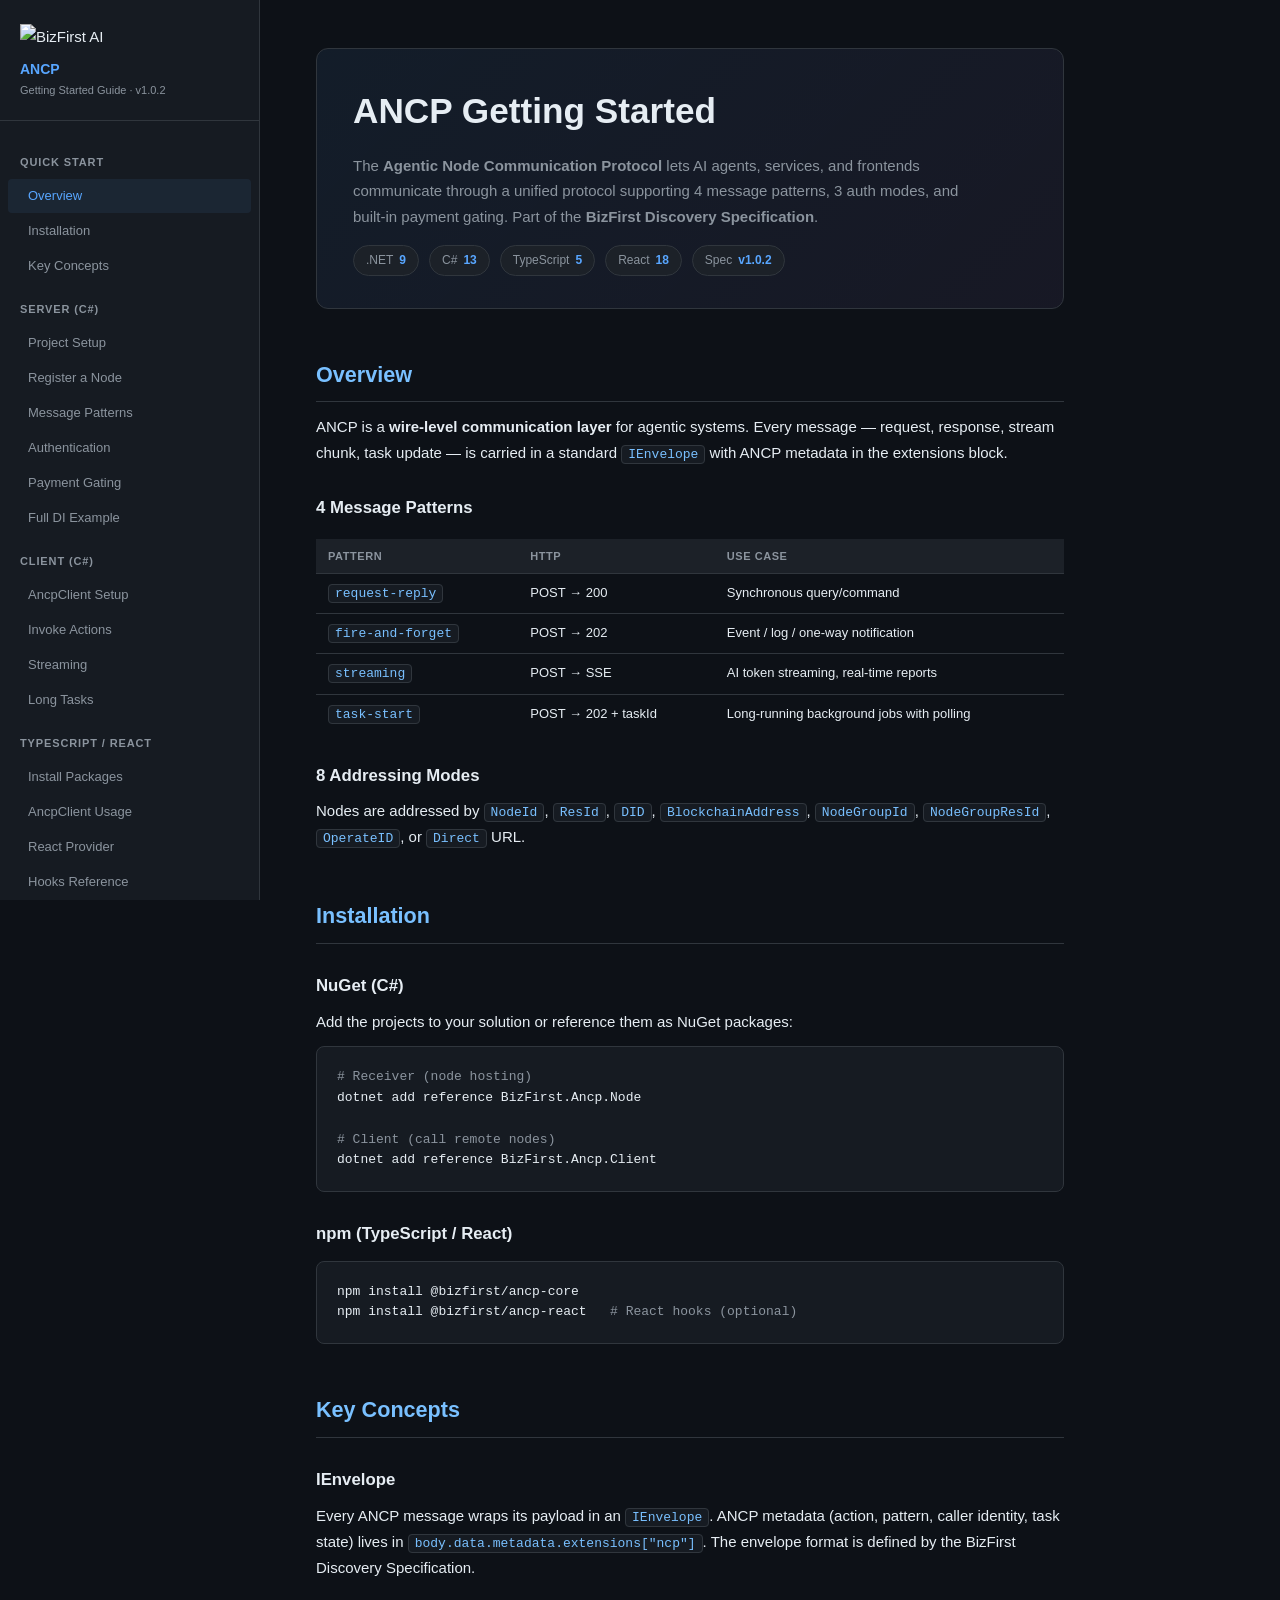
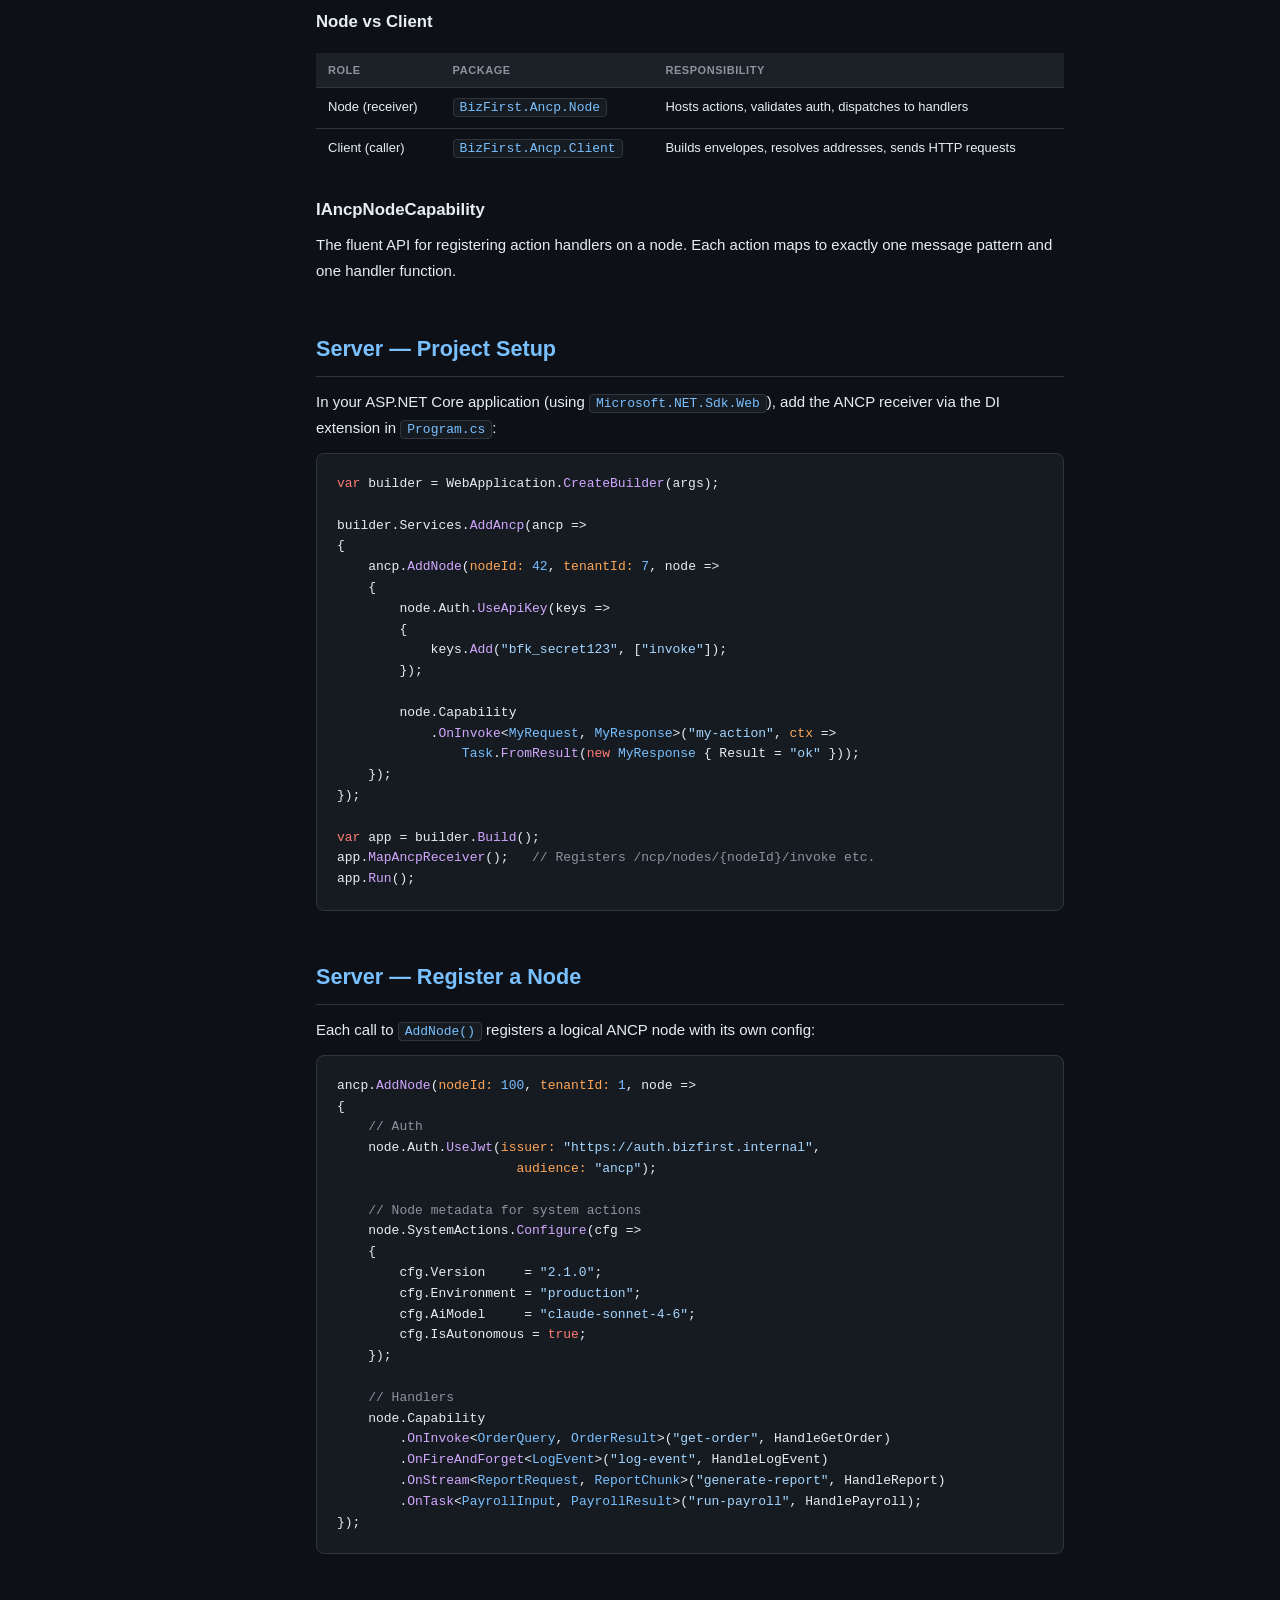
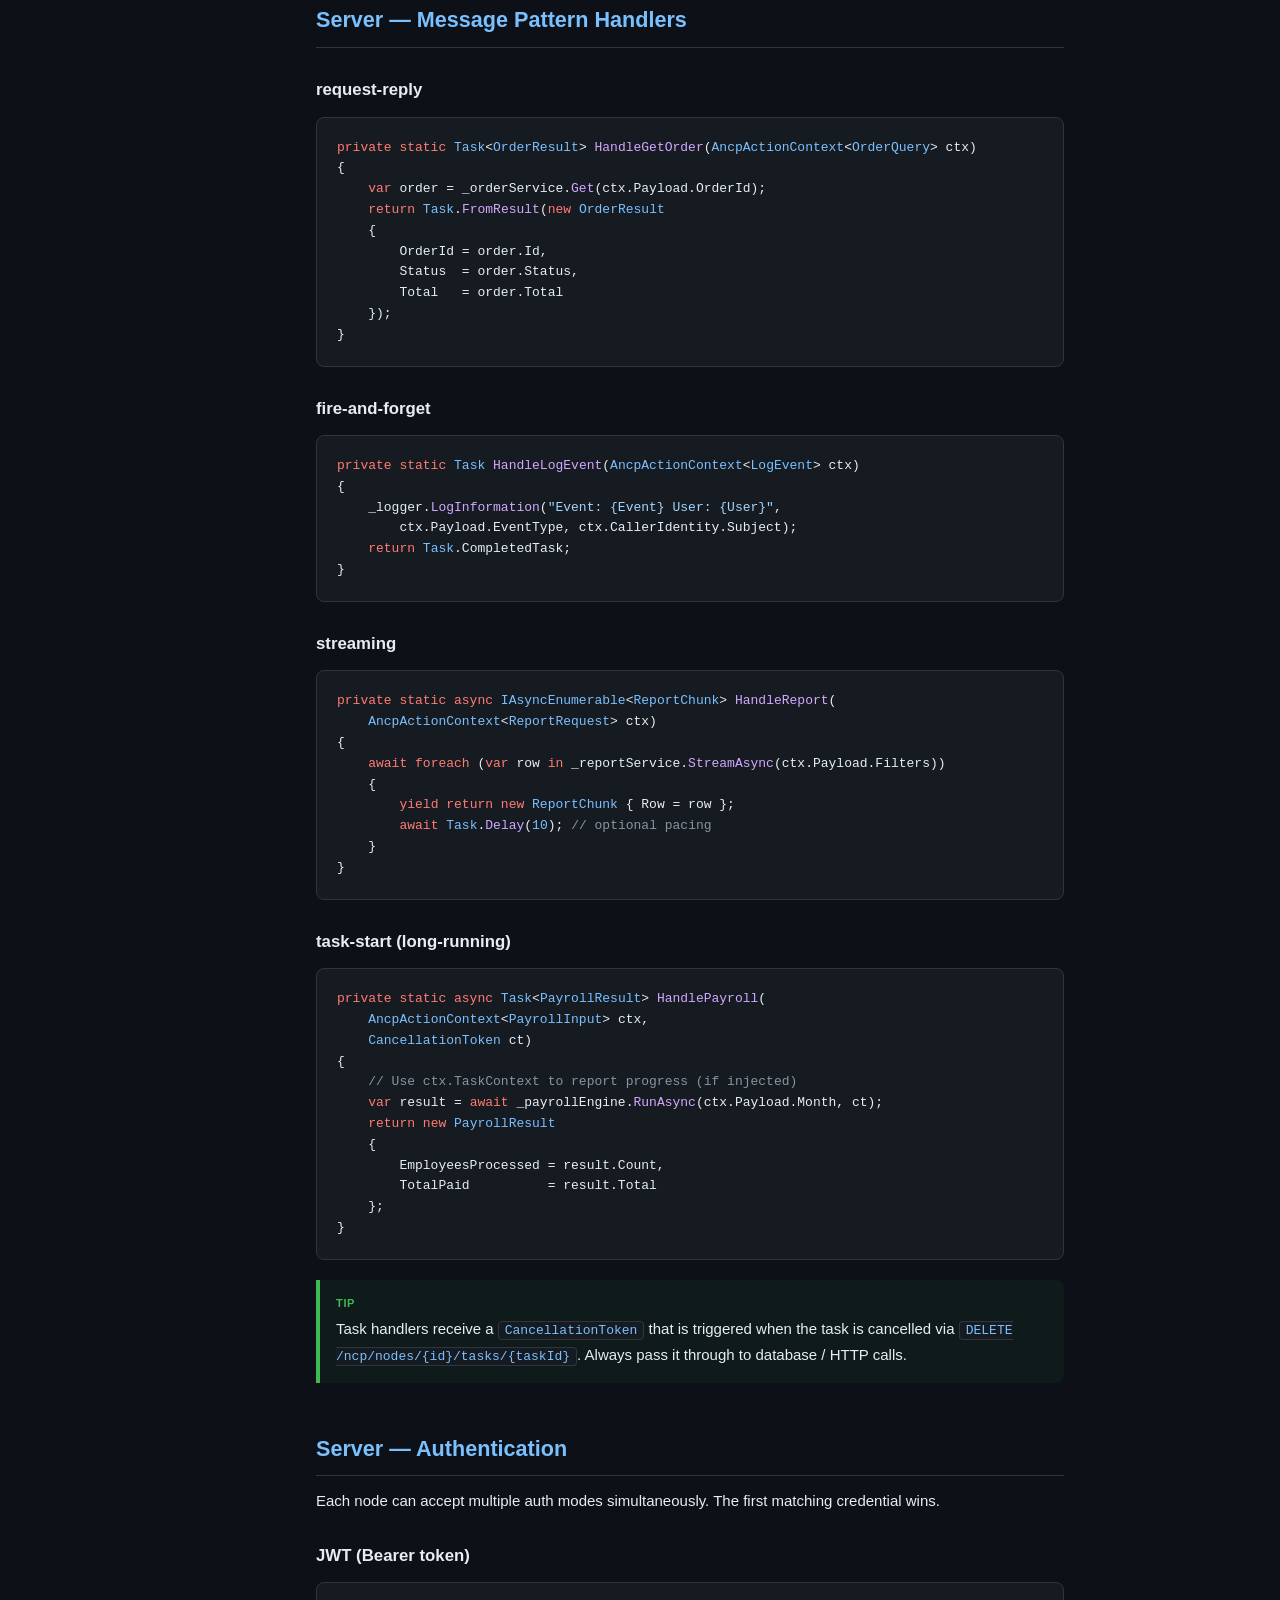
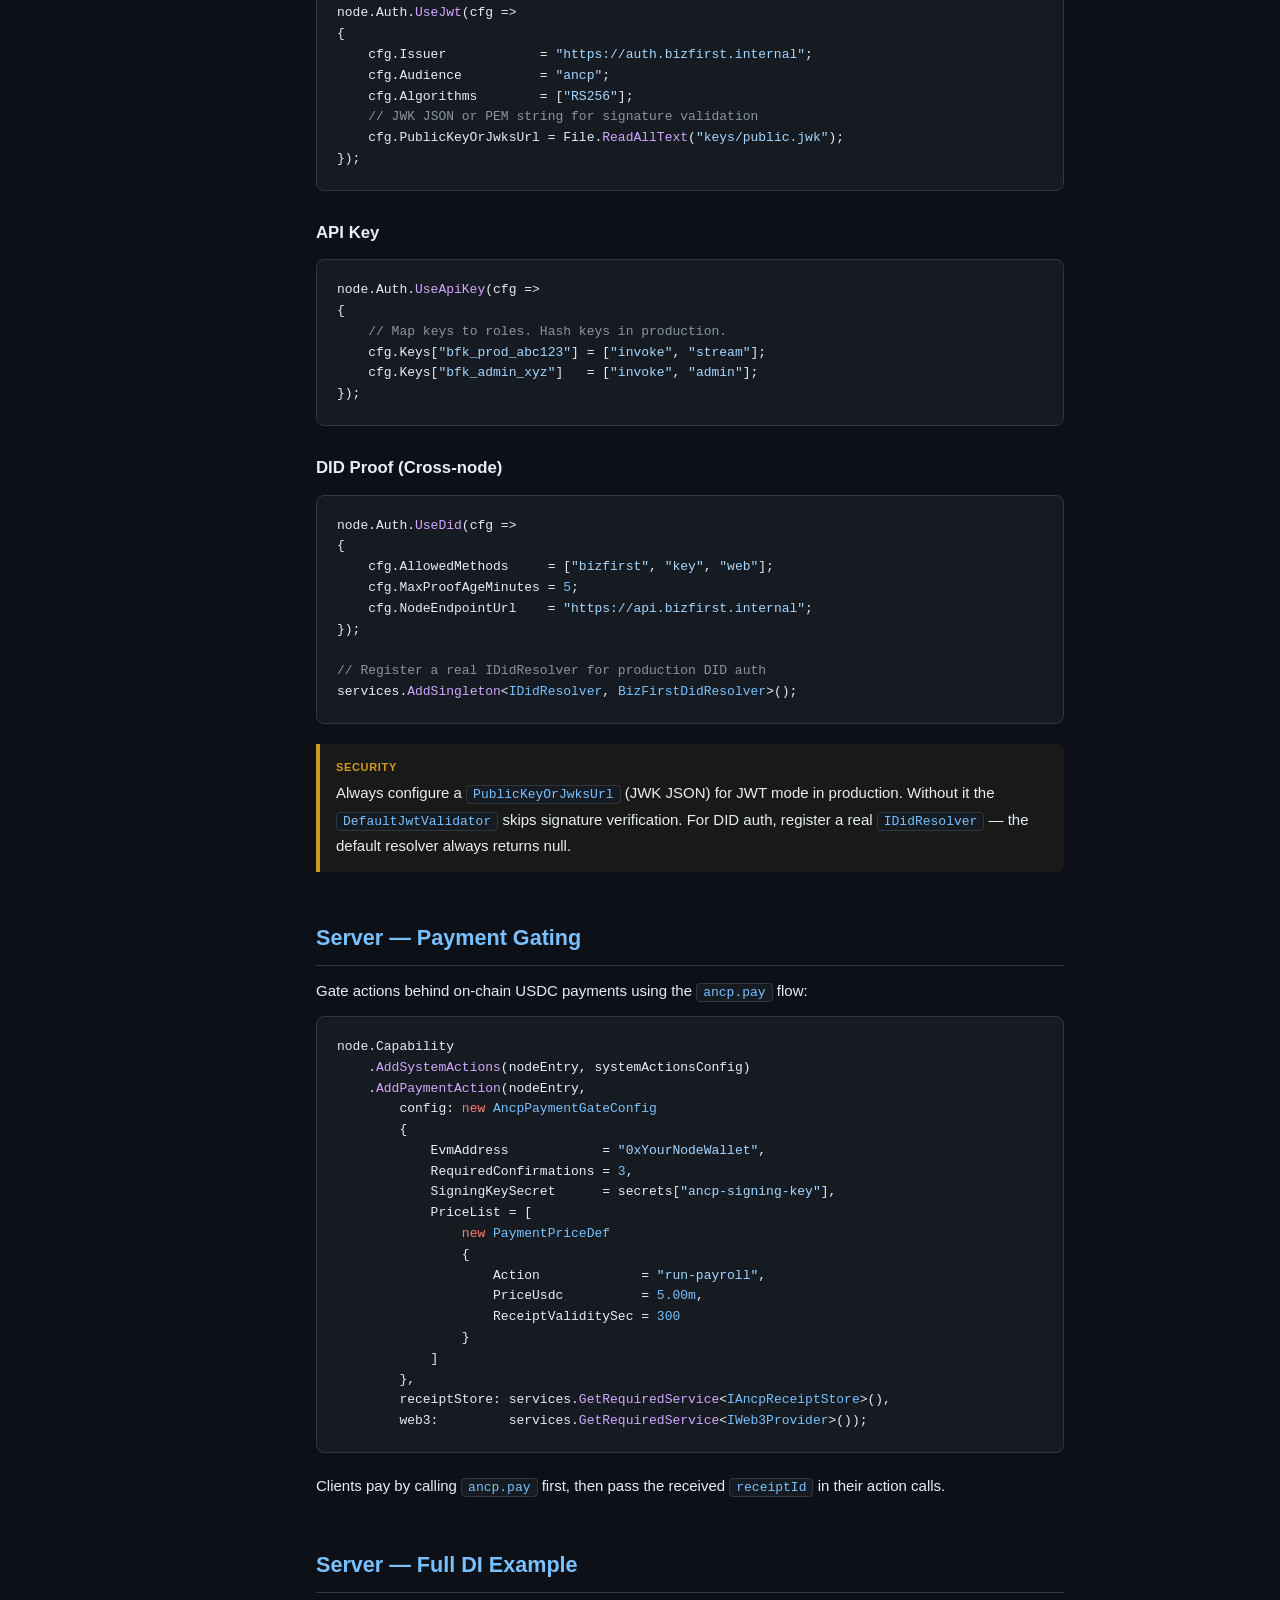
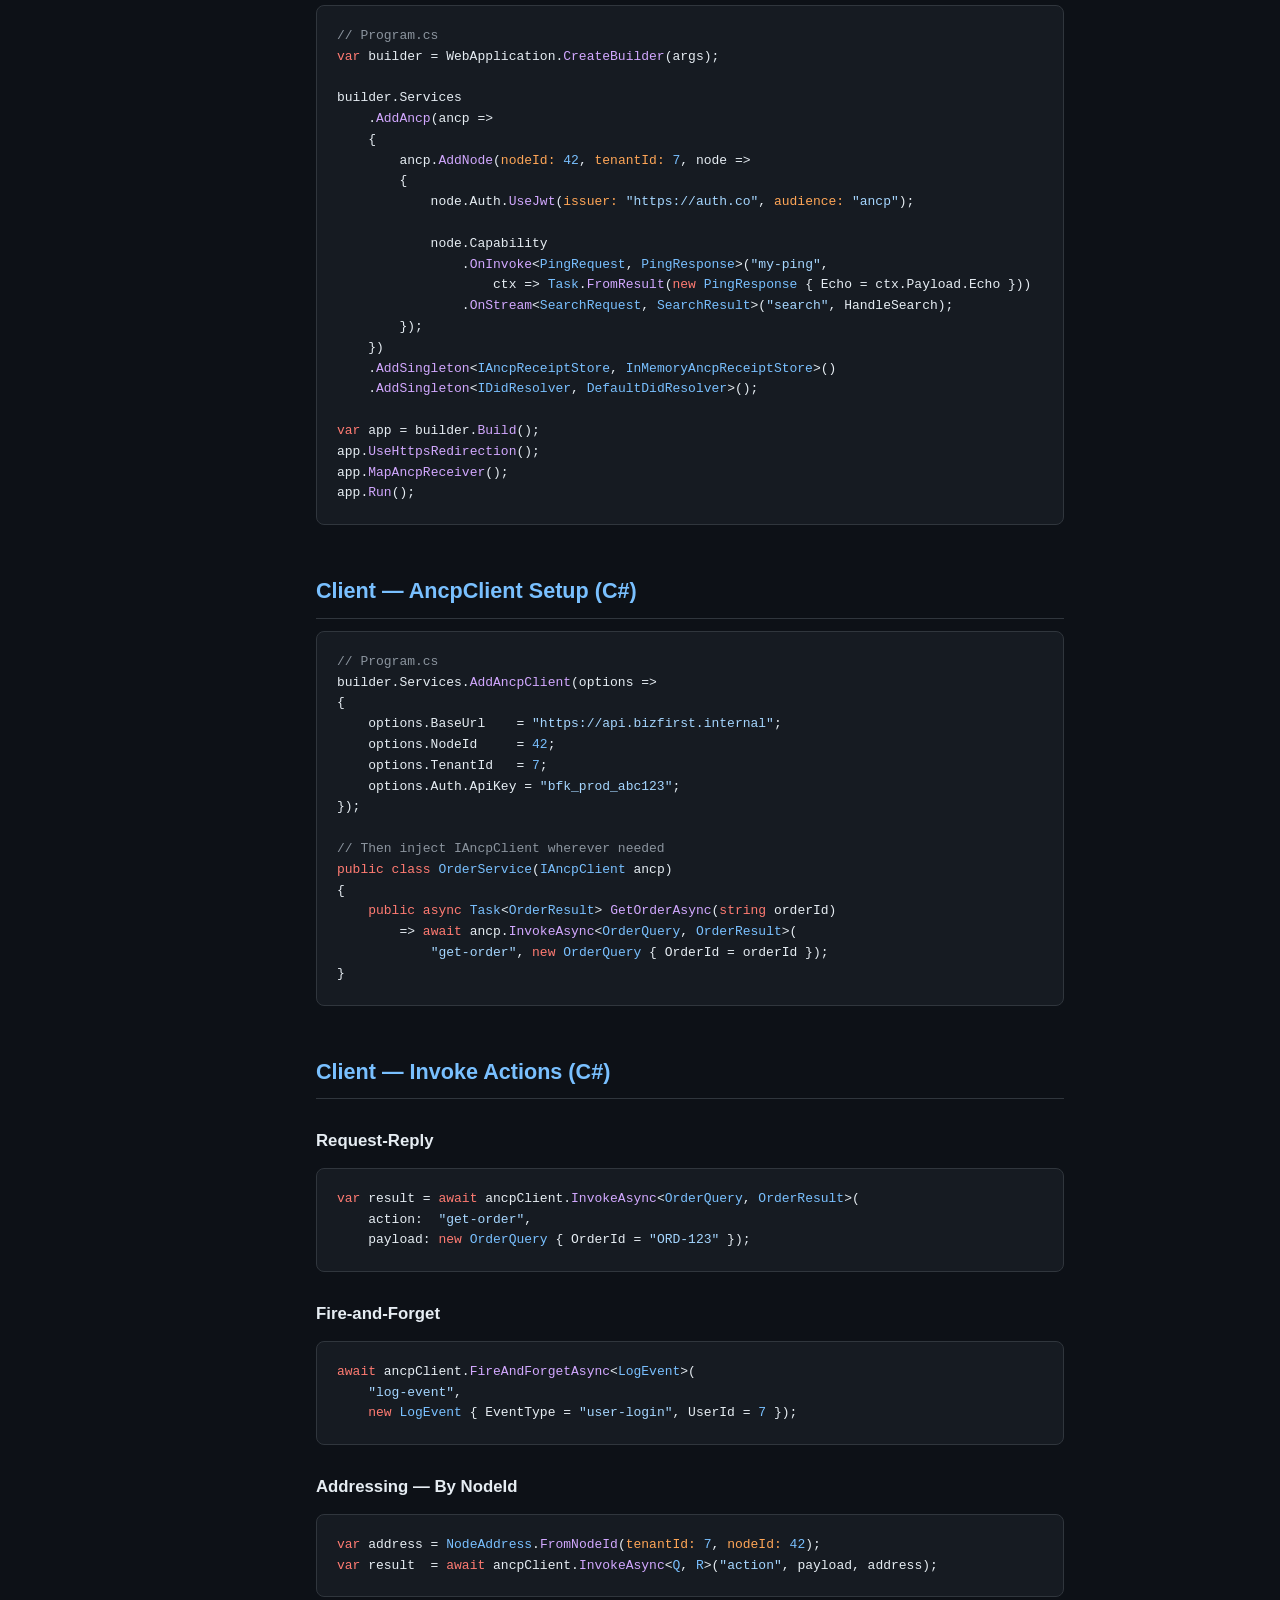
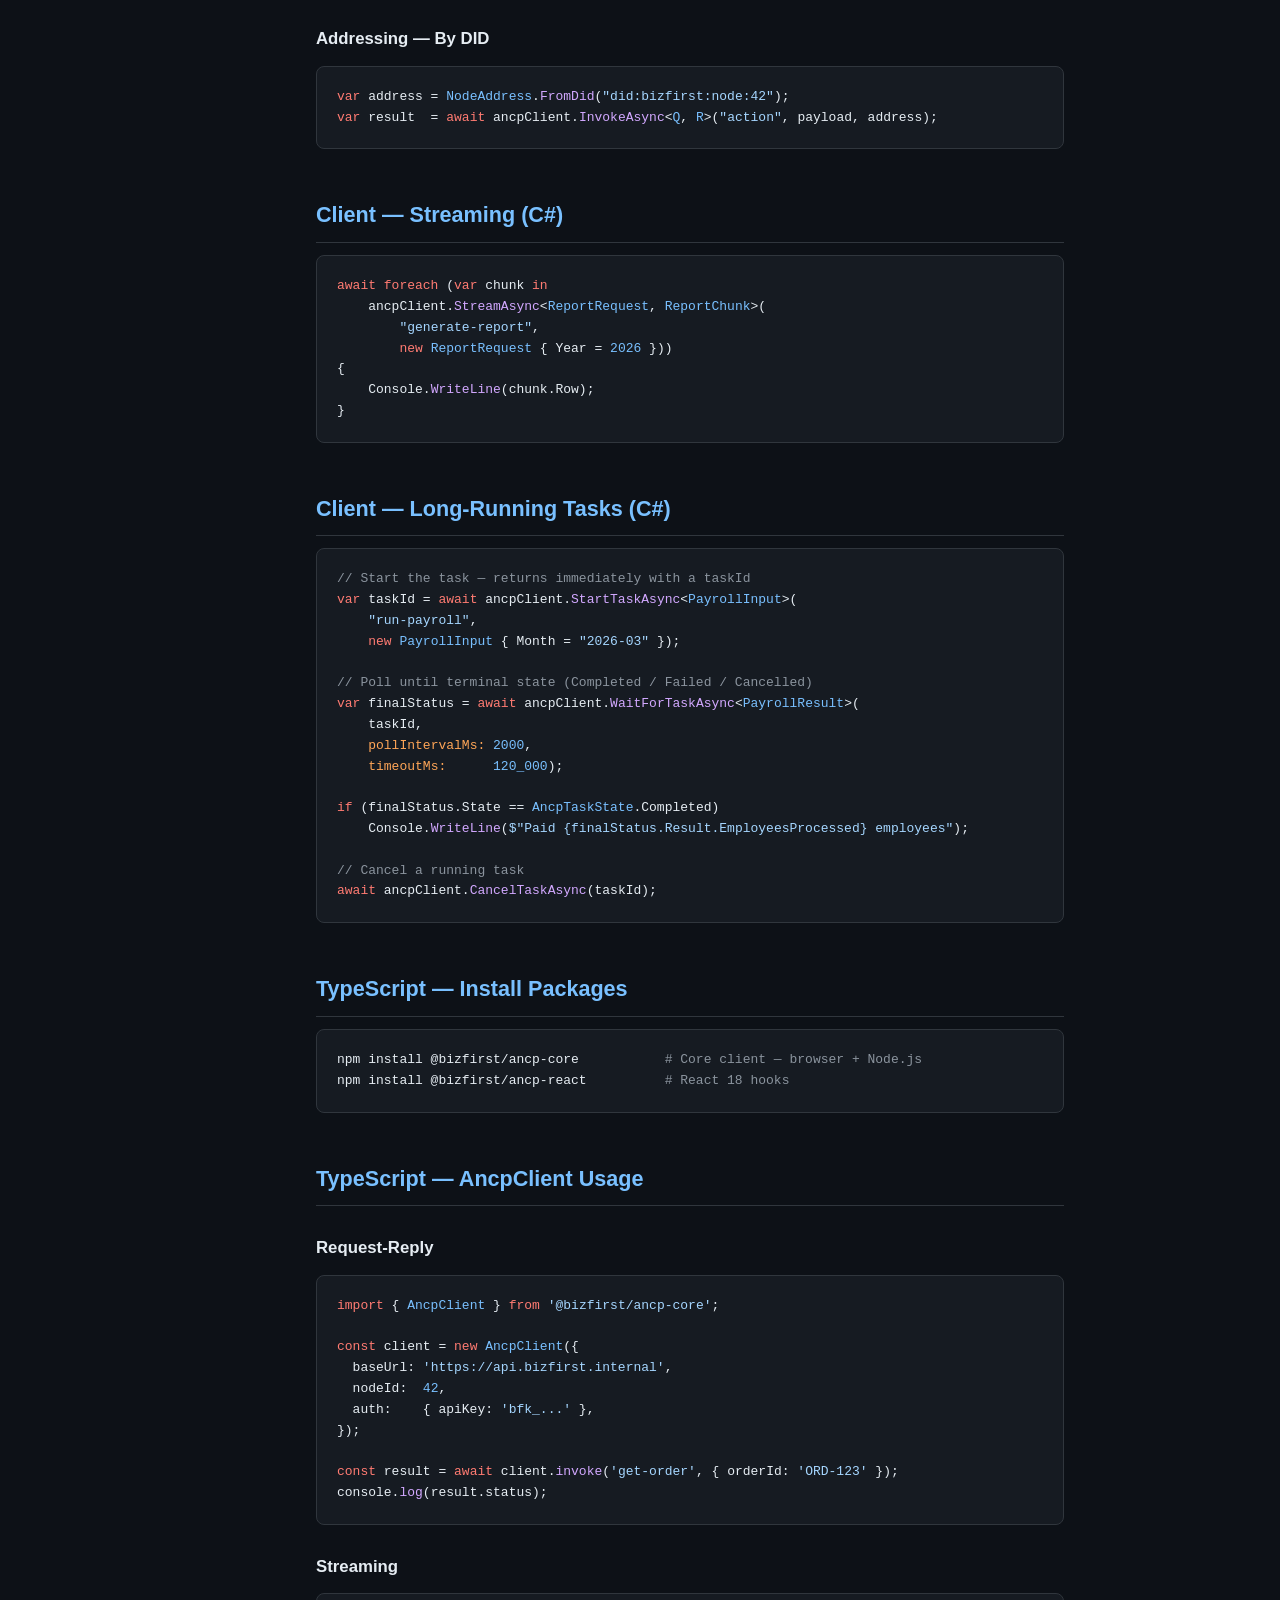
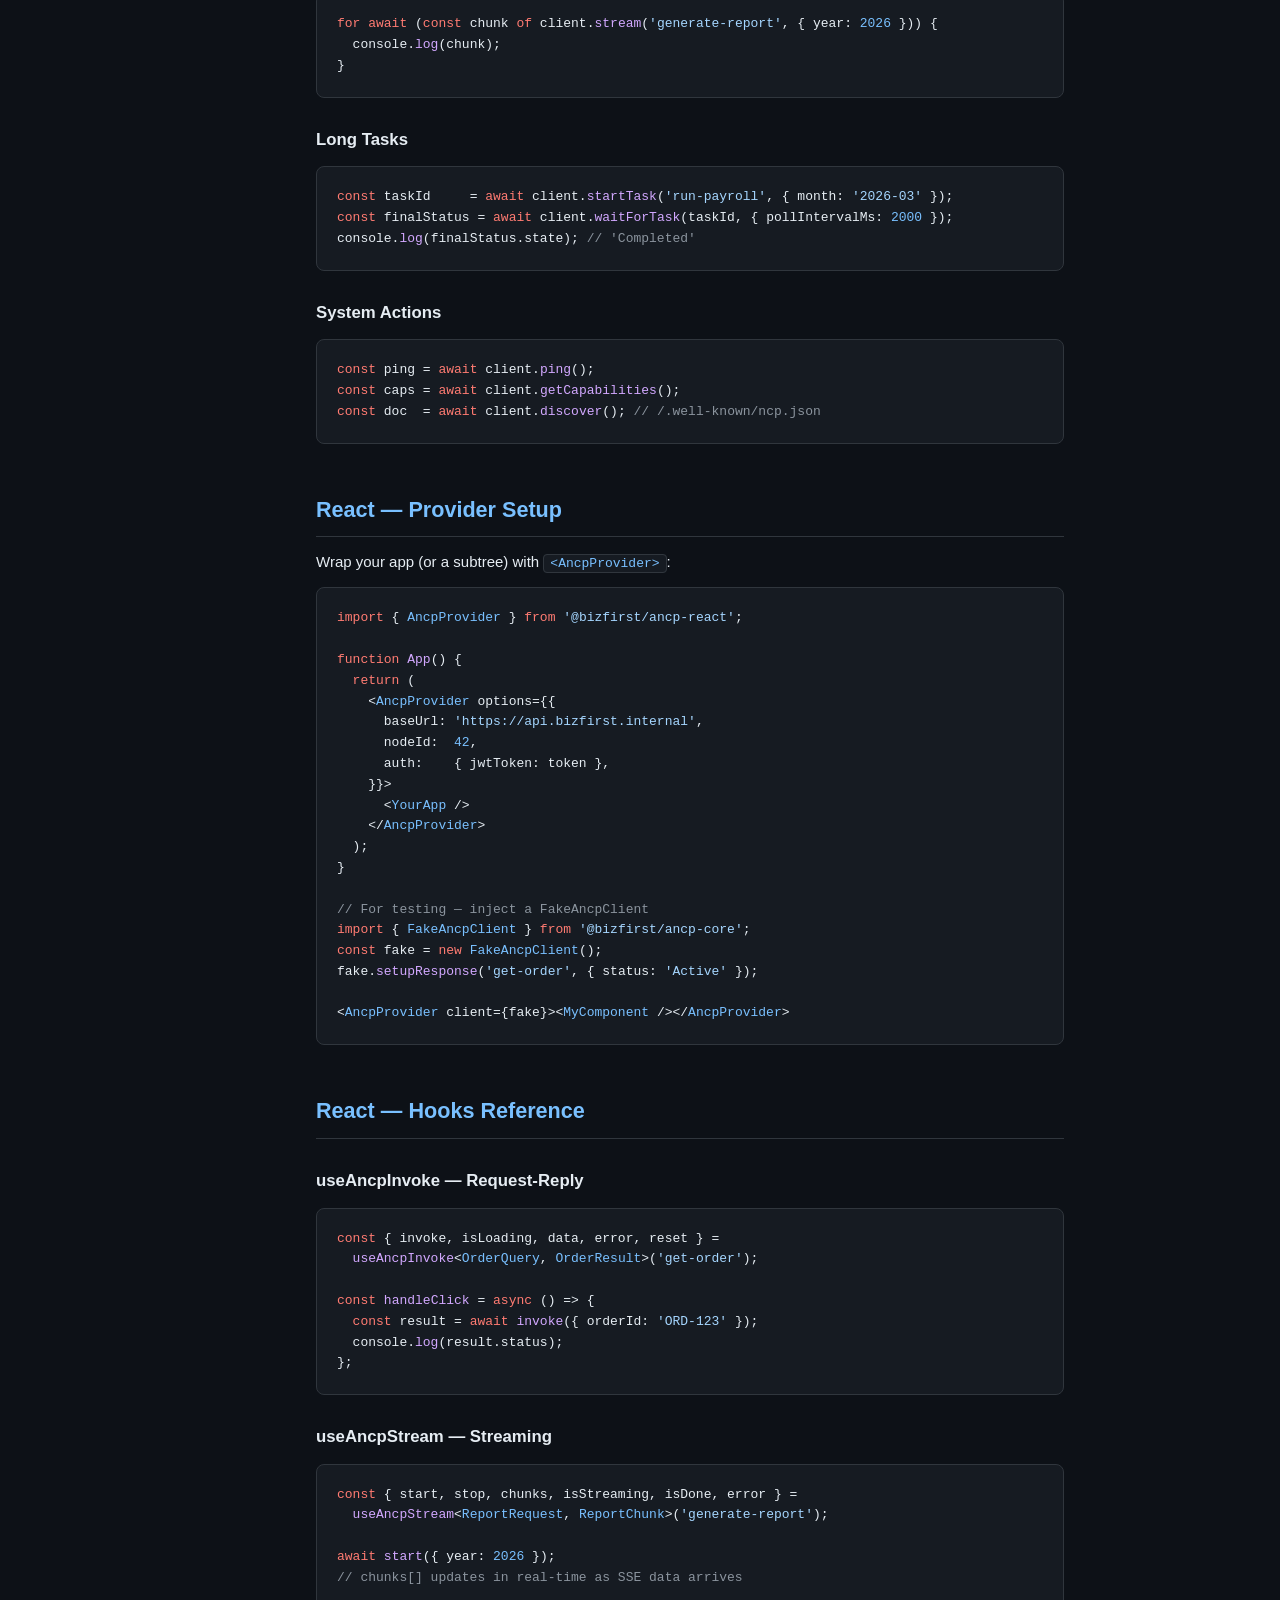
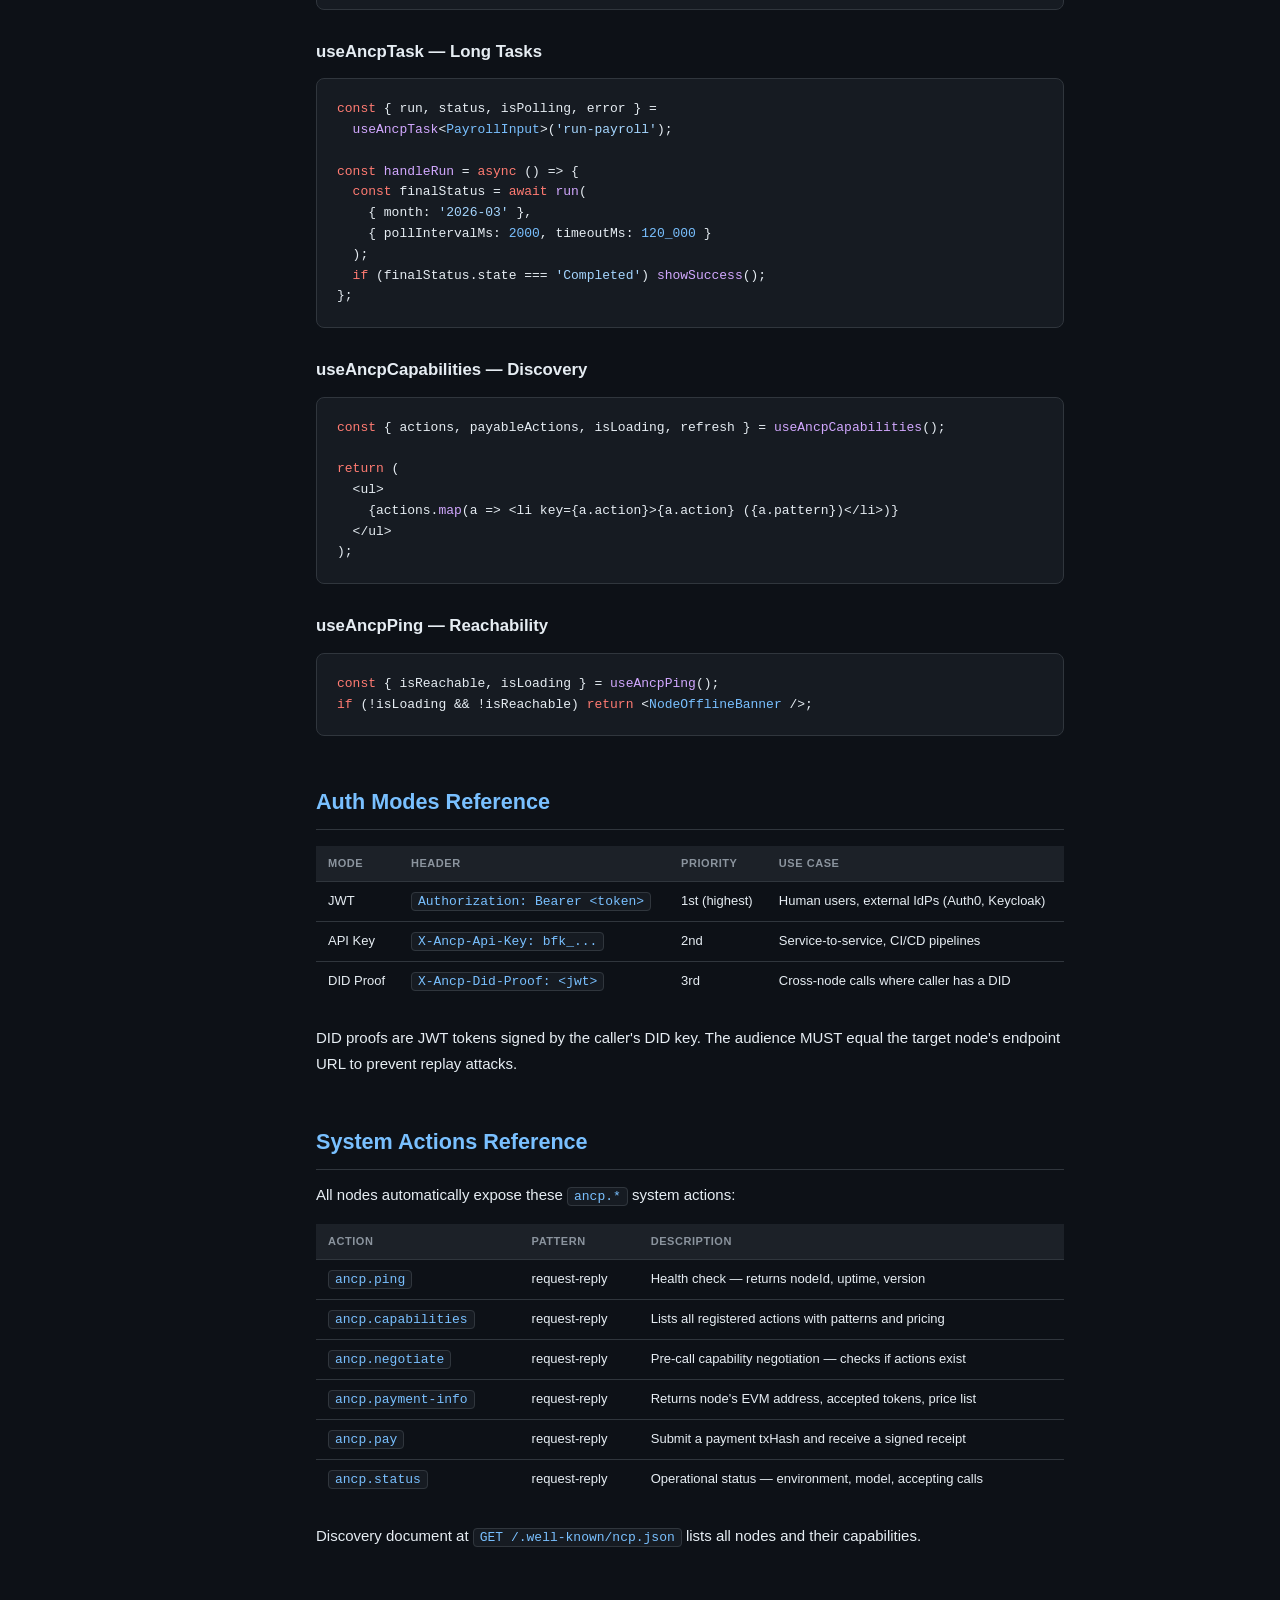
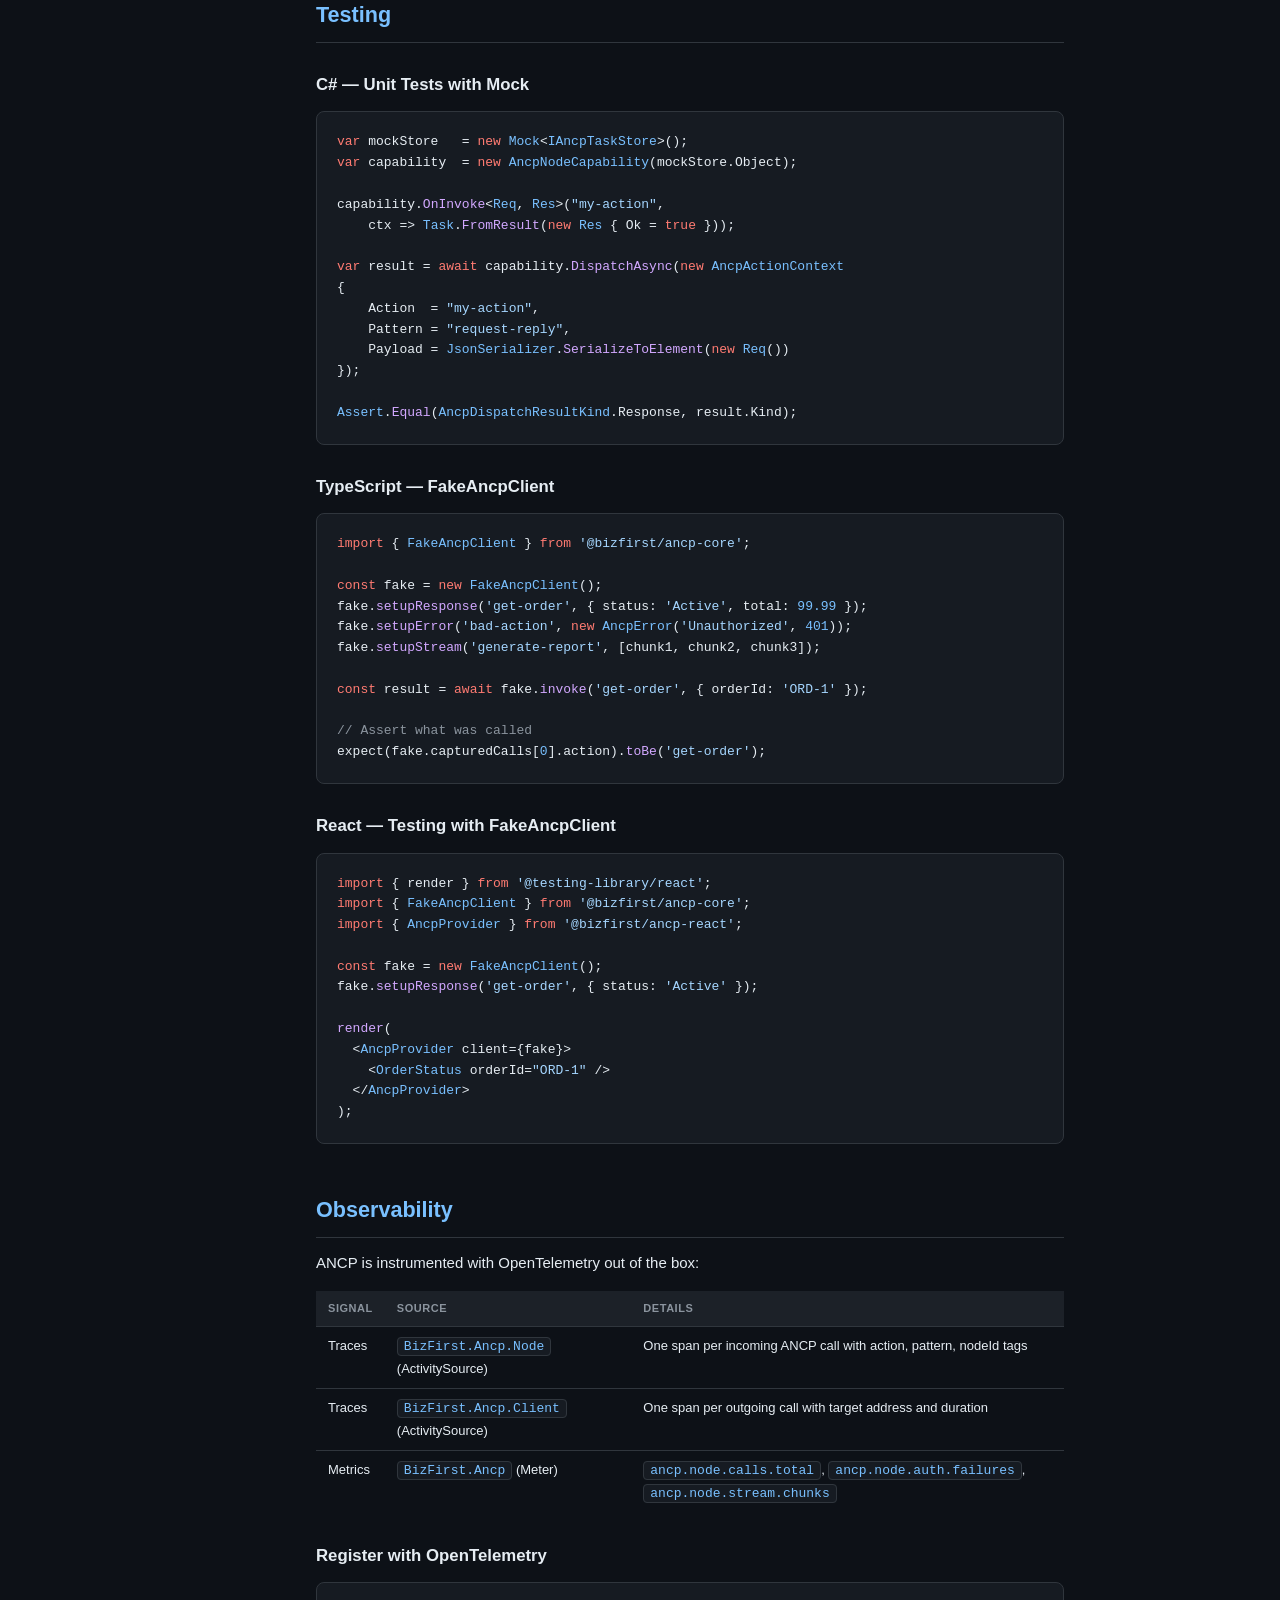
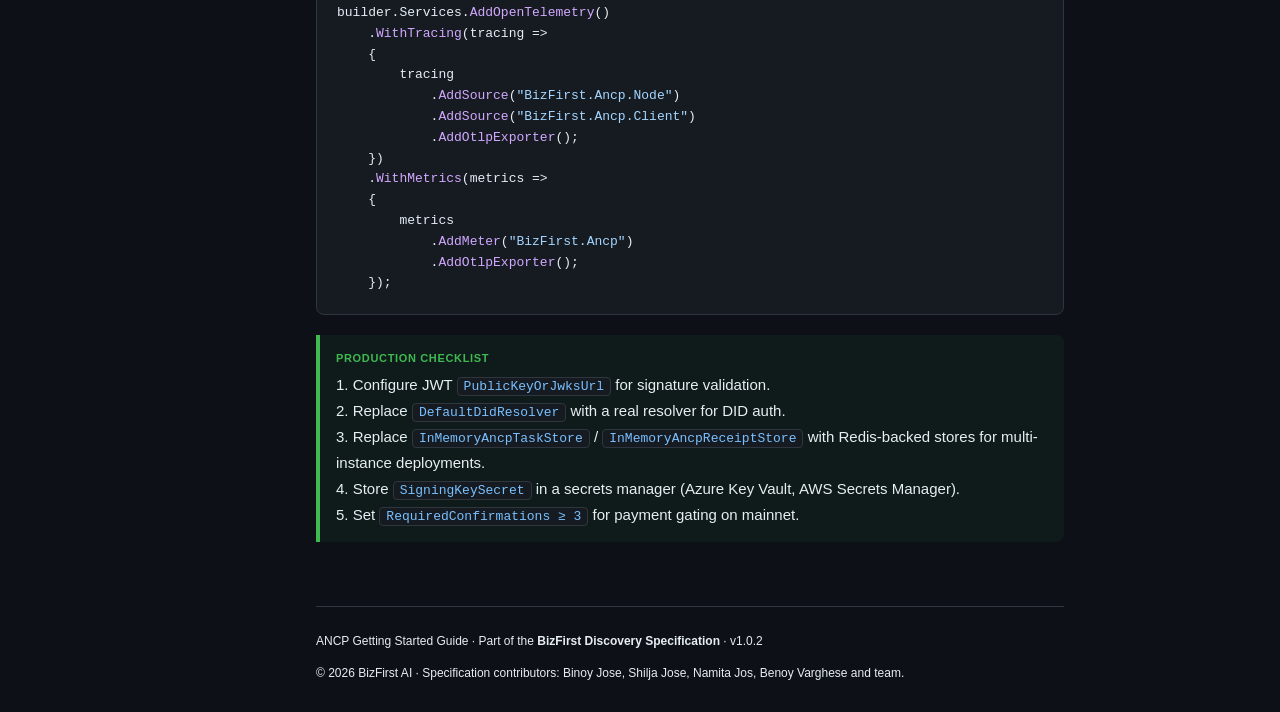
==== docs/ANCP-gettingStarted.html @ 714e4680 "Initial commit: add README and site content in docs/" ====
<!DOCTYPE html>
<html lang="en">
<head>
  <meta charset="UTF-8" />
  <meta name="viewport" content="width=device-width, initial-scale=1.0" />
  <title>ANCP — Getting Started Guide</title>
  <style>
    :root {
      --bg:        #0d1117;
      --surface:   #161b22;
      --surface2:  #1c2128;
      --border:    #30363d;
      --accent:    #58a6ff;
      --accent2:   #79c0ff;
      --green:     #3fb950;
      --yellow:    #d29922;
      --red:       #f85149;
      --purple:    #bc8cff;
      --text:      #e6edf3;
      --text-muted:#8b949e;
      --code-bg:   #161b22;
    }
    * { box-sizing: border-box; margin: 0; padding: 0; }
    body {
      background: var(--bg);
      color: var(--text);
      font-family: -apple-system, BlinkMacSystemFont, "Segoe UI", Roboto, sans-serif;
      font-size: 15px;
      line-height: 1.7;
      display: flex;
      overflow-x: hidden;
    }
    /* ── Sidebar ─────────────────────────────────────── */
    nav {
      width: 260px;
      min-width: 260px;
      background: var(--surface);
      border-right: 1px solid var(--border);
      padding: 24px 0;
      position: sticky;
      top: 0;
      height: 100vh;
      overflow-y: auto;
    }
    .nav-logo {
      padding: 0 20px 20px;
      border-bottom: 1px solid var(--border);
      margin-bottom: 16px;
    }
    .nav-logo img { height: 32px; }
    .nav-logo .title { font-weight: 700; font-size: 14px; color: var(--accent); margin-top: 8px; }
    .nav-logo .sub { font-size: 11px; color: var(--text-muted); }
    nav a {
      display: block;
      padding: 6px 20px;
      color: var(--text-muted);
      text-decoration: none;
      font-size: 13px;
      transition: color 0.15s, background 0.15s;
      border-radius: 4px;
      margin: 1px 8px;
    }
    nav a:hover { color: var(--text); background: var(--surface2); }
    nav a.active { color: var(--accent); background: rgba(88,166,255,0.08); }
    .nav-section {
      font-size: 11px;
      font-weight: 600;
      text-transform: uppercase;
      letter-spacing: 0.08em;
      color: var(--text-muted);
      padding: 16px 20px 6px;
    }
    /* ── Main content ────────────────────────────────── */
    main {
      flex: 1;
      max-width: 860px;
      padding: 48px 56px;
      overflow-x: auto;
    }
    h1 { font-size: 2rem; font-weight: 700; margin-bottom: 8px; }
    h2 { font-size: 1.35rem; font-weight: 600; margin: 48px 0 12px; padding-bottom: 8px; border-bottom: 1px solid var(--border); color: var(--accent2); }
    h3 { font-size: 1.05rem; font-weight: 600; margin: 28px 0 8px; color: var(--text); }
    p  { margin-bottom: 12px; color: var(--text); }
    ul, ol { margin: 8px 0 12px 20px; }
    li { margin-bottom: 4px; }
    code {
      background: var(--code-bg);
      border: 1px solid var(--border);
      border-radius: 4px;
      padding: 1px 6px;
      font-family: "SFMono-Regular", Consolas, monospace;
      font-size: 13px;
      color: var(--accent2);
    }
    pre {
      background: var(--code-bg);
      border: 1px solid var(--border);
      border-radius: 8px;
      padding: 20px;
      overflow-x: auto;
      font-family: "SFMono-Regular", Consolas, monospace;
      font-size: 13px;
      line-height: 1.6;
      margin: 12px 0 20px;
      position: relative;
    }
    pre code { background: none; border: none; padding: 0; color: var(--text); font-size: 13px; }
    .lang-tag {
      position: absolute;
      top: 10px;
      right: 12px;
      font-size: 10px;
      color: var(--text-muted);
      text-transform: uppercase;
      letter-spacing: 0.06em;
    }
    /* Syntax colours (simple) */
    .kw { color: #ff7b72; }
    .ty { color: #79c0ff; }
    .st { color: #a5d6ff; }
    .cm { color: #8b949e; }
    .nu { color: #79c0ff; }
    .me { color: #d2a8ff; }
    .at { color: #ffa657; }

    .callout {
      border-left: 4px solid var(--accent);
      background: rgba(88,166,255,0.06);
      border-radius: 0 8px 8px 0;
      padding: 14px 16px;
      margin: 20px 0;
    }
    .callout.warn  { border-color: var(--yellow); background: rgba(210,153,34,0.06); }
    .callout.tip   { border-color: var(--green);  background: rgba(63,185,80,0.06);  }
    .callout .label { font-size: 11px; font-weight: 700; text-transform: uppercase; letter-spacing: 0.06em; margin-bottom: 4px; color: var(--accent); }
    .callout.warn .label { color: var(--yellow); }
    .callout.tip  .label { color: var(--green); }
    .callout p { margin: 0; }

    .steps { counter-reset: step; }
    .step {
      display: flex;
      gap: 16px;
      margin-bottom: 28px;
      align-items: flex-start;
    }
    .step-num {
      counter-increment: step;
      background: var(--accent);
      color: #0d1117;
      border-radius: 50%;
      width: 28px;
      min-width: 28px;
      height: 28px;
      display: flex;
      align-items: center;
      justify-content: center;
      font-weight: 700;
      font-size: 13px;
    }
    .step-body { flex: 1; }
    .badge {
      display: inline-block;
      font-size: 11px;
      font-weight: 600;
      padding: 2px 8px;
      border-radius: 12px;
      background: rgba(88,166,255,0.12);
      color: var(--accent);
      margin-left: 8px;
      vertical-align: middle;
    }
    .badge.green { background: rgba(63,185,80,0.12); color: var(--green); }
    .badge.yellow { background: rgba(210,153,34,0.12); color: var(--yellow); }
    table {
      width: 100%;
      border-collapse: collapse;
      margin: 16px 0 24px;
      font-size: 13px;
    }
    th {
      background: var(--surface2);
      color: var(--text-muted);
      padding: 8px 12px;
      text-align: left;
      font-size: 11px;
      font-weight: 600;
      text-transform: uppercase;
      letter-spacing: 0.05em;
      border-bottom: 1px solid var(--border);
    }
    td {
      padding: 8px 12px;
      border-bottom: 1px solid var(--border);
      vertical-align: top;
    }
    tr:last-child td { border-bottom: none; }
    .hero {
      background: linear-gradient(135deg, rgba(88,166,255,0.08) 0%, rgba(188,140,255,0.06) 100%);
      border: 1px solid var(--border);
      border-radius: 12px;
      padding: 32px 36px;
      margin-bottom: 40px;
    }
    .hero h1 { font-size: 2.2rem; margin-bottom: 12px; }
    .hero p { color: var(--text-muted); font-size: 15px; max-width: 640px; }
    .pill-row { display: flex; gap: 10px; margin-top: 16px; flex-wrap: wrap; }
    .pill {
      display: inline-flex;
      align-items: center;
      gap: 6px;
      background: var(--surface2);
      border: 1px solid var(--border);
      border-radius: 20px;
      padding: 4px 12px;
      font-size: 12px;
      color: var(--text-muted);
    }
    .pill span { color: var(--accent); font-weight: 600; }

    /* ── Table overflow wrapper ── */
    .table-wrap { overflow-x: auto; -webkit-overflow-scrolling: touch; margin: 16px 0 24px; }
    .table-wrap table { margin: 0; }

    /* ── Mobile responsive ── */
    @media (max-width: 768px) {
      body { display: block; }
      nav {
        width: 100%;
        min-width: 0;
        height: auto;
        position: static;
        overflow-y: visible;
        border-right: none;
        border-bottom: 1px solid var(--border);
        padding: 12px 0;
        display: flex;
        flex-wrap: wrap;
        align-items: center;
        gap: 0;
      }
      nav a { padding: 8px 14px; font-size: 12px; white-space: nowrap; }
      .nav-logo { padding: 8px 16px; border-bottom: none; margin-bottom: 0; border-right: 1px solid var(--border); }
      .nav-section { display: none; }
      main { max-width: 100%; padding: 24px 16px; overflow-x: hidden; }
    }

    @media (max-width: 480px) {
      nav { overflow-x: auto; flex-wrap: nowrap; }
      main { padding: 16px 12px; }
    }
  </style>
</head>
<body>

<!-- ════════════════ SIDEBAR ════════════════ -->
<nav>
  <div class="nav-logo">
    <img src="https://www.bizfirstai.com/website/images/logo.png" alt="BizFirst AI" />
    <div class="title">ANCP</div>
    <div class="sub">Getting Started Guide · v1.0.2</div>
  </div>

  <div class="nav-section">Quick Start</div>
  <a href="#overview">Overview</a>
  <a href="#install">Installation</a>
  <a href="#concepts">Key Concepts</a>

  <div class="nav-section">Server (C#)</div>
  <a href="#server-setup">Project Setup</a>
  <a href="#server-register">Register a Node</a>
  <a href="#server-patterns">Message Patterns</a>
  <a href="#server-auth">Authentication</a>
  <a href="#server-payment">Payment Gating</a>
  <a href="#server-di">Full DI Example</a>

  <div class="nav-section">Client (C#)</div>
  <a href="#client-setup">AncpClient Setup</a>
  <a href="#client-invoke">Invoke Actions</a>
  <a href="#client-stream">Streaming</a>
  <a href="#client-tasks">Long Tasks</a>

  <div class="nav-section">TypeScript / React</div>
  <a href="#ts-install">Install Packages</a>
  <a href="#ts-client">AncpClient Usage</a>
  <a href="#react-provider">React Provider</a>
  <a href="#react-hooks">Hooks Reference</a>

  <div class="nav-section">Reference</div>
  <a href="#auth-modes">Auth Modes</a>
  <a href="#system-actions">System Actions</a>
  <a href="#testing">Testing</a>
  <a href="#observability">Observability</a>
</nav>

<!-- ════════════════ MAIN ════════════════ -->
<main>

  <!-- ── Hero ── -->
  <div class="hero">
    <h1>ANCP Getting Started</h1>
    <p>
      The <strong>Agentic Node Communication Protocol</strong> lets AI agents, services, and frontends
      communicate through a unified protocol supporting 4 message patterns, 3 auth modes, and built-in
      payment gating. Part of the <strong>BizFirst Discovery Specification</strong>.
    </p>
    <div class="pill-row">
      <div class="pill">.NET <span>9</span></div>
      <div class="pill">C# <span>13</span></div>
      <div class="pill">TypeScript <span>5</span></div>
      <div class="pill">React <span>18</span></div>
      <div class="pill">Spec <span>v1.0.2</span></div>
    </div>
  </div>

  <!-- ── Overview ── -->
  <section id="overview">
    <h2>Overview</h2>
    <p>
      ANCP is a <strong>wire-level communication layer</strong> for agentic systems. Every message —
      request, response, stream chunk, task update — is carried in a standard
      <code>IEnvelope</code> with ANCP metadata in the extensions block.
    </p>

    <h3>4 Message Patterns</h3>
    <div class="table-wrap">
    <table>
      <tr><th>Pattern</th><th>HTTP</th><th>Use Case</th></tr>
      <tr><td><code>request-reply</code></td><td>POST → 200</td><td>Synchronous query/command</td></tr>
      <tr><td><code>fire-and-forget</code></td><td>POST → 202</td><td>Event / log / one-way notification</td></tr>
      <tr><td><code>streaming</code></td><td>POST → SSE</td><td>AI token streaming, real-time reports</td></tr>
      <tr><td><code>task-start</code></td><td>POST → 202 + taskId</td><td>Long-running background jobs with polling</td></tr>
    </table>
    </div>

    <h3>8 Addressing Modes</h3>
    <p>
      Nodes are addressed by <code>NodeId</code>, <code>ResId</code>, <code>DID</code>,
      <code>BlockchainAddress</code>, <code>NodeGroupId</code>, <code>NodeGroupResId</code>,
      <code>OperateID</code>, or <code>Direct</code> URL.
    </p>
  </section>

  <!-- ── Install ── -->
  <section id="install">
    <h2>Installation</h2>

    <h3>NuGet (C#)</h3>
    <p>Add the projects to your solution or reference them as NuGet packages:</p>
    <pre><code><span class="cm"># Receiver (node hosting)</span>
dotnet add reference BizFirst.Ancp.Node

<span class="cm"># Client (call remote nodes)</span>
dotnet add reference BizFirst.Ancp.Client</code></pre>

    <h3>npm (TypeScript / React)</h3>
    <pre><code>npm install @bizfirst/ancp-core
npm install @bizfirst/ancp-react   <span class="cm"># React hooks (optional)</span></code></pre>
  </section>

  <!-- ── Concepts ── -->
  <section id="concepts">
    <h2>Key Concepts</h2>

    <h3>IEnvelope</h3>
    <p>
      Every ANCP message wraps its payload in an <code>IEnvelope</code>.
      ANCP metadata (action, pattern, caller identity, task state) lives in
      <code>body.data.metadata.extensions["ncp"]</code>. The envelope format is defined
      by the BizFirst Discovery Specification.
    </p>

    <h3>Node vs Client</h3>
    <div class="table-wrap">
    <table>
      <tr><th>Role</th><th>Package</th><th>Responsibility</th></tr>
      <tr><td>Node (receiver)</td><td><code>BizFirst.Ancp.Node</code></td><td>Hosts actions, validates auth, dispatches to handlers</td></tr>
      <tr><td>Client (caller)</td><td><code>BizFirst.Ancp.Client</code></td><td>Builds envelopes, resolves addresses, sends HTTP requests</td></tr>
    </table>
    </div>

    <h3>IAncpNodeCapability</h3>
    <p>
      The fluent API for registering action handlers on a node. Each action maps to exactly
      one message pattern and one handler function.
    </p>
  </section>

  <!-- ══════════════════════════════════════
       SERVER SECTION
  ═══════════════════════════════════════ -->

  <section id="server-setup">
    <h2>Server — Project Setup</h2>
    <p>
      In your ASP.NET Core application (using <code>Microsoft.NET.Sdk.Web</code>),
      add the ANCP receiver via the DI extension in <code>Program.cs</code>:
    </p>
    <pre><code><span class="kw">var</span> builder = WebApplication.<span class="me">CreateBuilder</span>(args);

builder.Services.<span class="me">AddAncp</span>(ancp =>
{
    ancp.<span class="me">AddNode</span>(<span class="at">nodeId:</span> <span class="nu">42</span>, <span class="at">tenantId:</span> <span class="nu">7</span>, node =>
    {
        node.Auth.<span class="me">UseApiKey</span>(keys =>
        {
            keys.<span class="me">Add</span>(<span class="st">"bfk_secret123"</span>, [<span class="st">"invoke"</span>]);
        });

        node.Capability
            .<span class="me">OnInvoke</span>&lt;<span class="ty">MyRequest</span>, <span class="ty">MyResponse</span>&gt;(<span class="st">"my-action"</span>, <span class="at">ctx</span> =>
                <span class="ty">Task</span>.<span class="me">FromResult</span>(<span class="kw">new</span> <span class="ty">MyResponse</span> { Result = <span class="st">"ok"</span> }));
    });
});

<span class="kw">var</span> app = builder.<span class="me">Build</span>();
app.<span class="me">MapAncpReceiver</span>();   <span class="cm">// Registers /ncp/nodes/{nodeId}/invoke etc.</span>
app.<span class="me">Run</span>();</code></pre>
  </section>

  <section id="server-register">
    <h2>Server — Register a Node</h2>
    <p>Each call to <code>AddNode()</code> registers a logical ANCP node with its own config:</p>

    <pre><code>ancp.<span class="me">AddNode</span>(<span class="at">nodeId:</span> <span class="nu">100</span>, <span class="at">tenantId:</span> <span class="nu">1</span>, node =>
{
    <span class="cm">// Auth</span>
    node.Auth.<span class="me">UseJwt</span>(<span class="at">issuer:</span> <span class="st">"https://auth.bizfirst.internal"</span>,
                       <span class="at">audience:</span> <span class="st">"ancp"</span>);

    <span class="cm">// Node metadata for system actions</span>
    node.SystemActions.<span class="me">Configure</span>(cfg =>
    {
        cfg.Version     = <span class="st">"2.1.0"</span>;
        cfg.Environment = <span class="st">"production"</span>;
        cfg.AiModel     = <span class="st">"claude-sonnet-4-6"</span>;
        cfg.IsAutonomous = <span class="kw">true</span>;
    });

    <span class="cm">// Handlers</span>
    node.Capability
        .<span class="me">OnInvoke</span>&lt;<span class="ty">OrderQuery</span>, <span class="ty">OrderResult</span>&gt;(<span class="st">"get-order"</span>, HandleGetOrder)
        .<span class="me">OnFireAndForget</span>&lt;<span class="ty">LogEvent</span>&gt;(<span class="st">"log-event"</span>, HandleLogEvent)
        .<span class="me">OnStream</span>&lt;<span class="ty">ReportRequest</span>, <span class="ty">ReportChunk</span>&gt;(<span class="st">"generate-report"</span>, HandleReport)
        .<span class="me">OnTask</span>&lt;<span class="ty">PayrollInput</span>, <span class="ty">PayrollResult</span>&gt;(<span class="st">"run-payroll"</span>, HandlePayroll);
});</code></pre>
  </section>

  <section id="server-patterns">
    <h2>Server — Message Pattern Handlers</h2>

    <h3>request-reply</h3>
    <pre><code><span class="kw">private static</span> <span class="ty">Task</span>&lt;<span class="ty">OrderResult</span>&gt; <span class="me">HandleGetOrder</span>(<span class="ty">AncpActionContext</span>&lt;<span class="ty">OrderQuery</span>&gt; ctx)
{
    <span class="kw">var</span> order = _orderService.<span class="me">Get</span>(ctx.Payload.OrderId);
    <span class="kw">return</span> <span class="ty">Task</span>.<span class="me">FromResult</span>(<span class="kw">new</span> <span class="ty">OrderResult</span>
    {
        OrderId = order.Id,
        Status  = order.Status,
        Total   = order.Total
    });
}</code></pre>

    <h3>fire-and-forget</h3>
    <pre><code><span class="kw">private static</span> <span class="ty">Task</span> <span class="me">HandleLogEvent</span>(<span class="ty">AncpActionContext</span>&lt;<span class="ty">LogEvent</span>&gt; ctx)
{
    _logger.<span class="me">LogInformation</span>(<span class="st">"Event: {Event} User: {User}"</span>,
        ctx.Payload.EventType, ctx.CallerIdentity.Subject);
    <span class="kw">return</span> <span class="ty">Task</span>.CompletedTask;
}</code></pre>

    <h3>streaming</h3>
    <pre><code><span class="kw">private static async</span> <span class="ty">IAsyncEnumerable</span>&lt;<span class="ty">ReportChunk</span>&gt; <span class="me">HandleReport</span>(
    <span class="ty">AncpActionContext</span>&lt;<span class="ty">ReportRequest</span>&gt; ctx)
{
    <span class="kw">await foreach</span> (<span class="kw">var</span> row <span class="kw">in</span> _reportService.<span class="me">StreamAsync</span>(ctx.Payload.Filters))
    {
        <span class="kw">yield return new</span> <span class="ty">ReportChunk</span> { Row = row };
        <span class="kw">await</span> <span class="ty">Task</span>.<span class="me">Delay</span>(<span class="nu">10</span>); <span class="cm">// optional pacing</span>
    }
}</code></pre>

    <h3>task-start (long-running)</h3>
    <pre><code><span class="kw">private static async</span> <span class="ty">Task</span>&lt;<span class="ty">PayrollResult</span>&gt; <span class="me">HandlePayroll</span>(
    <span class="ty">AncpActionContext</span>&lt;<span class="ty">PayrollInput</span>&gt; ctx,
    <span class="ty">CancellationToken</span> ct)
{
    <span class="cm">// Use ctx.TaskContext to report progress (if injected)</span>
    <span class="kw">var</span> result = <span class="kw">await</span> _payrollEngine.<span class="me">RunAsync</span>(ctx.Payload.Month, ct);
    <span class="kw">return new</span> <span class="ty">PayrollResult</span>
    {
        EmployeesProcessed = result.Count,
        TotalPaid          = result.Total
    };
}</code></pre>

    <div class="callout tip">
      <div class="label">Tip</div>
      <p>Task handlers receive a <code>CancellationToken</code> that is triggered when the task is cancelled via <code>DELETE /ncp/nodes/{id}/tasks/{taskId}</code>. Always pass it through to database / HTTP calls.</p>
    </div>
  </section>

  <section id="server-auth">
    <h2>Server — Authentication</h2>
    <p>Each node can accept multiple auth modes simultaneously. The first matching credential wins.</p>

    <h3>JWT (Bearer token)</h3>
    <pre><code>node.Auth.<span class="me">UseJwt</span>(cfg =>
{
    cfg.Issuer            = <span class="st">"https://auth.bizfirst.internal"</span>;
    cfg.Audience          = <span class="st">"ancp"</span>;
    cfg.Algorithms        = [<span class="st">"RS256"</span>];
    <span class="cm">// JWK JSON or PEM string for signature validation</span>
    cfg.PublicKeyOrJwksUrl = File.<span class="me">ReadAllText</span>(<span class="st">"keys/public.jwk"</span>);
});</code></pre>

    <h3>API Key</h3>
    <pre><code>node.Auth.<span class="me">UseApiKey</span>(cfg =>
{
    <span class="cm">// Map keys to roles. Hash keys in production.</span>
    cfg.Keys[<span class="st">"bfk_prod_abc123"</span>] = [<span class="st">"invoke"</span>, <span class="st">"stream"</span>];
    cfg.Keys[<span class="st">"bfk_admin_xyz"</span>]   = [<span class="st">"invoke"</span>, <span class="st">"admin"</span>];
});</code></pre>

    <h3>DID Proof (Cross-node)</h3>
    <pre><code>node.Auth.<span class="me">UseDid</span>(cfg =>
{
    cfg.AllowedMethods     = [<span class="st">"bizfirst"</span>, <span class="st">"key"</span>, <span class="st">"web"</span>];
    cfg.MaxProofAgeMinutes = <span class="nu">5</span>;
    cfg.NodeEndpointUrl    = <span class="st">"https://api.bizfirst.internal"</span>;
});

<span class="cm">// Register a real IDidResolver for production DID auth</span>
services.<span class="me">AddSingleton</span>&lt;<span class="ty">IDidResolver</span>, <span class="ty">BizFirstDidResolver</span>&gt;();</code></pre>

    <div class="callout warn">
      <div class="label">Security</div>
      <p>
        Always configure a <code>PublicKeyOrJwksUrl</code> (JWK JSON) for JWT mode in production.
        Without it the <code>DefaultJwtValidator</code> skips signature verification.
        For DID auth, register a real <code>IDidResolver</code> — the default resolver always returns null.
      </p>
    </div>
  </section>

  <section id="server-payment">
    <h2>Server — Payment Gating</h2>
    <p>Gate actions behind on-chain USDC payments using the <code>ancp.pay</code> flow:</p>

    <pre><code>node.Capability
    .<span class="me">AddSystemActions</span>(nodeEntry, systemActionsConfig)
    .<span class="me">AddPaymentAction</span>(nodeEntry,
        config: <span class="kw">new</span> <span class="ty">AncpPaymentGateConfig</span>
        {
            EvmAddress            = <span class="st">"0xYourNodeWallet"</span>,
            RequiredConfirmations = <span class="nu">3</span>,
            SigningKeySecret      = secrets[<span class="st">"ancp-signing-key"</span>],
            PriceList = [
                <span class="kw">new</span> <span class="ty">PaymentPriceDef</span>
                {
                    Action             = <span class="st">"run-payroll"</span>,
                    PriceUsdc          = <span class="nu">5.00m</span>,
                    ReceiptValiditySec = <span class="nu">300</span>
                }
            ]
        },
        receiptStore: services.<span class="me">GetRequiredService</span>&lt;<span class="ty">IAncpReceiptStore</span>&gt;(),
        web3:         services.<span class="me">GetRequiredService</span>&lt;<span class="ty">IWeb3Provider</span>&gt;());</code></pre>

    <p>Clients pay by calling <code>ancp.pay</code> first, then pass the received <code>receiptId</code> in their action calls.</p>
  </section>

  <section id="server-di">
    <h2>Server — Full DI Example</h2>
    <pre><code><span class="cm">// Program.cs</span>
<span class="kw">var</span> builder = WebApplication.<span class="me">CreateBuilder</span>(args);

builder.Services
    .<span class="me">AddAncp</span>(ancp =>
    {
        ancp.<span class="me">AddNode</span>(<span class="at">nodeId:</span> <span class="nu">42</span>, <span class="at">tenantId:</span> <span class="nu">7</span>, node =>
        {
            node.Auth.<span class="me">UseJwt</span>(<span class="at">issuer:</span> <span class="st">"https://auth.co"</span>, <span class="at">audience:</span> <span class="st">"ancp"</span>);

            node.Capability
                .<span class="me">OnInvoke</span>&lt;<span class="ty">PingRequest</span>, <span class="ty">PingResponse</span>&gt;(<span class="st">"my-ping"</span>,
                    ctx => <span class="ty">Task</span>.<span class="me">FromResult</span>(<span class="kw">new</span> <span class="ty">PingResponse</span> { Echo = ctx.Payload.Echo }))
                .<span class="me">OnStream</span>&lt;<span class="ty">SearchRequest</span>, <span class="ty">SearchResult</span>&gt;(<span class="st">"search"</span>, HandleSearch);
        });
    })
    .<span class="me">AddSingleton</span>&lt;<span class="ty">IAncpReceiptStore</span>, <span class="ty">InMemoryAncpReceiptStore</span>&gt;()
    .<span class="me">AddSingleton</span>&lt;<span class="ty">IDidResolver</span>, <span class="ty">DefaultDidResolver</span>&gt;();

<span class="kw">var</span> app = builder.<span class="me">Build</span>();
app.<span class="me">UseHttpsRedirection</span>();
app.<span class="me">MapAncpReceiver</span>();
app.<span class="me">Run</span>();</code></pre>
  </section>

  <!-- ══════════════════════════════════════
       CLIENT SECTION
  ═══════════════════════════════════════ -->

  <section id="client-setup">
    <h2>Client — AncpClient Setup (C#)</h2>
    <pre><code><span class="cm">// Program.cs</span>
builder.Services.<span class="me">AddAncpClient</span>(options =>
{
    options.BaseUrl    = <span class="st">"https://api.bizfirst.internal"</span>;
    options.NodeId     = <span class="nu">42</span>;
    options.TenantId   = <span class="nu">7</span>;
    options.Auth.ApiKey = <span class="st">"bfk_prod_abc123"</span>;
});

<span class="cm">// Then inject IAncpClient wherever needed</span>
<span class="kw">public class</span> <span class="ty">OrderService</span>(<span class="ty">IAncpClient</span> ancp)
{
    <span class="kw">public async</span> <span class="ty">Task</span>&lt;<span class="ty">OrderResult</span>&gt; <span class="me">GetOrderAsync</span>(<span class="kw">string</span> orderId)
        => <span class="kw">await</span> ancp.<span class="me">InvokeAsync</span>&lt;<span class="ty">OrderQuery</span>, <span class="ty">OrderResult</span>&gt;(
            <span class="st">"get-order"</span>, <span class="kw">new</span> <span class="ty">OrderQuery</span> { OrderId = orderId });
}</code></pre>
  </section>

  <section id="client-invoke">
    <h2>Client — Invoke Actions (C#)</h2>

    <h3>Request-Reply</h3>
    <pre><code><span class="kw">var</span> result = <span class="kw">await</span> ancpClient.<span class="me">InvokeAsync</span>&lt;<span class="ty">OrderQuery</span>, <span class="ty">OrderResult</span>&gt;(
    action:  <span class="st">"get-order"</span>,
    payload: <span class="kw">new</span> <span class="ty">OrderQuery</span> { OrderId = <span class="st">"ORD-123"</span> });</code></pre>

    <h3>Fire-and-Forget</h3>
    <pre><code><span class="kw">await</span> ancpClient.<span class="me">FireAndForgetAsync</span>&lt;<span class="ty">LogEvent</span>&gt;(
    <span class="st">"log-event"</span>,
    <span class="kw">new</span> <span class="ty">LogEvent</span> { EventType = <span class="st">"user-login"</span>, UserId = <span class="nu">7</span> });</code></pre>

    <h3>Addressing — By NodeId</h3>
    <pre><code><span class="kw">var</span> address = <span class="ty">NodeAddress</span>.<span class="me">FromNodeId</span>(<span class="at">tenantId:</span> <span class="nu">7</span>, <span class="at">nodeId:</span> <span class="nu">42</span>);
<span class="kw">var</span> result  = <span class="kw">await</span> ancpClient.<span class="me">InvokeAsync</span>&lt;<span class="ty">Q</span>, <span class="ty">R</span>&gt;(<span class="st">"action"</span>, payload, address);</code></pre>

    <h3>Addressing — By DID</h3>
    <pre><code><span class="kw">var</span> address = <span class="ty">NodeAddress</span>.<span class="me">FromDid</span>(<span class="st">"did:bizfirst:node:42"</span>);
<span class="kw">var</span> result  = <span class="kw">await</span> ancpClient.<span class="me">InvokeAsync</span>&lt;<span class="ty">Q</span>, <span class="ty">R</span>&gt;(<span class="st">"action"</span>, payload, address);</code></pre>
  </section>

  <section id="client-stream">
    <h2>Client — Streaming (C#)</h2>
    <pre><code><span class="kw">await foreach</span> (<span class="kw">var</span> chunk <span class="kw">in</span>
    ancpClient.<span class="me">StreamAsync</span>&lt;<span class="ty">ReportRequest</span>, <span class="ty">ReportChunk</span>&gt;(
        <span class="st">"generate-report"</span>,
        <span class="kw">new</span> <span class="ty">ReportRequest</span> { Year = <span class="nu">2026</span> }))
{
    Console.<span class="me">WriteLine</span>(chunk.Row);
}</code></pre>
  </section>

  <section id="client-tasks">
    <h2>Client — Long-Running Tasks (C#)</h2>
    <pre><code><span class="cm">// Start the task — returns immediately with a taskId</span>
<span class="kw">var</span> taskId = <span class="kw">await</span> ancpClient.<span class="me">StartTaskAsync</span>&lt;<span class="ty">PayrollInput</span>&gt;(
    <span class="st">"run-payroll"</span>,
    <span class="kw">new</span> <span class="ty">PayrollInput</span> { Month = <span class="st">"2026-03"</span> });

<span class="cm">// Poll until terminal state (Completed / Failed / Cancelled)</span>
<span class="kw">var</span> finalStatus = <span class="kw">await</span> ancpClient.<span class="me">WaitForTaskAsync</span>&lt;<span class="ty">PayrollResult</span>&gt;(
    taskId,
    <span class="at">pollIntervalMs:</span> <span class="nu">2000</span>,
    <span class="at">timeoutMs:</span>      <span class="nu">120_000</span>);

<span class="kw">if</span> (finalStatus.State == <span class="ty">AncpTaskState</span>.Completed)
    Console.<span class="me">WriteLine</span>(<span class="st">$"Paid {finalStatus.Result.EmployeesProcessed} employees"</span>);

<span class="cm">// Cancel a running task</span>
<span class="kw">await</span> ancpClient.<span class="me">CancelTaskAsync</span>(taskId);</code></pre>
  </section>

  <!-- ══════════════════════════════════════
       TYPESCRIPT / REACT
  ═══════════════════════════════════════ -->

  <section id="ts-install">
    <h2>TypeScript — Install Packages</h2>
    <pre><code>npm install @bizfirst/ancp-core           <span class="cm"># Core client — browser + Node.js</span>
npm install @bizfirst/ancp-react          <span class="cm"># React 18 hooks</span></code></pre>
  </section>

  <section id="ts-client">
    <h2>TypeScript — AncpClient Usage</h2>

    <h3>Request-Reply</h3>
    <pre><code><span class="kw">import</span> { <span class="ty">AncpClient</span> } <span class="kw">from</span> <span class="st">'@bizfirst/ancp-core'</span>;

<span class="kw">const</span> client = <span class="kw">new</span> <span class="ty">AncpClient</span>({
  baseUrl: <span class="st">'https://api.bizfirst.internal'</span>,
  nodeId:  <span class="nu">42</span>,
  auth:    { apiKey: <span class="st">'bfk_...'</span> },
});

<span class="kw">const</span> result = <span class="kw">await</span> client.<span class="me">invoke</span>(<span class="st">'get-order'</span>, { orderId: <span class="st">'ORD-123'</span> });
console.<span class="me">log</span>(result.status);</code></pre>

    <h3>Streaming</h3>
    <pre><code><span class="kw">for await</span> (<span class="kw">const</span> chunk <span class="kw">of</span> client.<span class="me">stream</span>(<span class="st">'generate-report'</span>, { year: <span class="nu">2026</span> })) {
  console.<span class="me">log</span>(chunk);
}</code></pre>

    <h3>Long Tasks</h3>
    <pre><code><span class="kw">const</span> taskId     = <span class="kw">await</span> client.<span class="me">startTask</span>(<span class="st">'run-payroll'</span>, { month: <span class="st">'2026-03'</span> });
<span class="kw">const</span> finalStatus = <span class="kw">await</span> client.<span class="me">waitForTask</span>(taskId, { pollIntervalMs: <span class="nu">2000</span> });
console.<span class="me">log</span>(finalStatus.state); <span class="cm">// 'Completed'</span></code></pre>

    <h3>System Actions</h3>
    <pre><code><span class="kw">const</span> ping = <span class="kw">await</span> client.<span class="me">ping</span>();
<span class="kw">const</span> caps = <span class="kw">await</span> client.<span class="me">getCapabilities</span>();
<span class="kw">const</span> doc  = <span class="kw">await</span> client.<span class="me">discover</span>(); <span class="cm">// /.well-known/ncp.json</span></code></pre>
  </section>

  <section id="react-provider">
    <h2>React — Provider Setup</h2>
    <p>Wrap your app (or a subtree) with <code>&lt;AncpProvider&gt;</code>:</p>
    <pre><code><span class="kw">import</span> { <span class="ty">AncpProvider</span> } <span class="kw">from</span> <span class="st">'@bizfirst/ancp-react'</span>;

<span class="kw">function</span> <span class="me">App</span>() {
  <span class="kw">return</span> (
    &lt;<span class="ty">AncpProvider</span> options={{
      baseUrl: <span class="st">'https://api.bizfirst.internal'</span>,
      nodeId:  <span class="nu">42</span>,
      auth:    { jwtToken: token },
    }}&gt;
      &lt;<span class="ty">YourApp</span> /&gt;
    &lt;/<span class="ty">AncpProvider</span>&gt;
  );
}

<span class="cm">// For testing — inject a FakeAncpClient</span>
<span class="kw">import</span> { <span class="ty">FakeAncpClient</span> } <span class="kw">from</span> <span class="st">'@bizfirst/ancp-core'</span>;
<span class="kw">const</span> fake = <span class="kw">new</span> <span class="ty">FakeAncpClient</span>();
fake.<span class="me">setupResponse</span>(<span class="st">'get-order'</span>, { status: <span class="st">'Active'</span> });

&lt;<span class="ty">AncpProvider</span> client={fake}&gt;&lt;<span class="ty">MyComponent</span> /&gt;&lt;/<span class="ty">AncpProvider</span>&gt;</code></pre>
  </section>

  <section id="react-hooks">
    <h2>React — Hooks Reference</h2>

    <h3>useAncpInvoke — Request-Reply</h3>
    <pre><code><span class="kw">const</span> { invoke, isLoading, data, error, reset } =
  <span class="me">useAncpInvoke</span>&lt;<span class="ty">OrderQuery</span>, <span class="ty">OrderResult</span>&gt;(<span class="st">'get-order'</span>);

<span class="kw">const</span> <span class="me">handleClick</span> = <span class="kw">async</span> () => {
  <span class="kw">const</span> result = <span class="kw">await</span> <span class="me">invoke</span>({ orderId: <span class="st">'ORD-123'</span> });
  console.<span class="me">log</span>(result.status);
};</code></pre>

    <h3>useAncpStream — Streaming</h3>
    <pre><code><span class="kw">const</span> { start, stop, chunks, isStreaming, isDone, error } =
  <span class="me">useAncpStream</span>&lt;<span class="ty">ReportRequest</span>, <span class="ty">ReportChunk</span>&gt;(<span class="st">'generate-report'</span>);

<span class="kw">await</span> <span class="me">start</span>({ year: <span class="nu">2026</span> });
<span class="cm">// chunks[] updates in real-time as SSE data arrives</span></code></pre>

    <h3>useAncpTask — Long Tasks</h3>
    <pre><code><span class="kw">const</span> { run, status, isPolling, error } =
  <span class="me">useAncpTask</span>&lt;<span class="ty">PayrollInput</span>&gt;(<span class="st">'run-payroll'</span>);

<span class="kw">const</span> <span class="me">handleRun</span> = <span class="kw">async</span> () => {
  <span class="kw">const</span> finalStatus = <span class="kw">await</span> <span class="me">run</span>(
    { month: <span class="st">'2026-03'</span> },
    { pollIntervalMs: <span class="nu">2000</span>, timeoutMs: <span class="nu">120_000</span> }
  );
  <span class="kw">if</span> (finalStatus.state === <span class="st">'Completed'</span>) <span class="me">showSuccess</span>();
};</code></pre>

    <h3>useAncpCapabilities — Discovery</h3>
    <pre><code><span class="kw">const</span> { actions, payableActions, isLoading, refresh } = <span class="me">useAncpCapabilities</span>();

<span class="kw">return</span> (
  &lt;ul&gt;
    {actions.<span class="me">map</span>(a => &lt;li key={a.action}&gt;{a.action} ({a.pattern})&lt;/li&gt;)}
  &lt;/ul&gt;
);</code></pre>

    <h3>useAncpPing — Reachability</h3>
    <pre><code><span class="kw">const</span> { isReachable, isLoading } = <span class="me">useAncpPing</span>();
<span class="kw">if</span> (!isLoading &amp;&amp; !isReachable) <span class="kw">return</span> &lt;<span class="ty">NodeOfflineBanner</span> /&gt;;</code></pre>
  </section>

  <!-- ══════════════════════════════════════
       REFERENCE
  ═══════════════════════════════════════ -->

  <section id="auth-modes">
    <h2>Auth Modes Reference</h2>
    <div class="table-wrap">
    <table>
      <tr><th>Mode</th><th>Header</th><th>Priority</th><th>Use Case</th></tr>
      <tr><td>JWT</td><td><code>Authorization: Bearer &lt;token&gt;</code></td><td>1st (highest)</td><td>Human users, external IdPs (Auth0, Keycloak)</td></tr>
      <tr><td>API Key</td><td><code>X-Ancp-Api-Key: bfk_...</code></td><td>2nd</td><td>Service-to-service, CI/CD pipelines</td></tr>
      <tr><td>DID Proof</td><td><code>X-Ancp-Did-Proof: &lt;jwt&gt;</code></td><td>3rd</td><td>Cross-node calls where caller has a DID</td></tr>
    </table>
    </div>
    <p>
      DID proofs are JWT tokens signed by the caller's DID key. The audience MUST equal the
      target node's endpoint URL to prevent replay attacks.
    </p>
  </section>

  <section id="system-actions">
    <h2>System Actions Reference</h2>
    <p>All nodes automatically expose these <code>ancp.*</code> system actions:</p>
    <div class="table-wrap">
    <table>
      <tr><th>Action</th><th>Pattern</th><th>Description</th></tr>
      <tr><td><code>ancp.ping</code></td><td>request-reply</td><td>Health check — returns nodeId, uptime, version</td></tr>
      <tr><td><code>ancp.capabilities</code></td><td>request-reply</td><td>Lists all registered actions with patterns and pricing</td></tr>
      <tr><td><code>ancp.negotiate</code></td><td>request-reply</td><td>Pre-call capability negotiation — checks if actions exist</td></tr>
      <tr><td><code>ancp.payment-info</code></td><td>request-reply</td><td>Returns node's EVM address, accepted tokens, price list</td></tr>
      <tr><td><code>ancp.pay</code></td><td>request-reply</td><td>Submit a payment txHash and receive a signed receipt</td></tr>
      <tr><td><code>ancp.status</code></td><td>request-reply</td><td>Operational status — environment, model, accepting calls</td></tr>
    </table>
    </div>
    <p>Discovery document at <code>GET /.well-known/ncp.json</code> lists all nodes and their capabilities.</p>
  </section>

  <section id="testing">
    <h2>Testing</h2>

    <h3>C# — Unit Tests with Mock</h3>
    <pre><code><span class="kw">var</span> mockStore   = <span class="kw">new</span> <span class="ty">Mock</span>&lt;<span class="ty">IAncpTaskStore</span>&gt;();
<span class="kw">var</span> capability  = <span class="kw">new</span> <span class="ty">AncpNodeCapability</span>(mockStore.Object);

capability.<span class="me">OnInvoke</span>&lt;<span class="ty">Req</span>, <span class="ty">Res</span>&gt;(<span class="st">"my-action"</span>,
    ctx => <span class="ty">Task</span>.<span class="me">FromResult</span>(<span class="kw">new</span> <span class="ty">Res</span> { Ok = <span class="kw">true</span> }));

<span class="kw">var</span> result = <span class="kw">await</span> capability.<span class="me">DispatchAsync</span>(<span class="kw">new</span> <span class="ty">AncpActionContext</span>
{
    Action  = <span class="st">"my-action"</span>,
    Pattern = <span class="st">"request-reply"</span>,
    Payload = <span class="ty">JsonSerializer</span>.<span class="me">SerializeToElement</span>(<span class="kw">new</span> <span class="ty">Req</span>())
});

<span class="ty">Assert</span>.<span class="me">Equal</span>(<span class="ty">AncpDispatchResultKind</span>.Response, result.Kind);</code></pre>

    <h3>TypeScript — FakeAncpClient</h3>
    <pre><code><span class="kw">import</span> { <span class="ty">FakeAncpClient</span> } <span class="kw">from</span> <span class="st">'@bizfirst/ancp-core'</span>;

<span class="kw">const</span> fake = <span class="kw">new</span> <span class="ty">FakeAncpClient</span>();
fake.<span class="me">setupResponse</span>(<span class="st">'get-order'</span>, { status: <span class="st">'Active'</span>, total: <span class="nu">99.99</span> });
fake.<span class="me">setupError</span>(<span class="st">'bad-action'</span>, <span class="kw">new</span> <span class="ty">AncpError</span>(<span class="st">'Unauthorized'</span>, <span class="nu">401</span>));
fake.<span class="me">setupStream</span>(<span class="st">'generate-report'</span>, [chunk1, chunk2, chunk3]);

<span class="kw">const</span> result = <span class="kw">await</span> fake.<span class="me">invoke</span>(<span class="st">'get-order'</span>, { orderId: <span class="st">'ORD-1'</span> });

<span class="cm">// Assert what was called</span>
expect(fake.capturedCalls[<span class="nu">0</span>].action).<span class="me">toBe</span>(<span class="st">'get-order'</span>);</code></pre>

    <h3>React — Testing with FakeAncpClient</h3>
    <pre><code><span class="kw">import</span> { render } <span class="kw">from</span> <span class="st">'@testing-library/react'</span>;
<span class="kw">import</span> { <span class="ty">FakeAncpClient</span> } <span class="kw">from</span> <span class="st">'@bizfirst/ancp-core'</span>;
<span class="kw">import</span> { <span class="ty">AncpProvider</span> } <span class="kw">from</span> <span class="st">'@bizfirst/ancp-react'</span>;

<span class="kw">const</span> fake = <span class="kw">new</span> <span class="ty">FakeAncpClient</span>();
fake.<span class="me">setupResponse</span>(<span class="st">'get-order'</span>, { status: <span class="st">'Active'</span> });

<span class="me">render</span>(
  &lt;<span class="ty">AncpProvider</span> client={fake}&gt;
    &lt;<span class="ty">OrderStatus</span> orderId=<span class="st">"ORD-1"</span> /&gt;
  &lt;/<span class="ty">AncpProvider</span>&gt;
);</code></pre>
  </section>

  <section id="observability">
    <h2>Observability</h2>
    <p>ANCP is instrumented with OpenTelemetry out of the box:</p>

    <div class="table-wrap">
    <table>
      <tr><th>Signal</th><th>Source</th><th>Details</th></tr>
      <tr><td>Traces</td><td><code>BizFirst.Ancp.Node</code> (ActivitySource)</td><td>One span per incoming ANCP call with action, pattern, nodeId tags</td></tr>
      <tr><td>Traces</td><td><code>BizFirst.Ancp.Client</code> (ActivitySource)</td><td>One span per outgoing call with target address and duration</td></tr>
      <tr><td>Metrics</td><td><code>BizFirst.Ancp</code> (Meter)</td><td><code>ancp.node.calls.total</code>, <code>ancp.node.auth.failures</code>, <code>ancp.node.stream.chunks</code></td></tr>
    </table>
    </div>

    <h3>Register with OpenTelemetry</h3>
    <pre><code>builder.Services.<span class="me">AddOpenTelemetry</span>()
    .<span class="me">WithTracing</span>(tracing =>
    {
        tracing
            .<span class="me">AddSource</span>(<span class="st">"BizFirst.Ancp.Node"</span>)
            .<span class="me">AddSource</span>(<span class="st">"BizFirst.Ancp.Client"</span>)
            .<span class="me">AddOtlpExporter</span>();
    })
    .<span class="me">WithMetrics</span>(metrics =>
    {
        metrics
            .<span class="me">AddMeter</span>(<span class="st">"BizFirst.Ancp"</span>)
            .<span class="me">AddOtlpExporter</span>();
    });</code></pre>

    <div class="callout tip">
      <div class="label">Production checklist</div>
      <p>
        1. Configure JWT <code>PublicKeyOrJwksUrl</code> for signature validation. <br/>
        2. Replace <code>DefaultDidResolver</code> with a real resolver for DID auth. <br/>
        3. Replace <code>InMemoryAncpTaskStore</code> / <code>InMemoryAncpReceiptStore</code> with Redis-backed stores for multi-instance deployments. <br/>
        4. Store <code>SigningKeySecret</code> in a secrets manager (Azure Key Vault, AWS Secrets Manager). <br/>
        5. Set <code>RequiredConfirmations ≥ 3</code> for payment gating on mainnet.
      </p>
    </div>
  </section>

  <footer style="margin-top: 64px; padding-top: 24px; border-top: 1px solid var(--border); color: var(--text-muted); font-size: 12px;">
    <p>ANCP Getting Started Guide · Part of the <strong>BizFirst Discovery Specification</strong> · v1.0.2</p>
    <p style="margin-top:4px;">© 2026 BizFirst AI · Specification contributors: Binoy Jose, Shilja Jose, Namita Jos, Benoy Varghese and team.</p>
  </footer>

</main>

<script>
  // Highlight active nav link based on scroll
  const sections = document.querySelectorAll('section[id]');
  const navLinks  = document.querySelectorAll('nav a');

  const observer = new IntersectionObserver(entries => {
    entries.forEach(entry => {
      if (entry.isIntersecting) {
        navLinks.forEach(a => a.classList.remove('active'));
        const link = document.querySelector(`nav a[href="#${entry.target.id}"]`);
        if (link) link.classList.add('active');
      }
    });
  }, { threshold: 0.4 });

  sections.forEach(s => observer.observe(s));
</script>
</body>
</html>
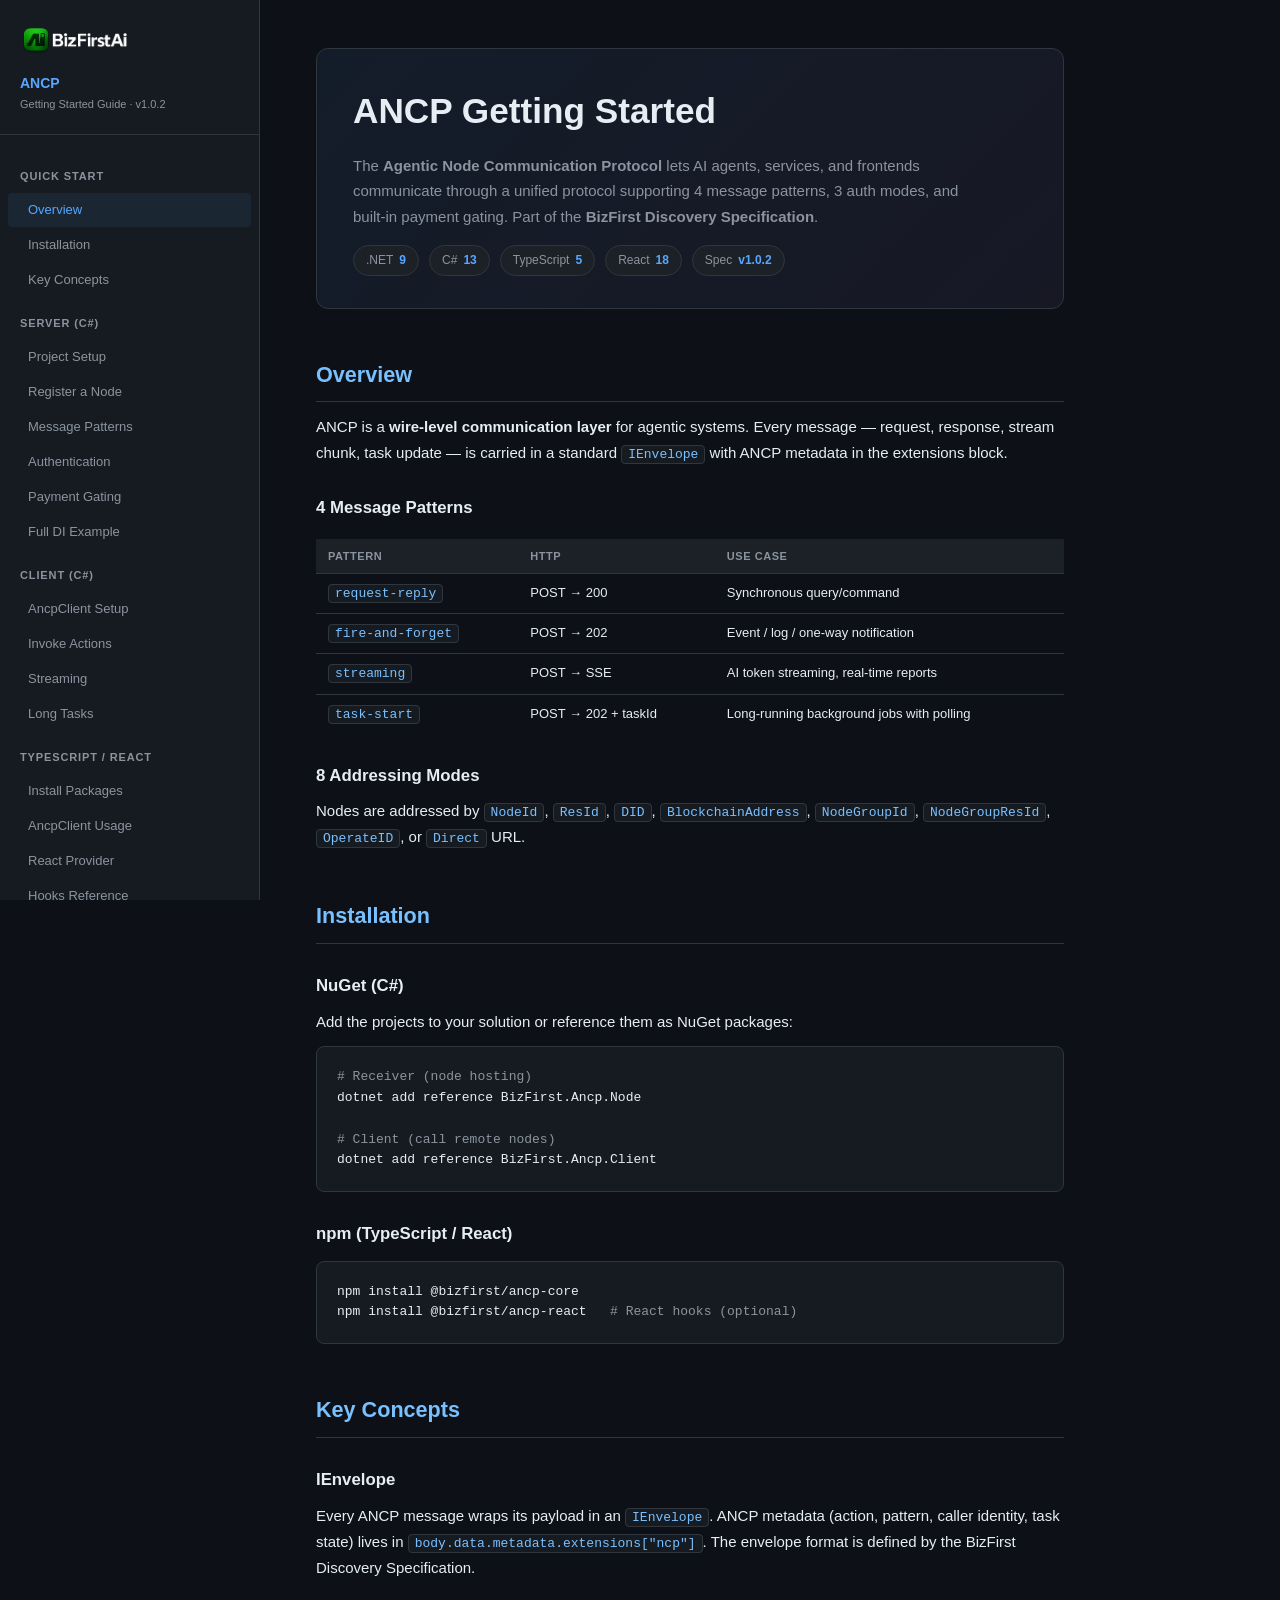
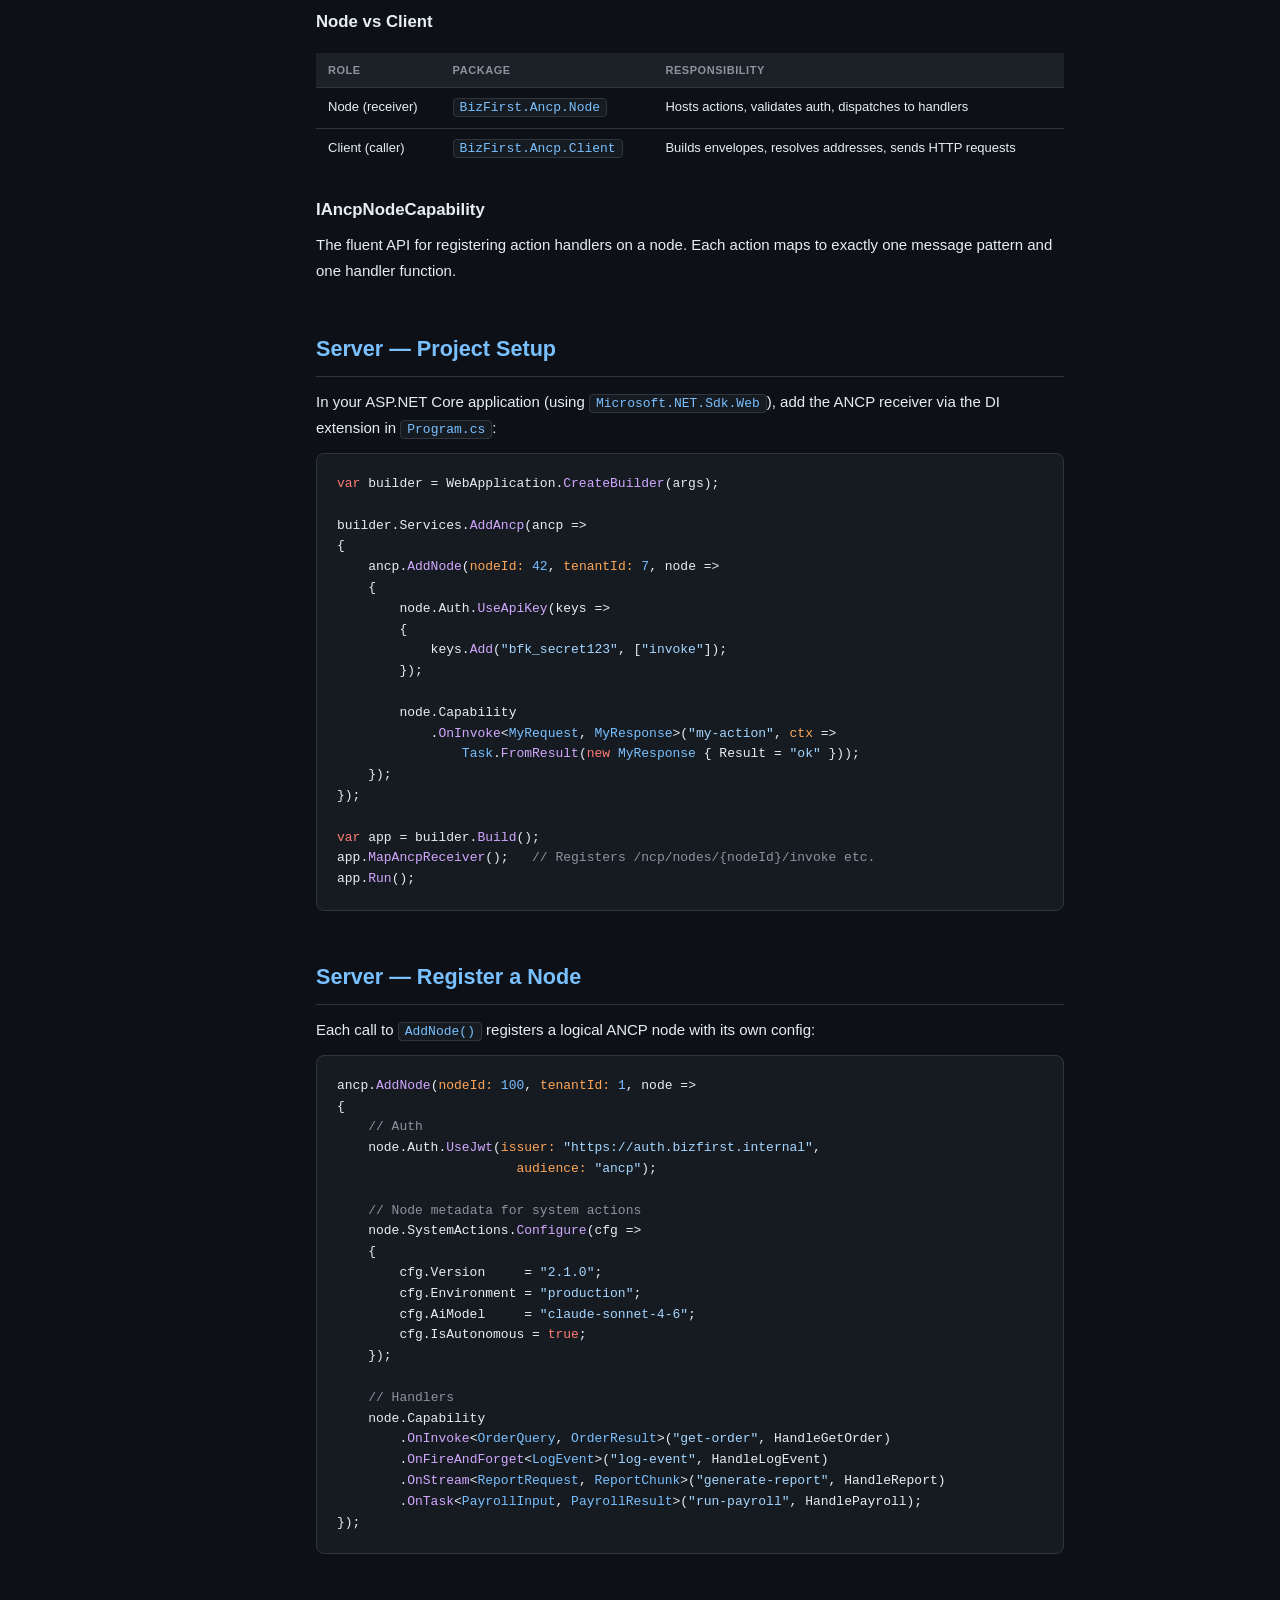
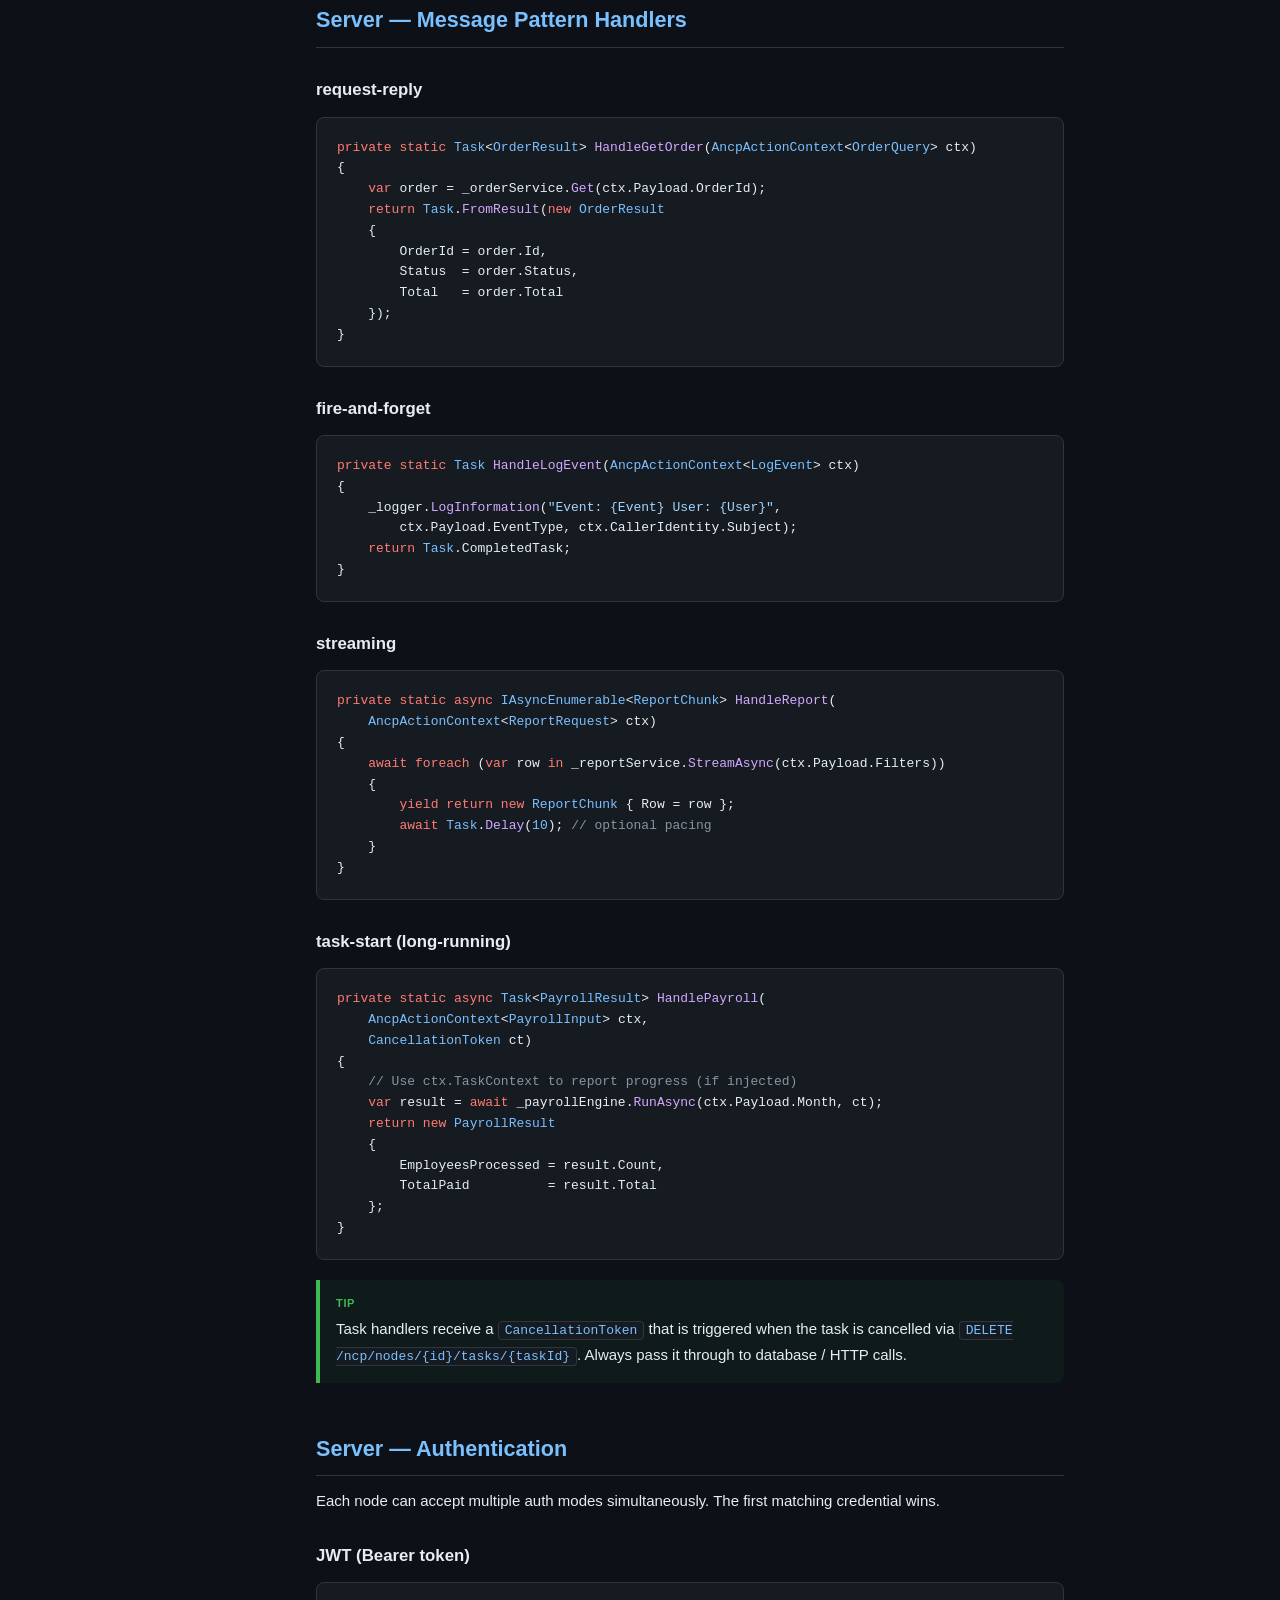
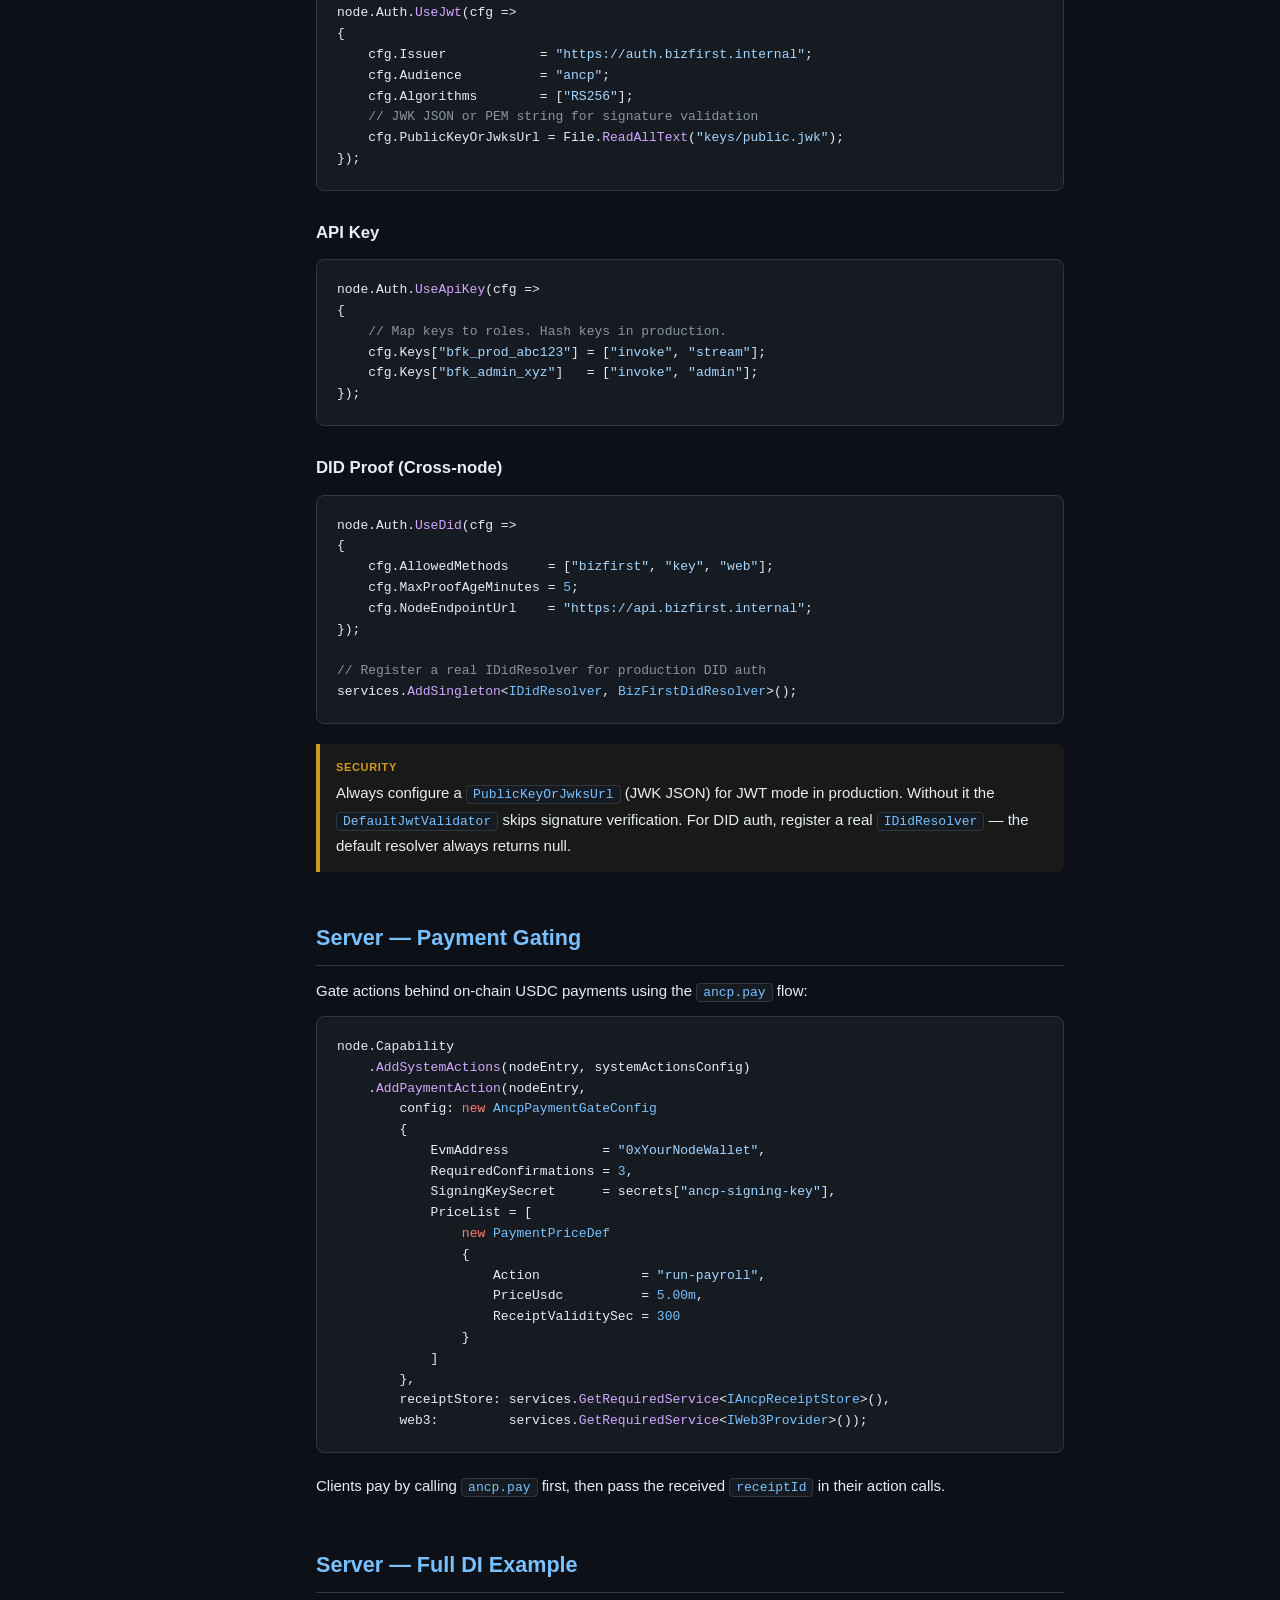
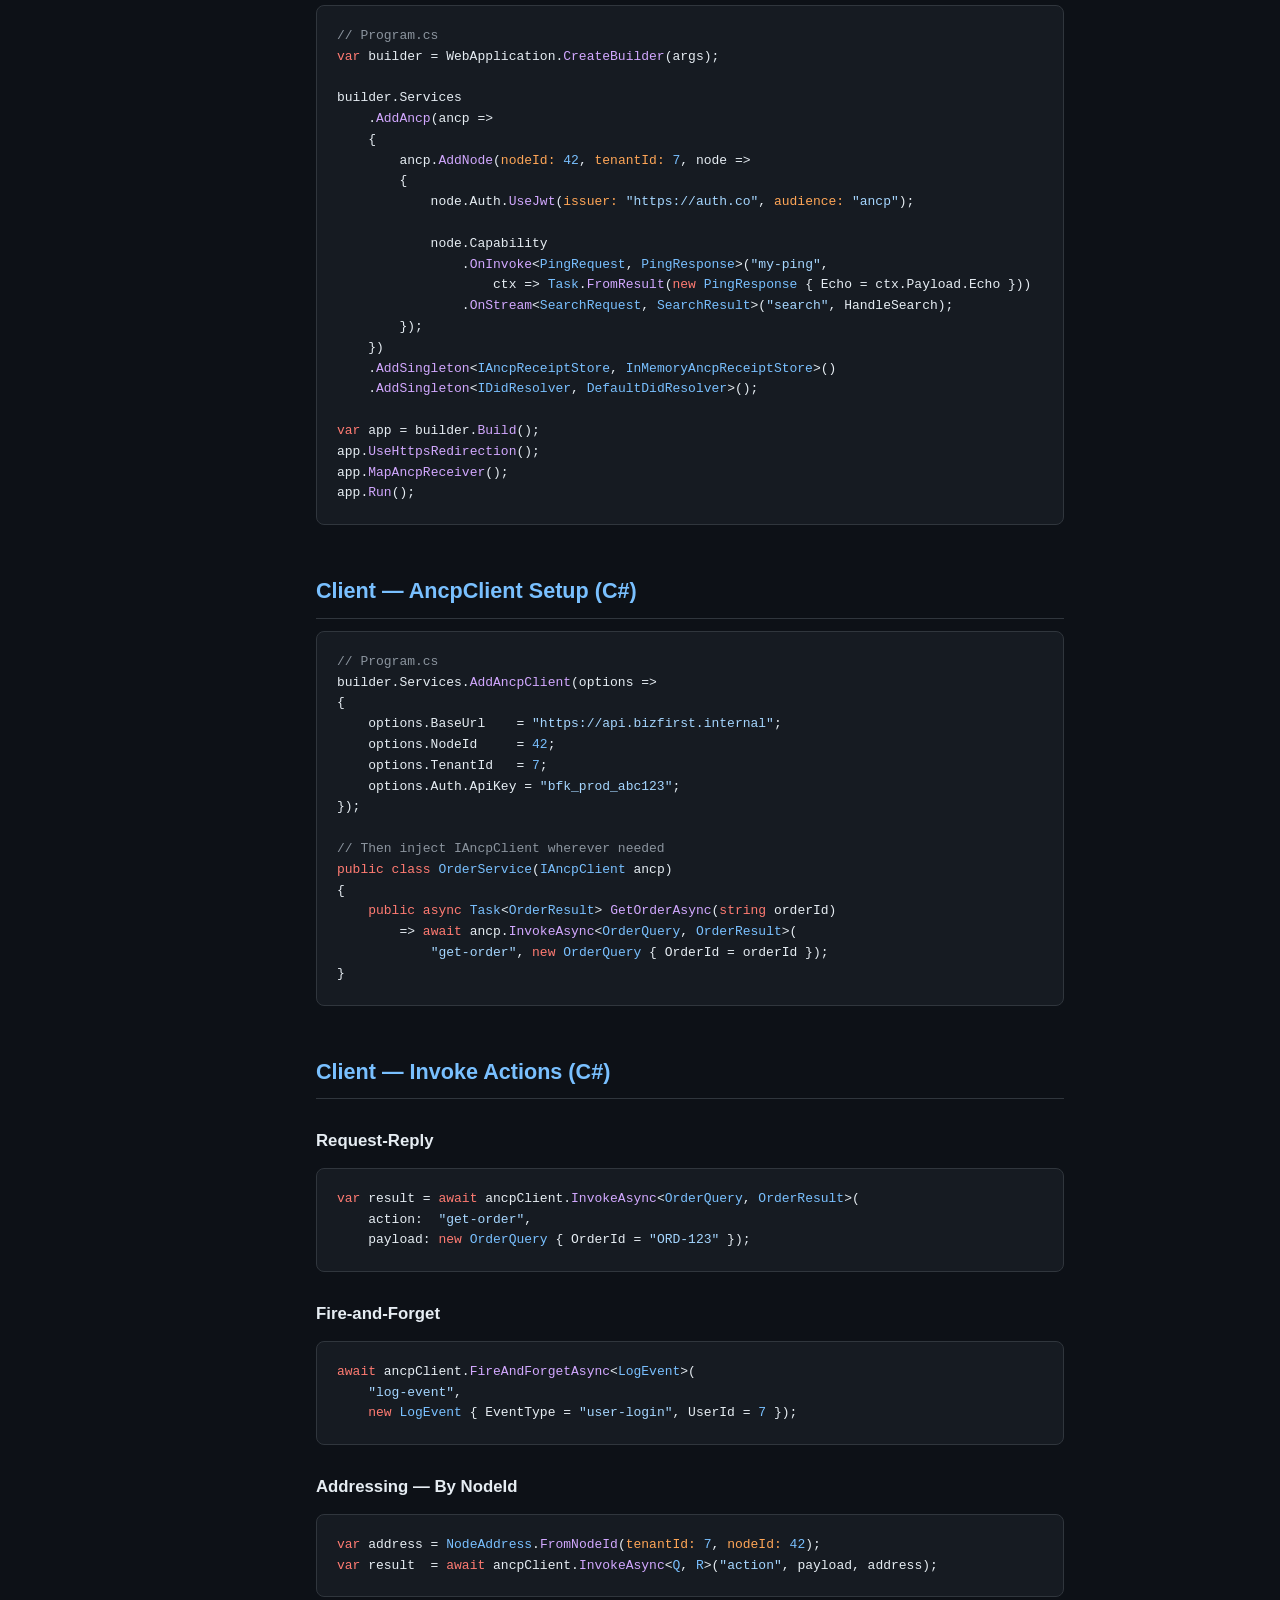
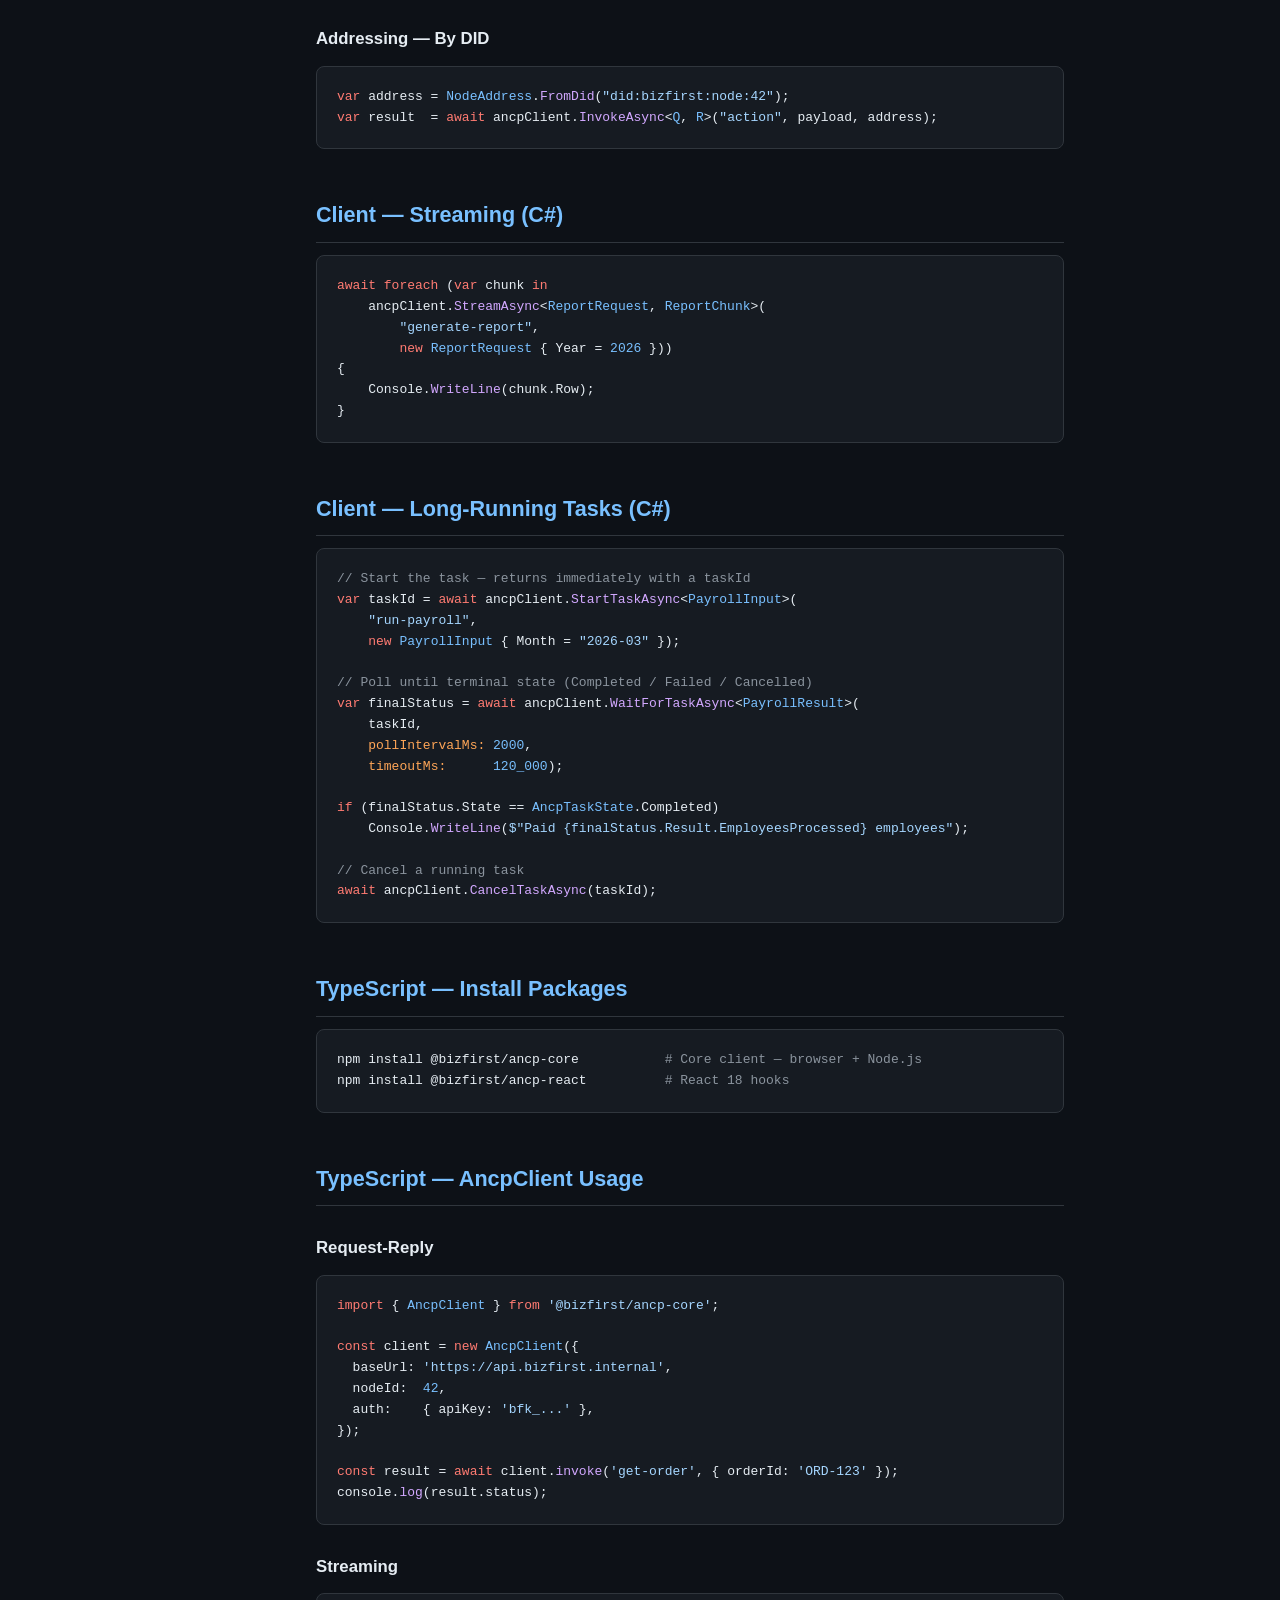
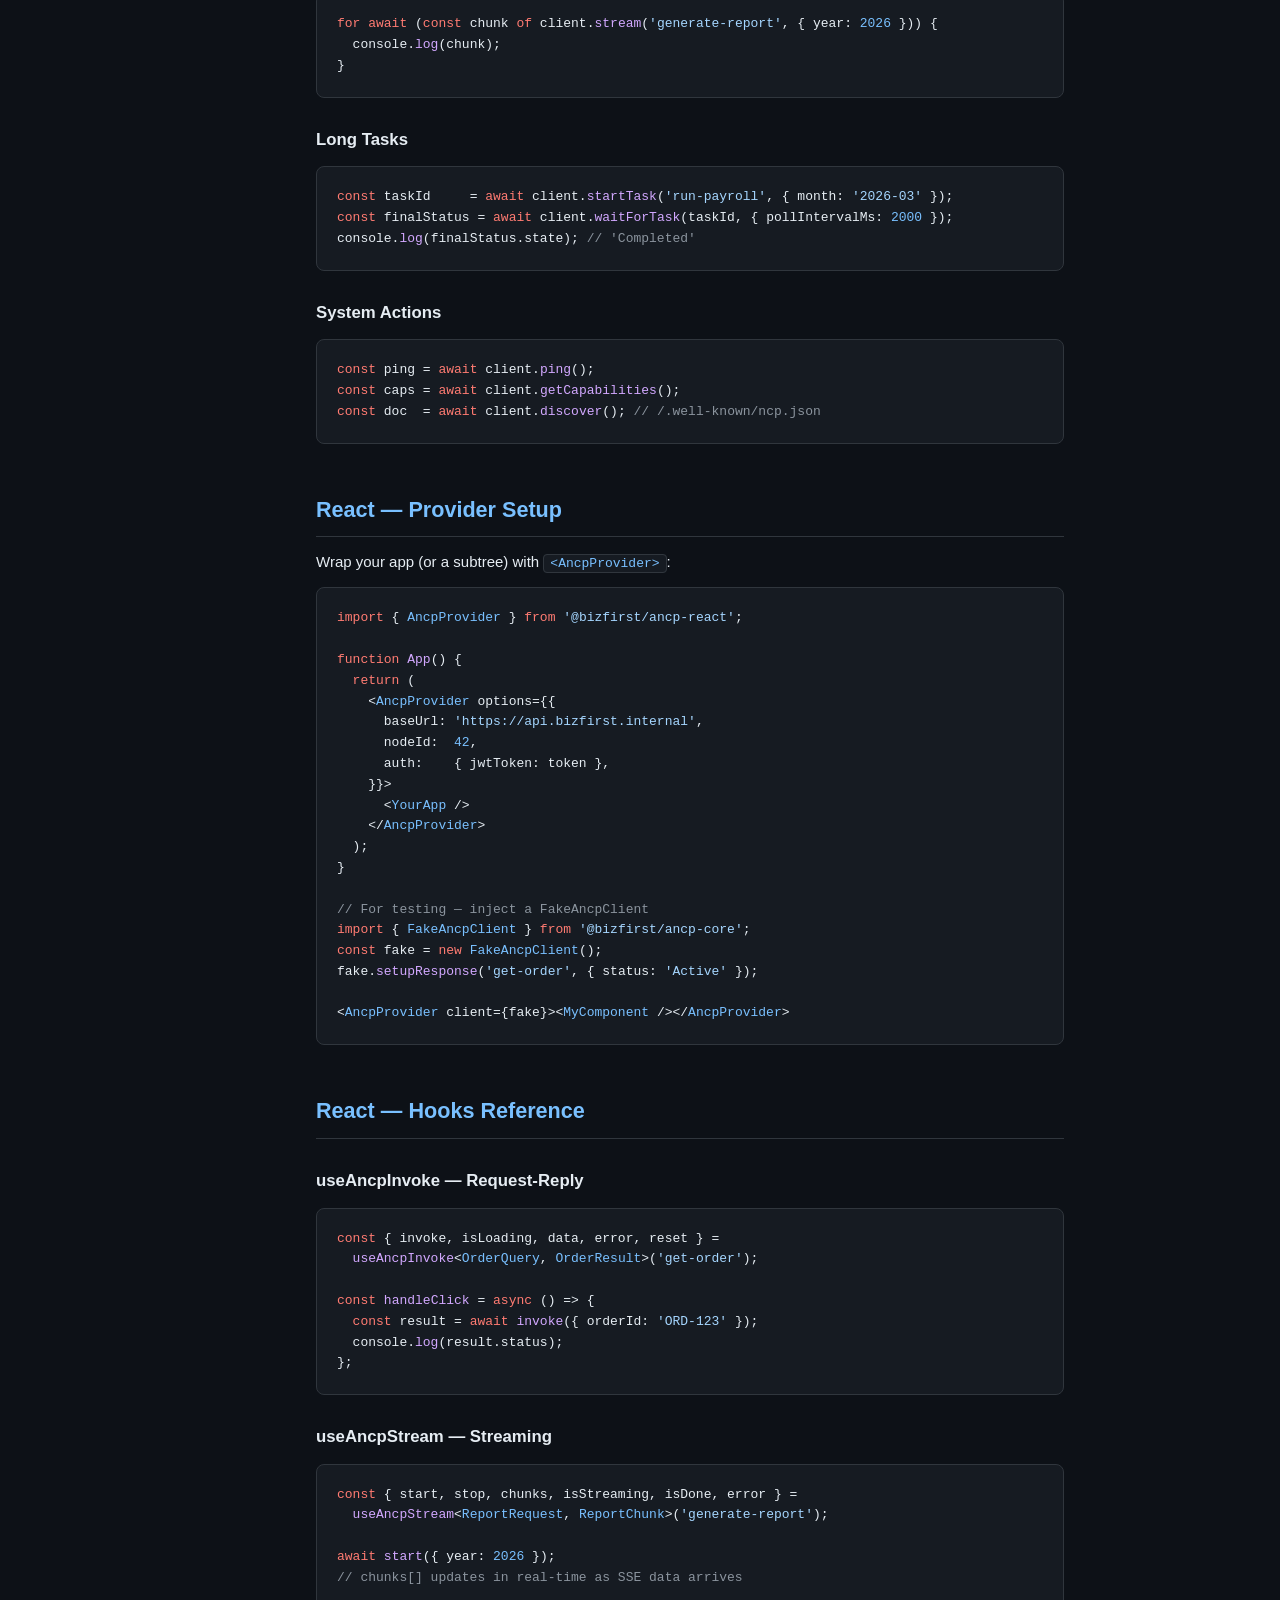
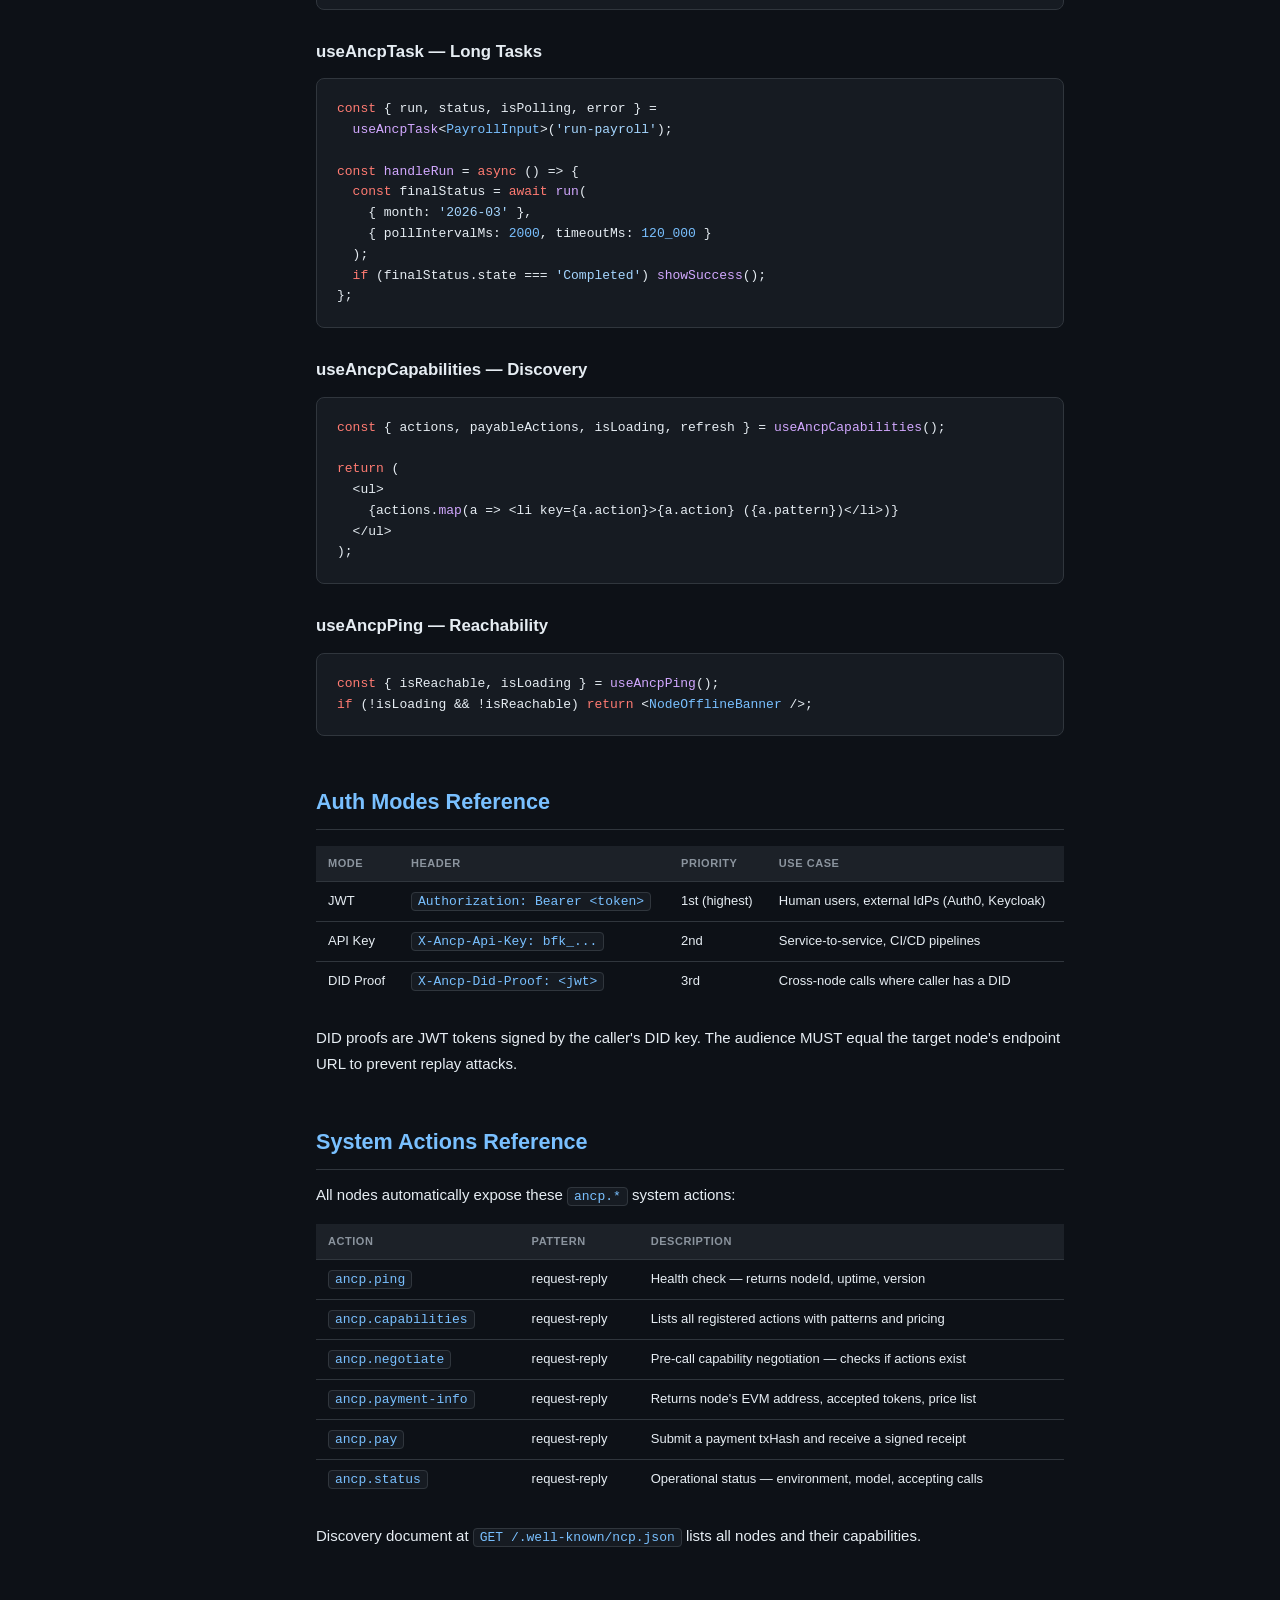
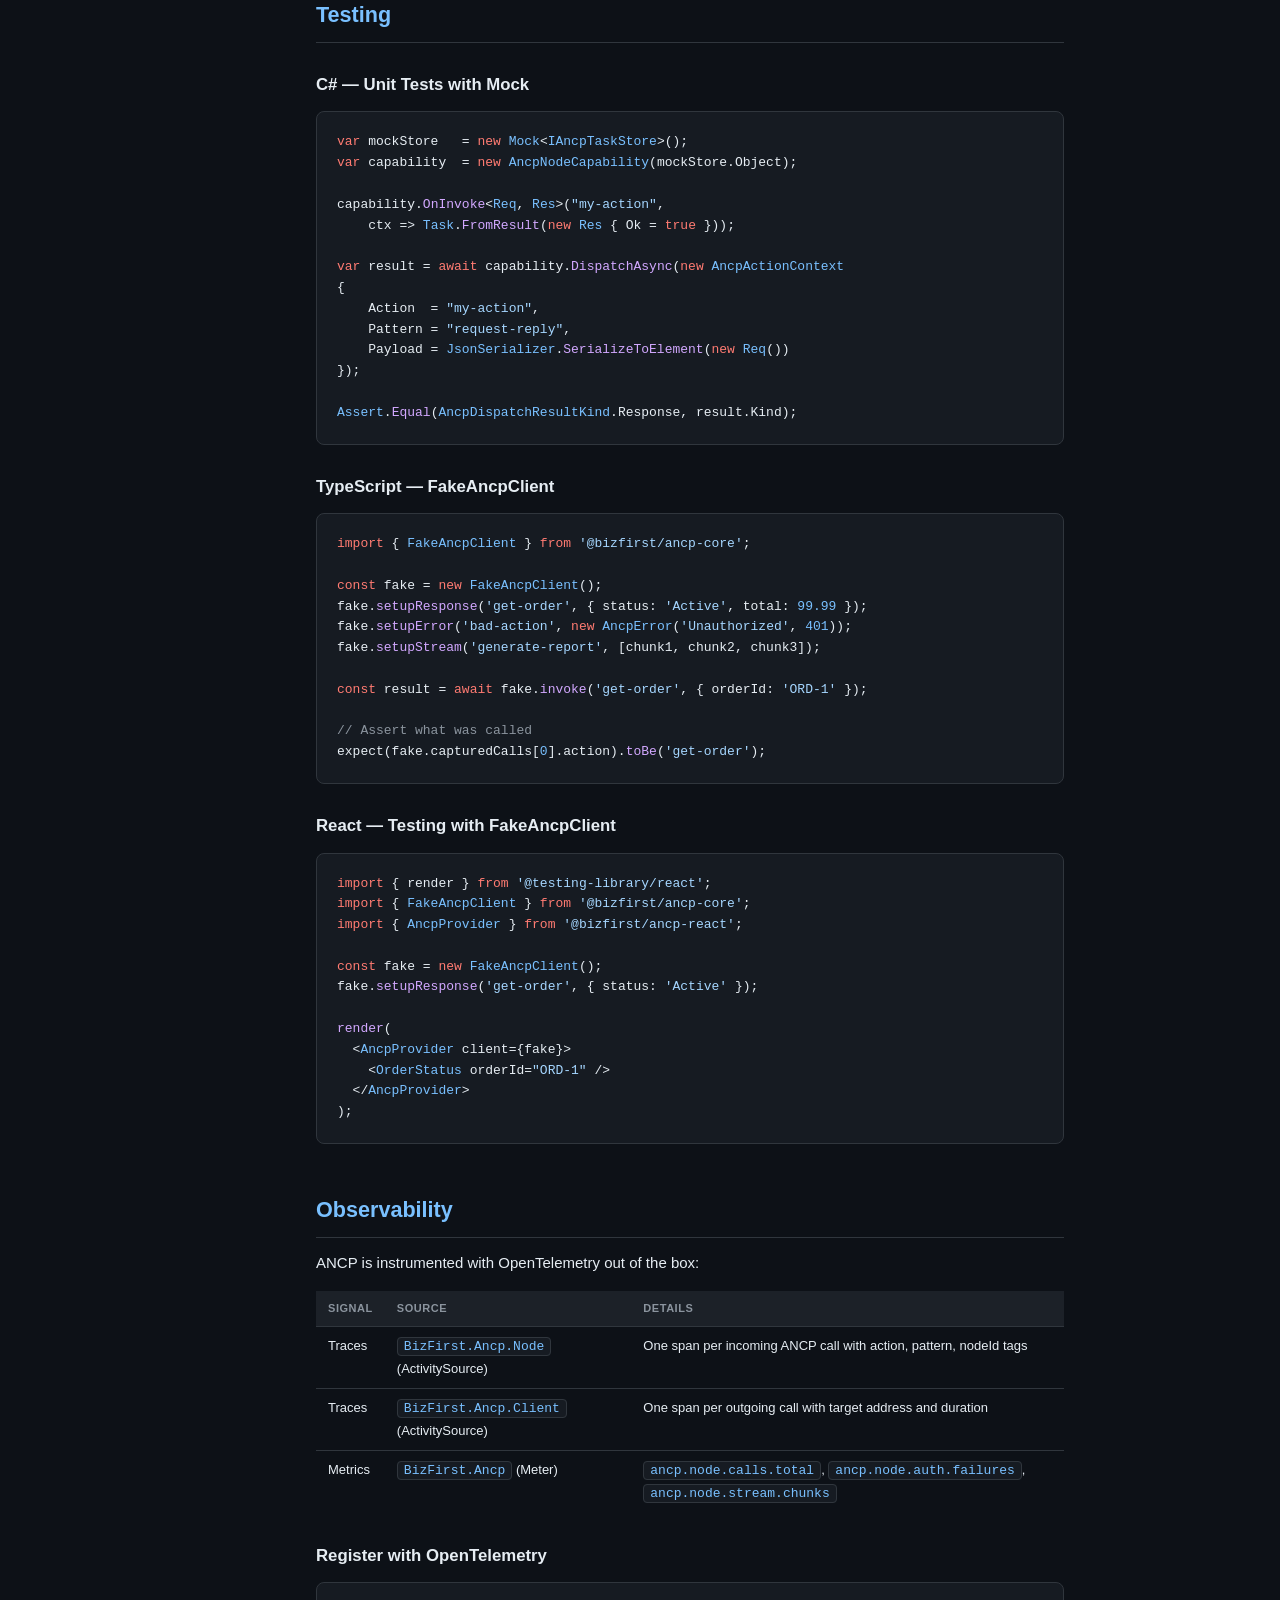
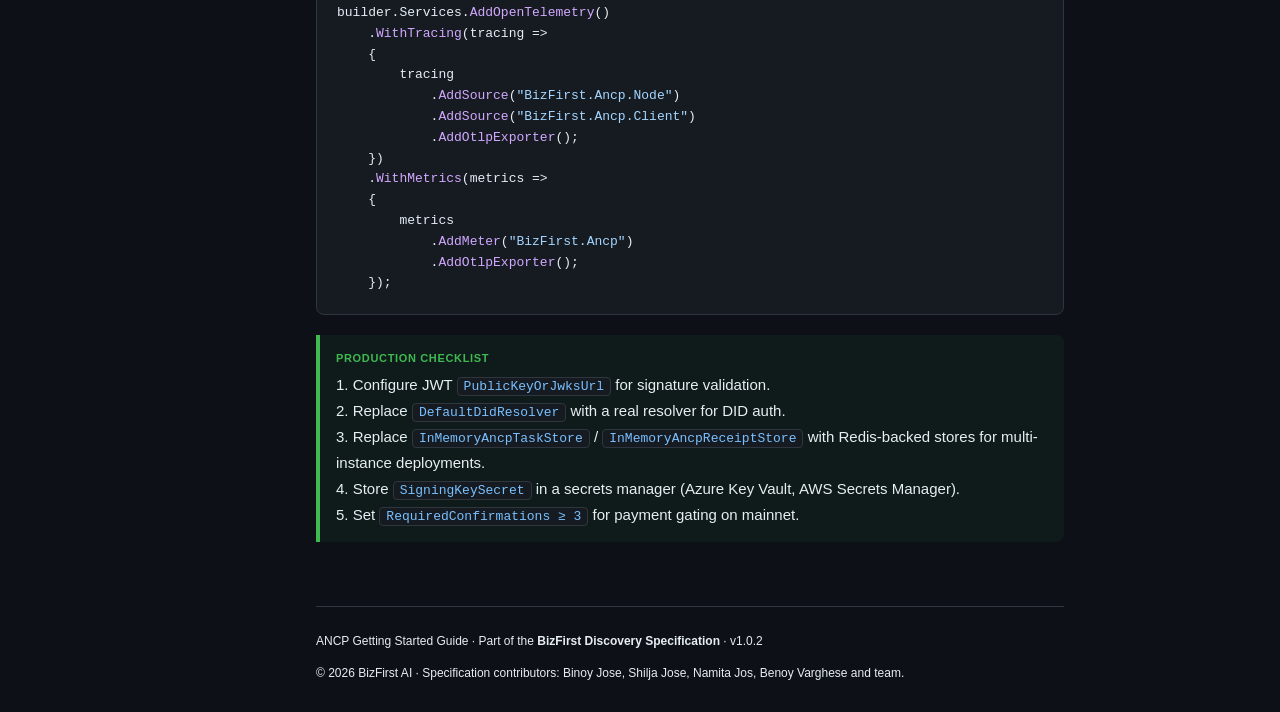
==== commit f82546dd: "Fix broken logo URL: use local docs/assets/Logo/logo.png" ====
--- a/docs/ANCP-gettingStarted.html
+++ b/docs/ANCP-gettingStarted.html
@@ -256,7 +256,7 @@
 <!-- ════════════════ SIDEBAR ════════════════ -->
 <nav>
   <div class="nav-logo">
-    <img src="https://www.bizfirstai.com/website/images/logo.png" alt="BizFirst AI" />
+    <img src="assets/Logo/logo.png" alt="BizFirst AI" />
     <div class="title">ANCP</div>
     <div class="sub">Getting Started Guide · v1.0.2</div>
   </div>
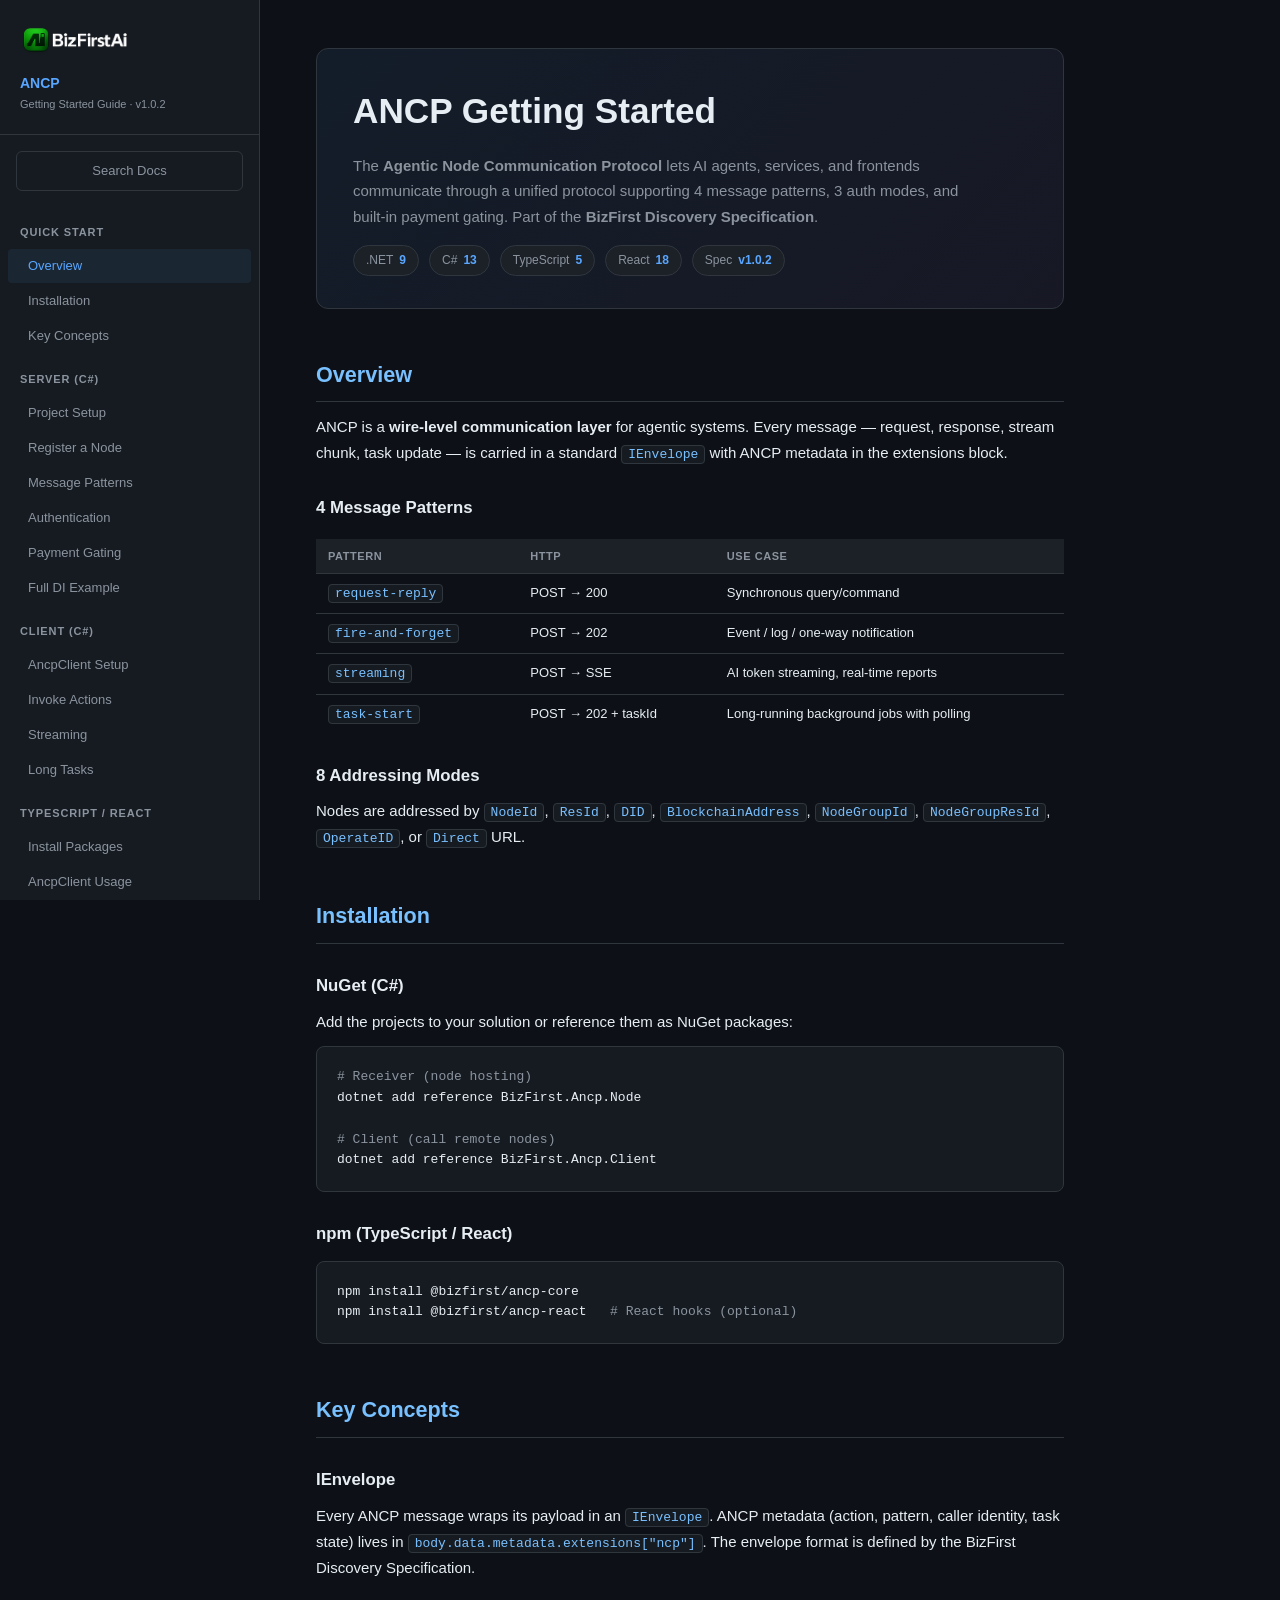
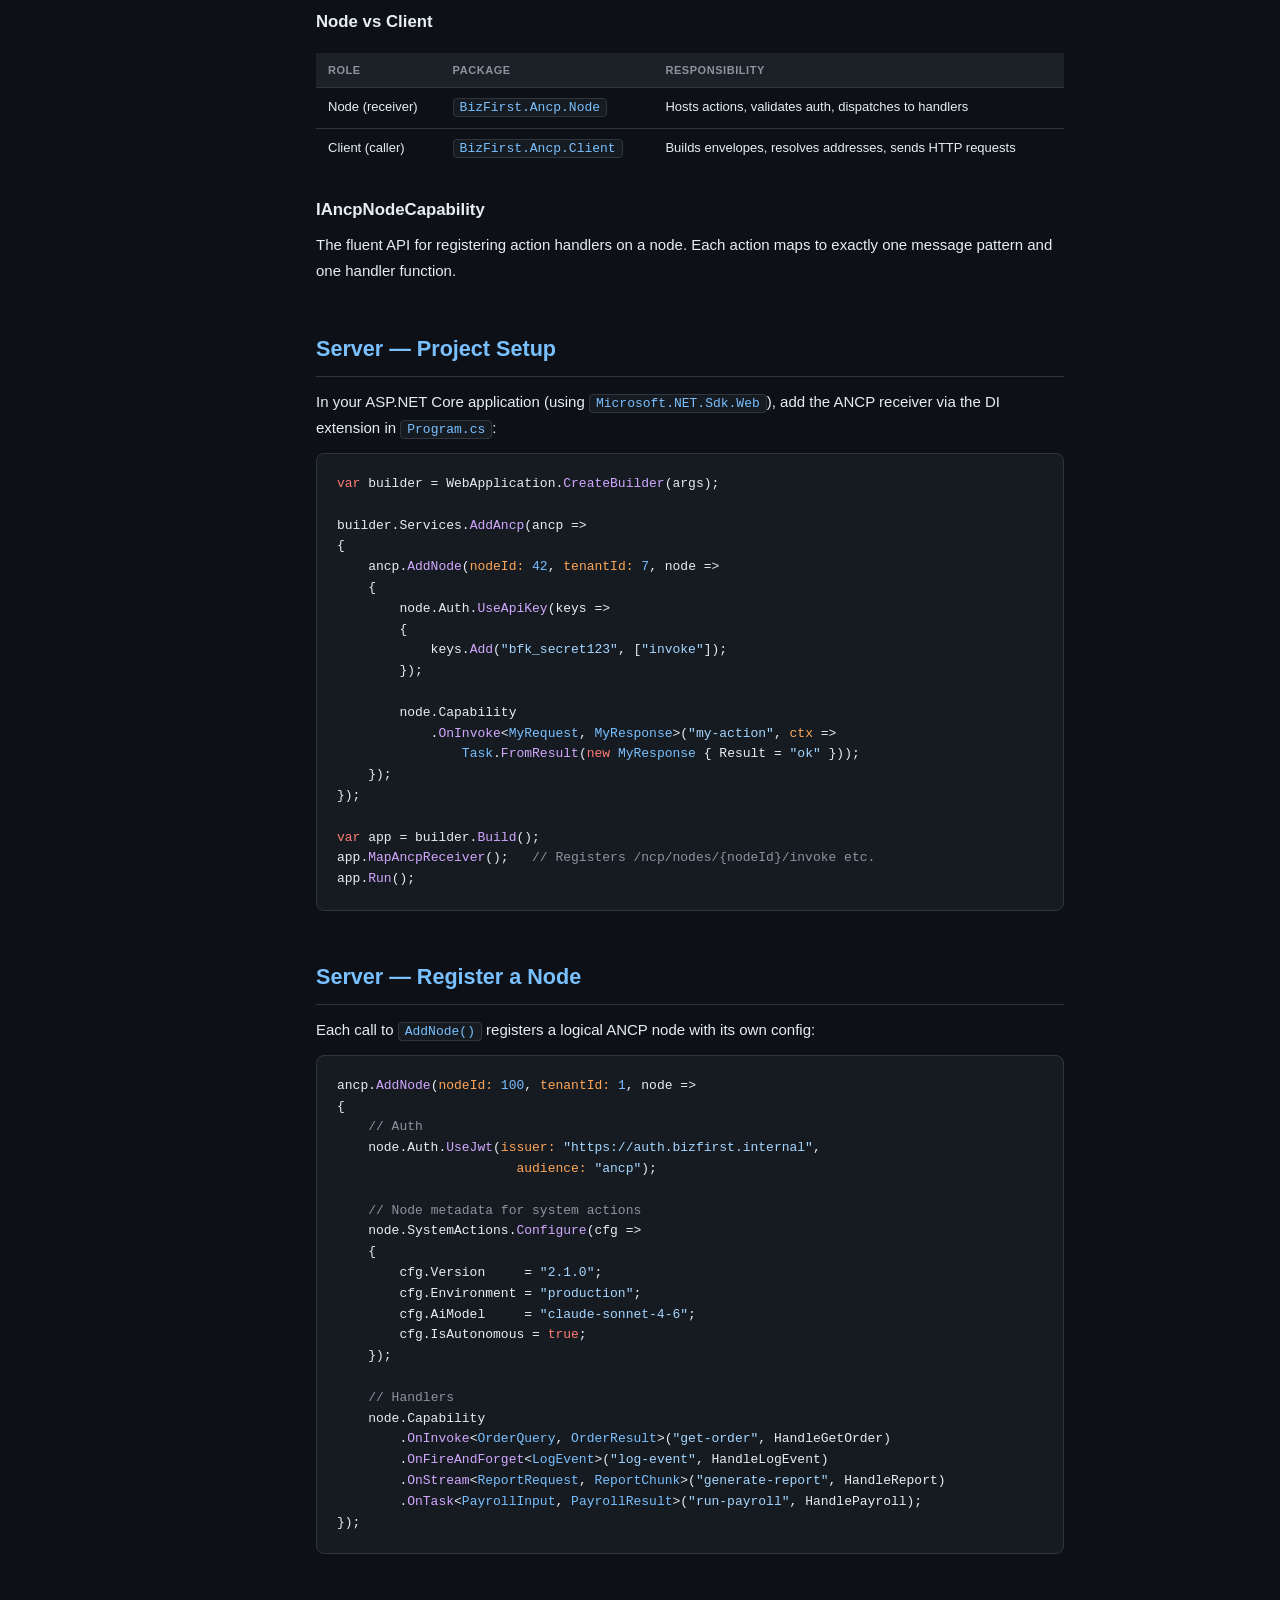
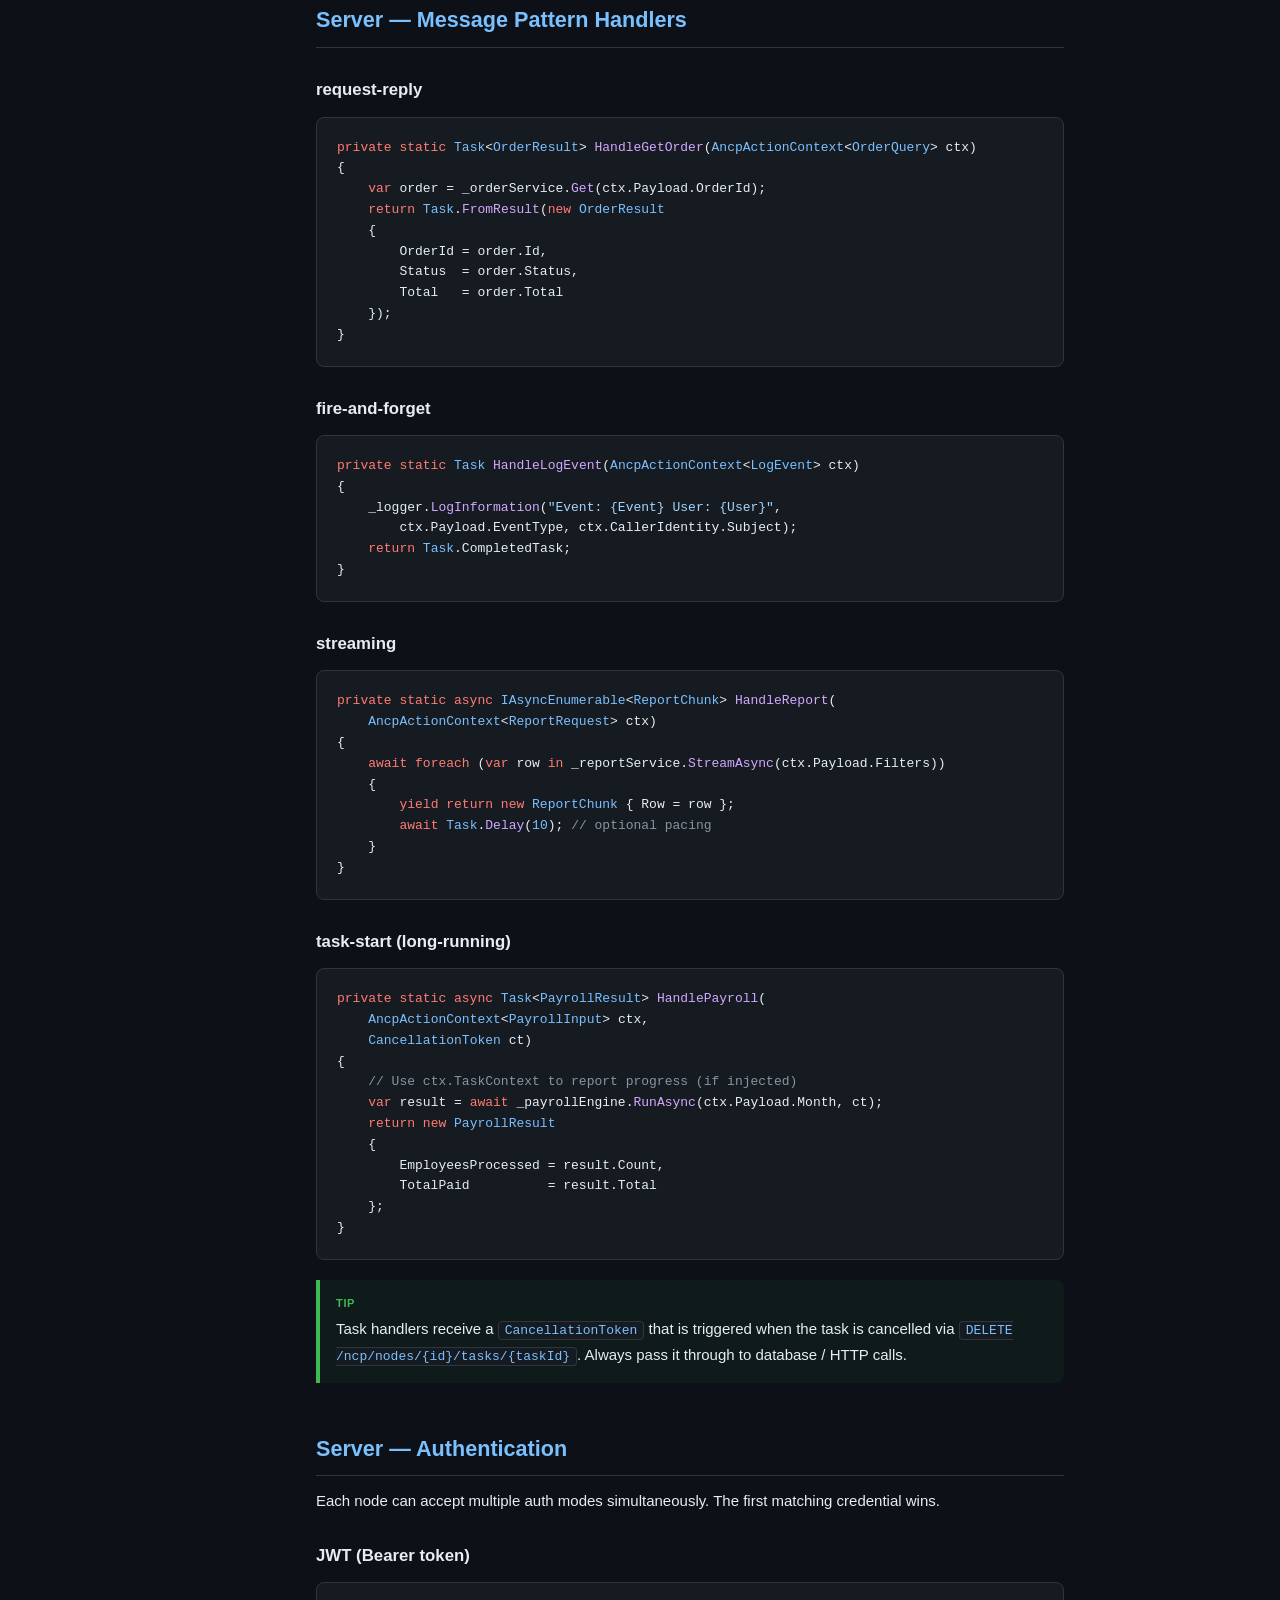
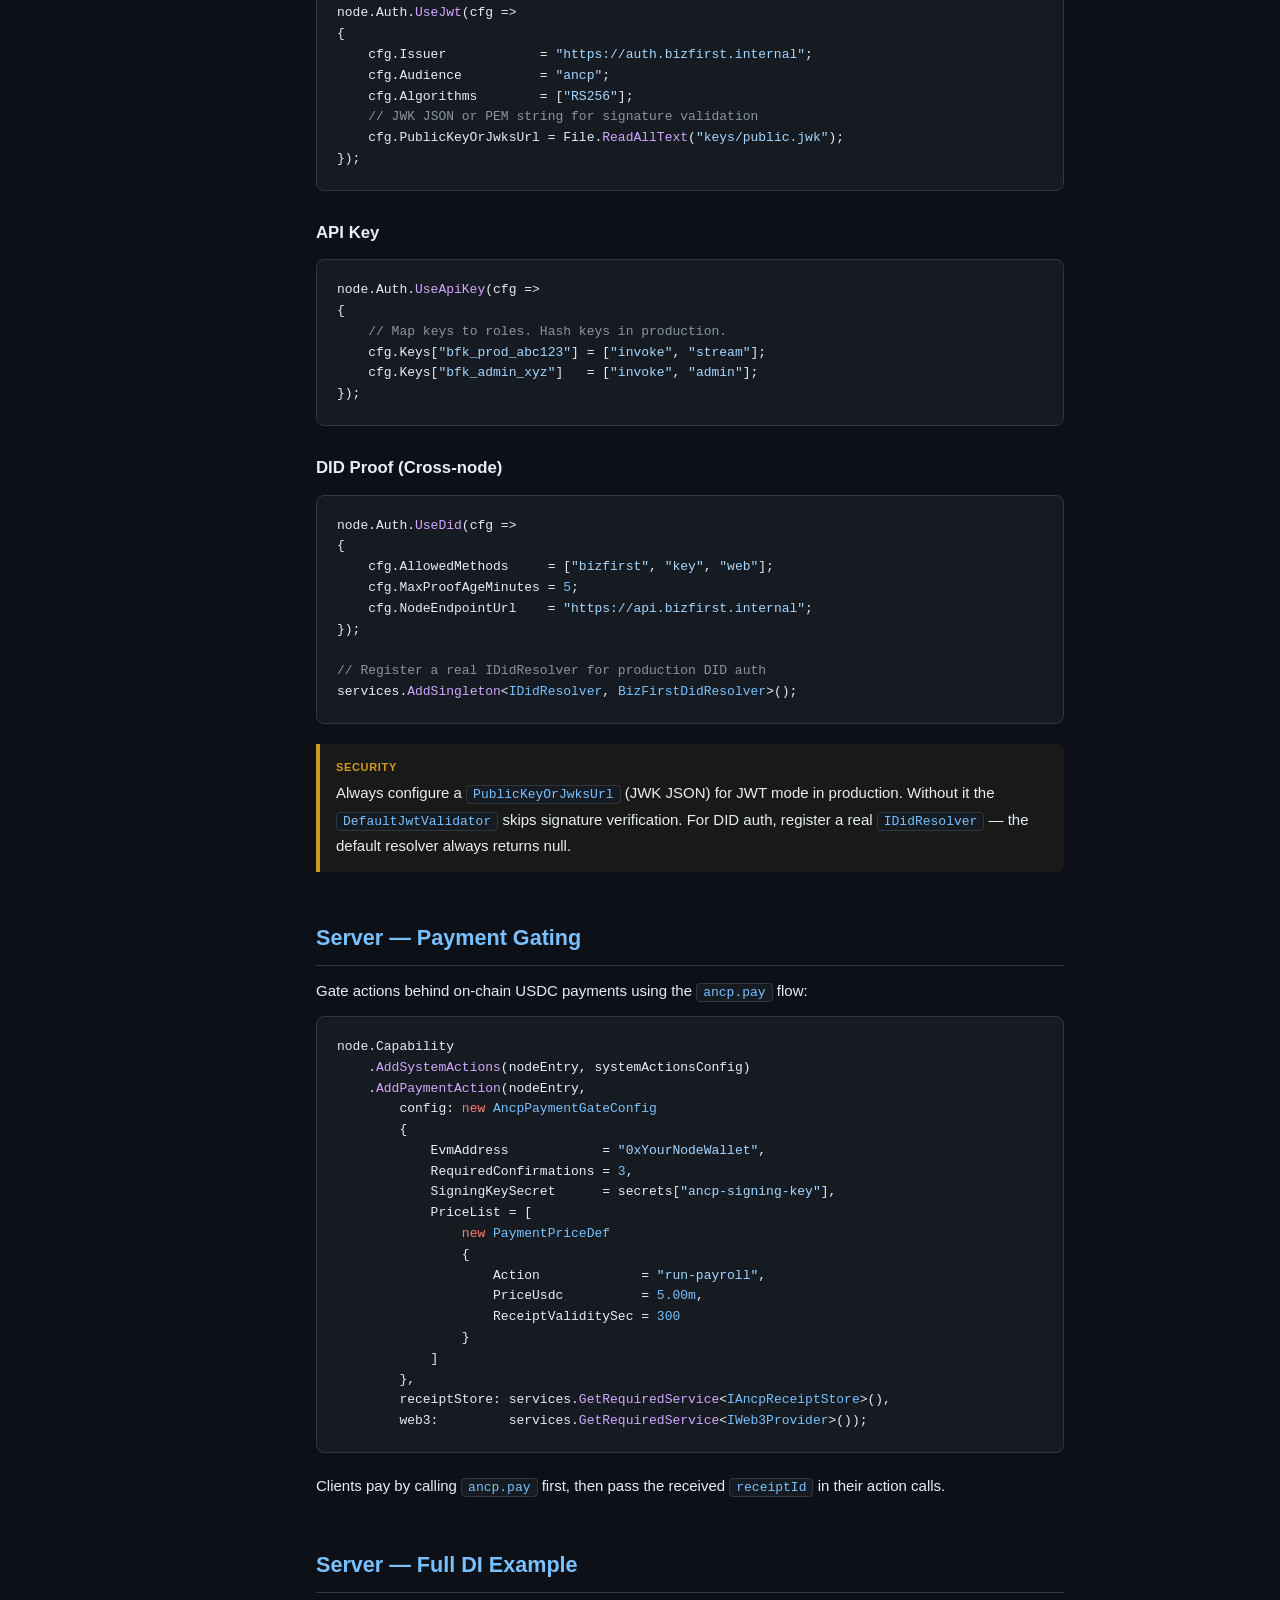
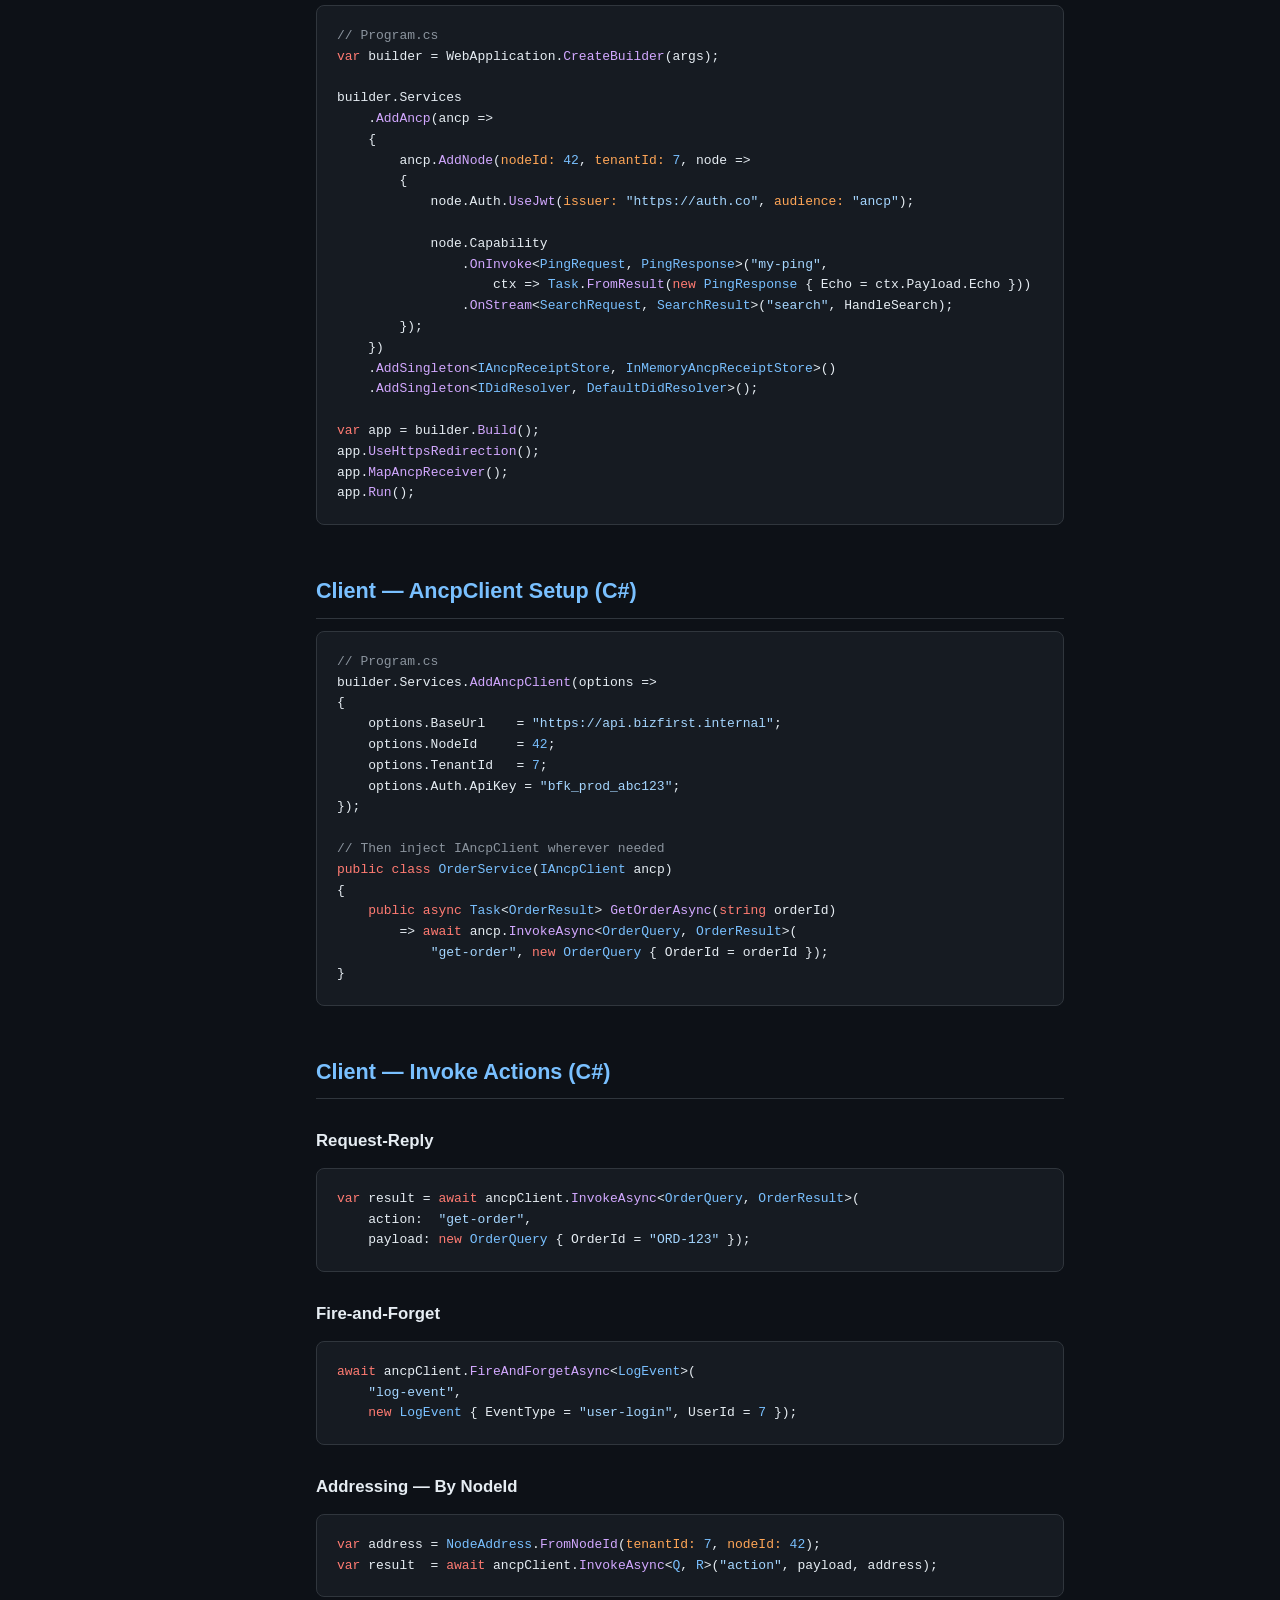
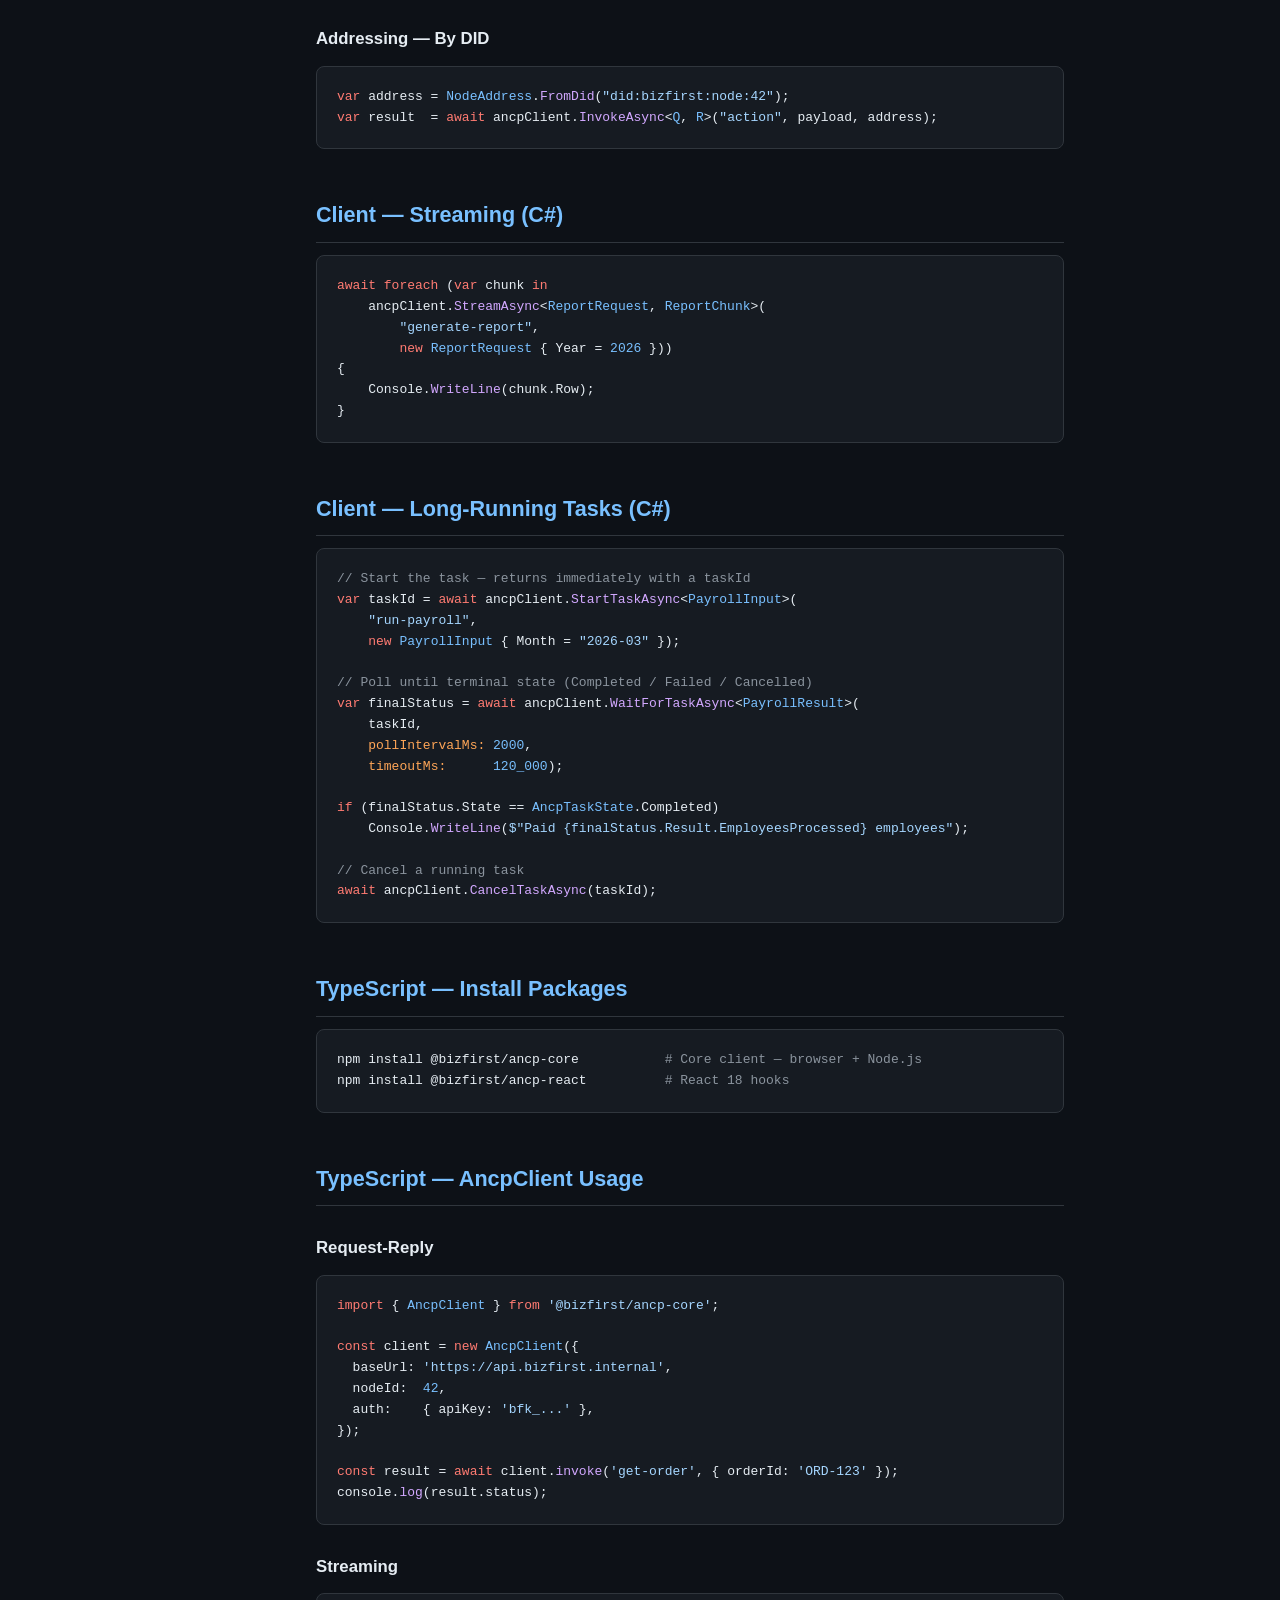
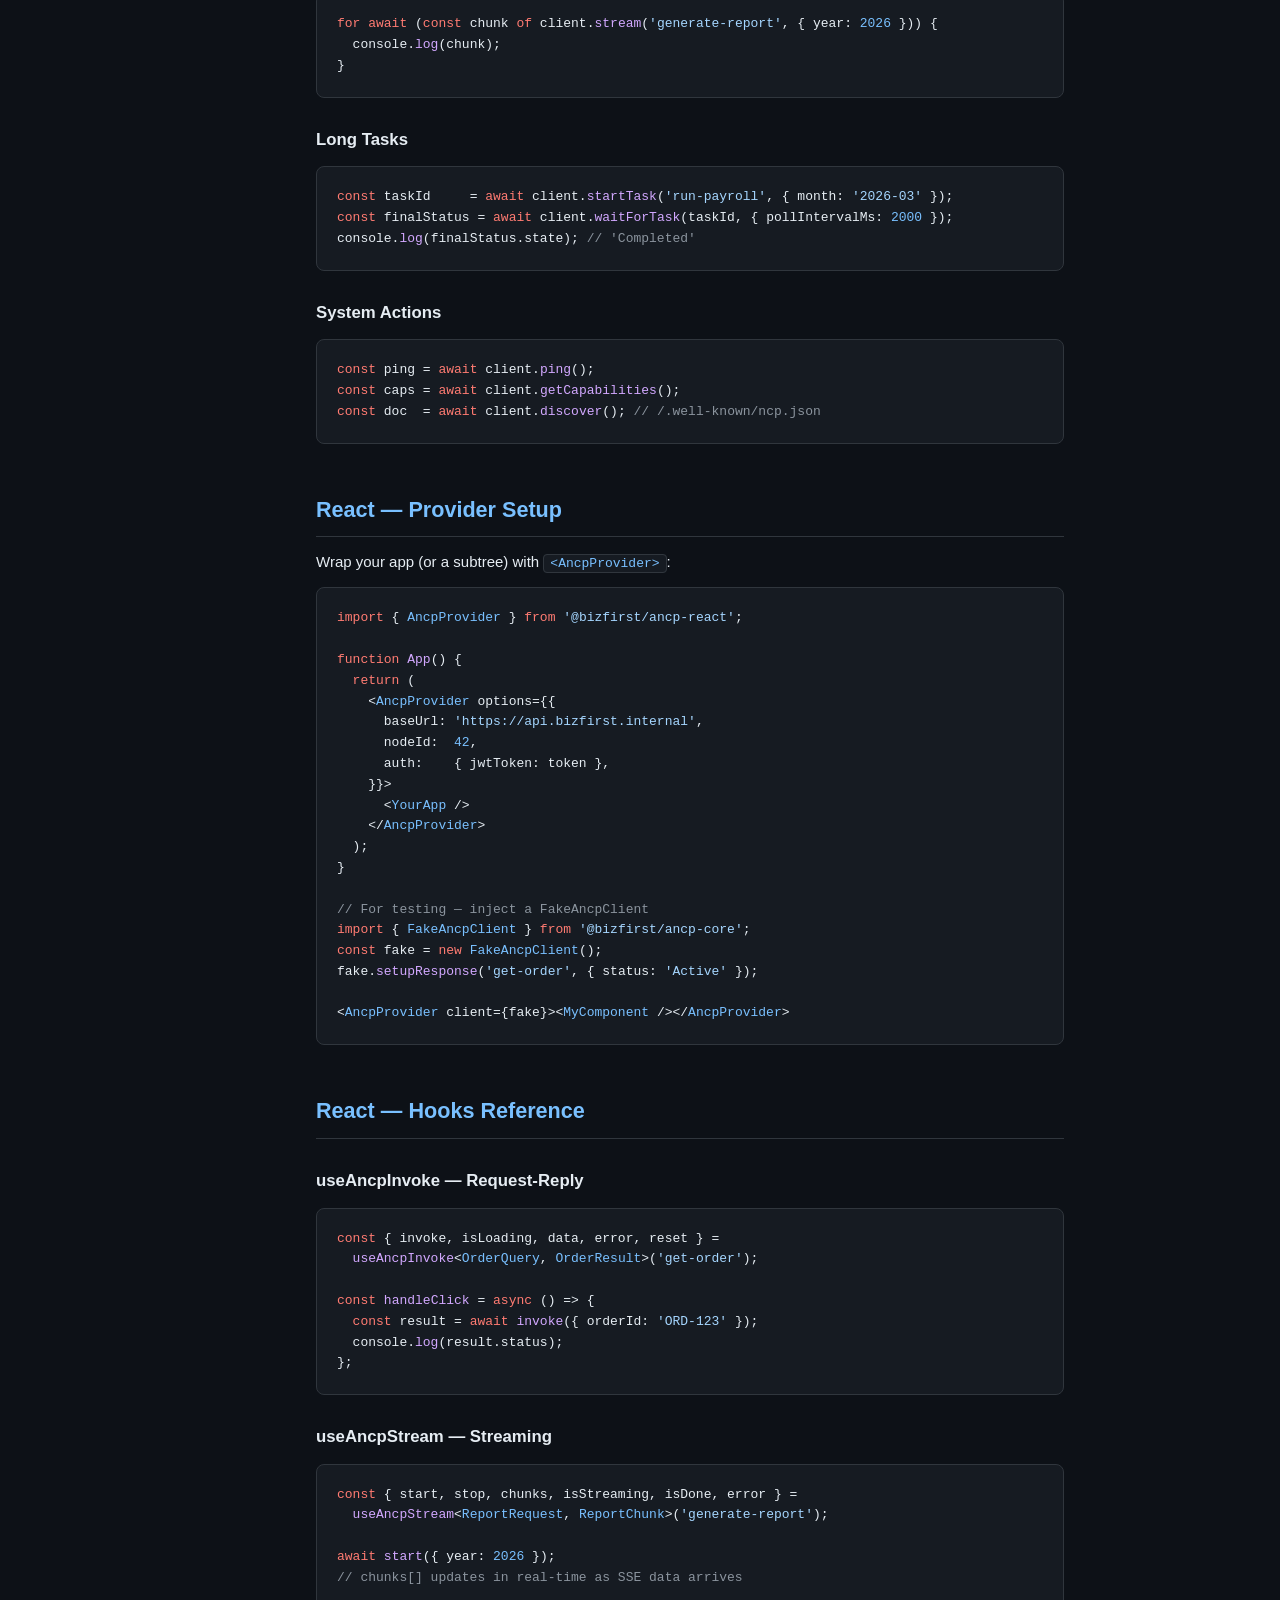
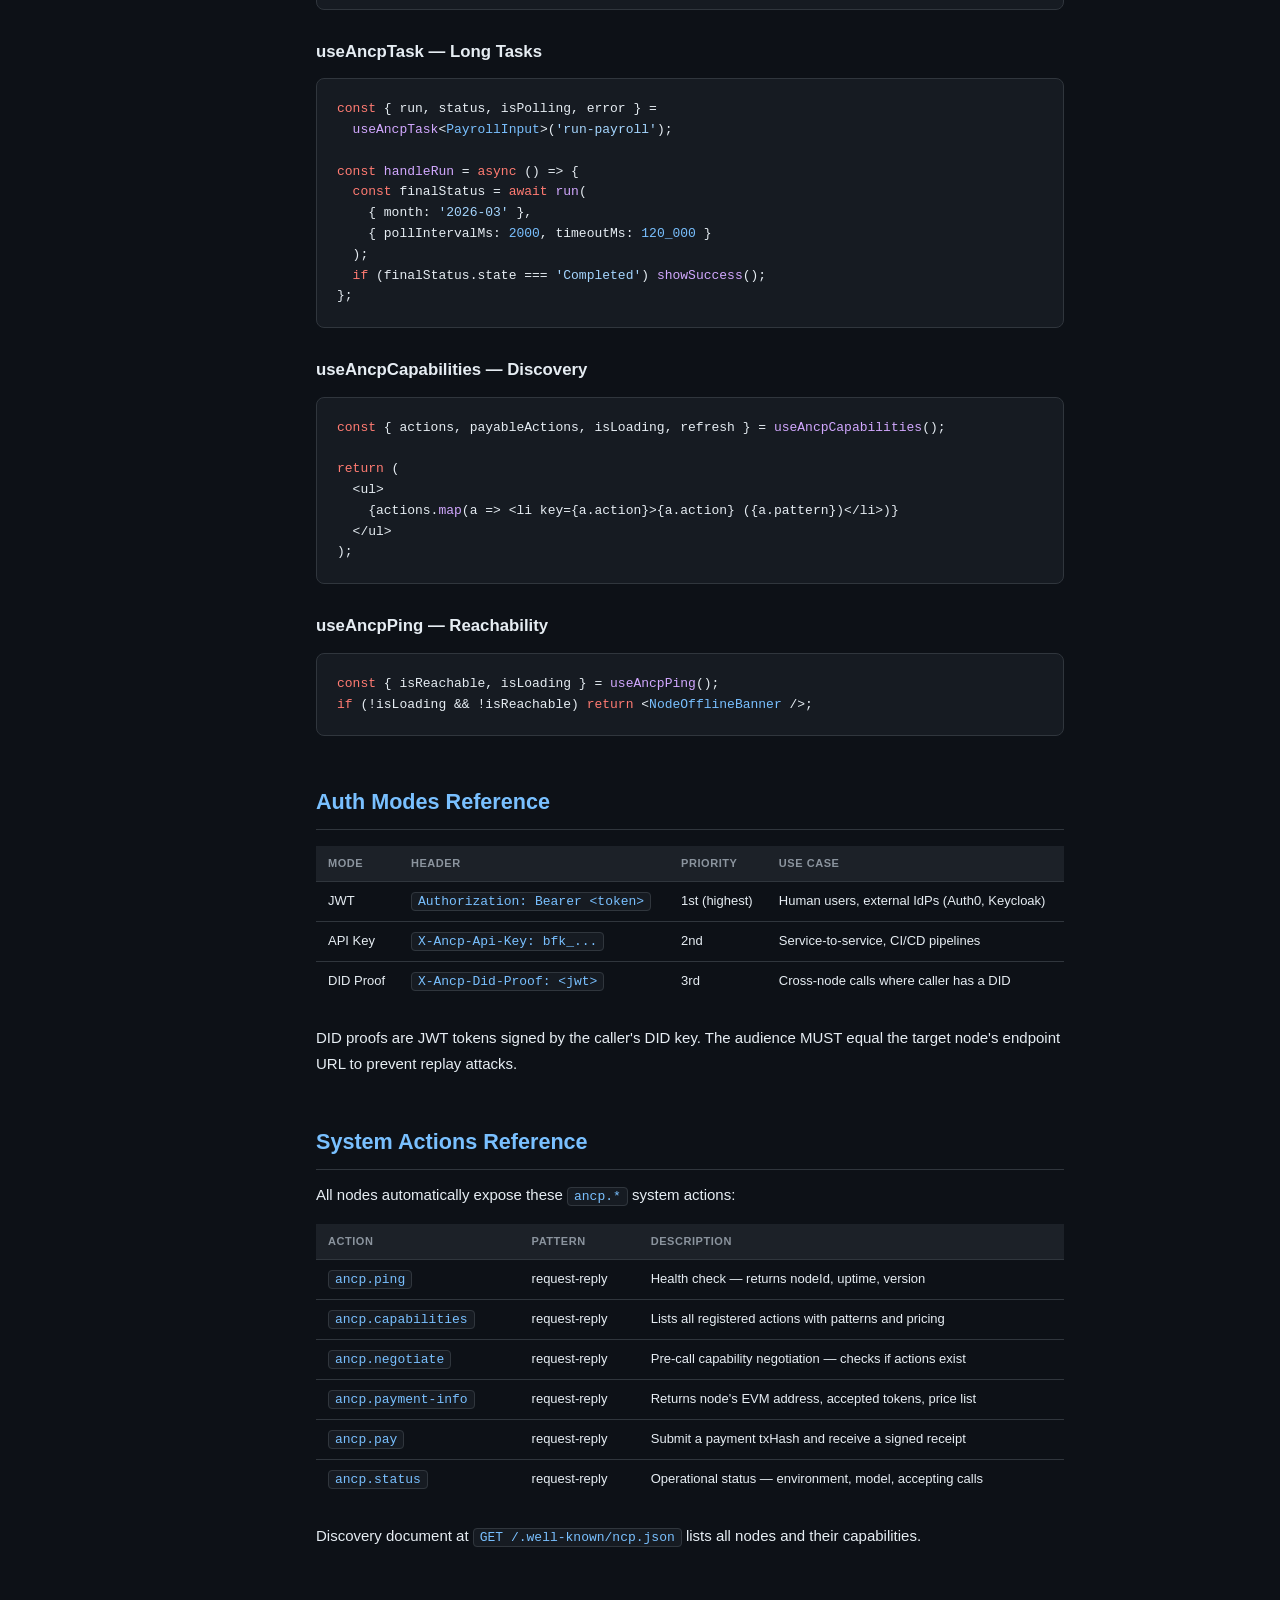
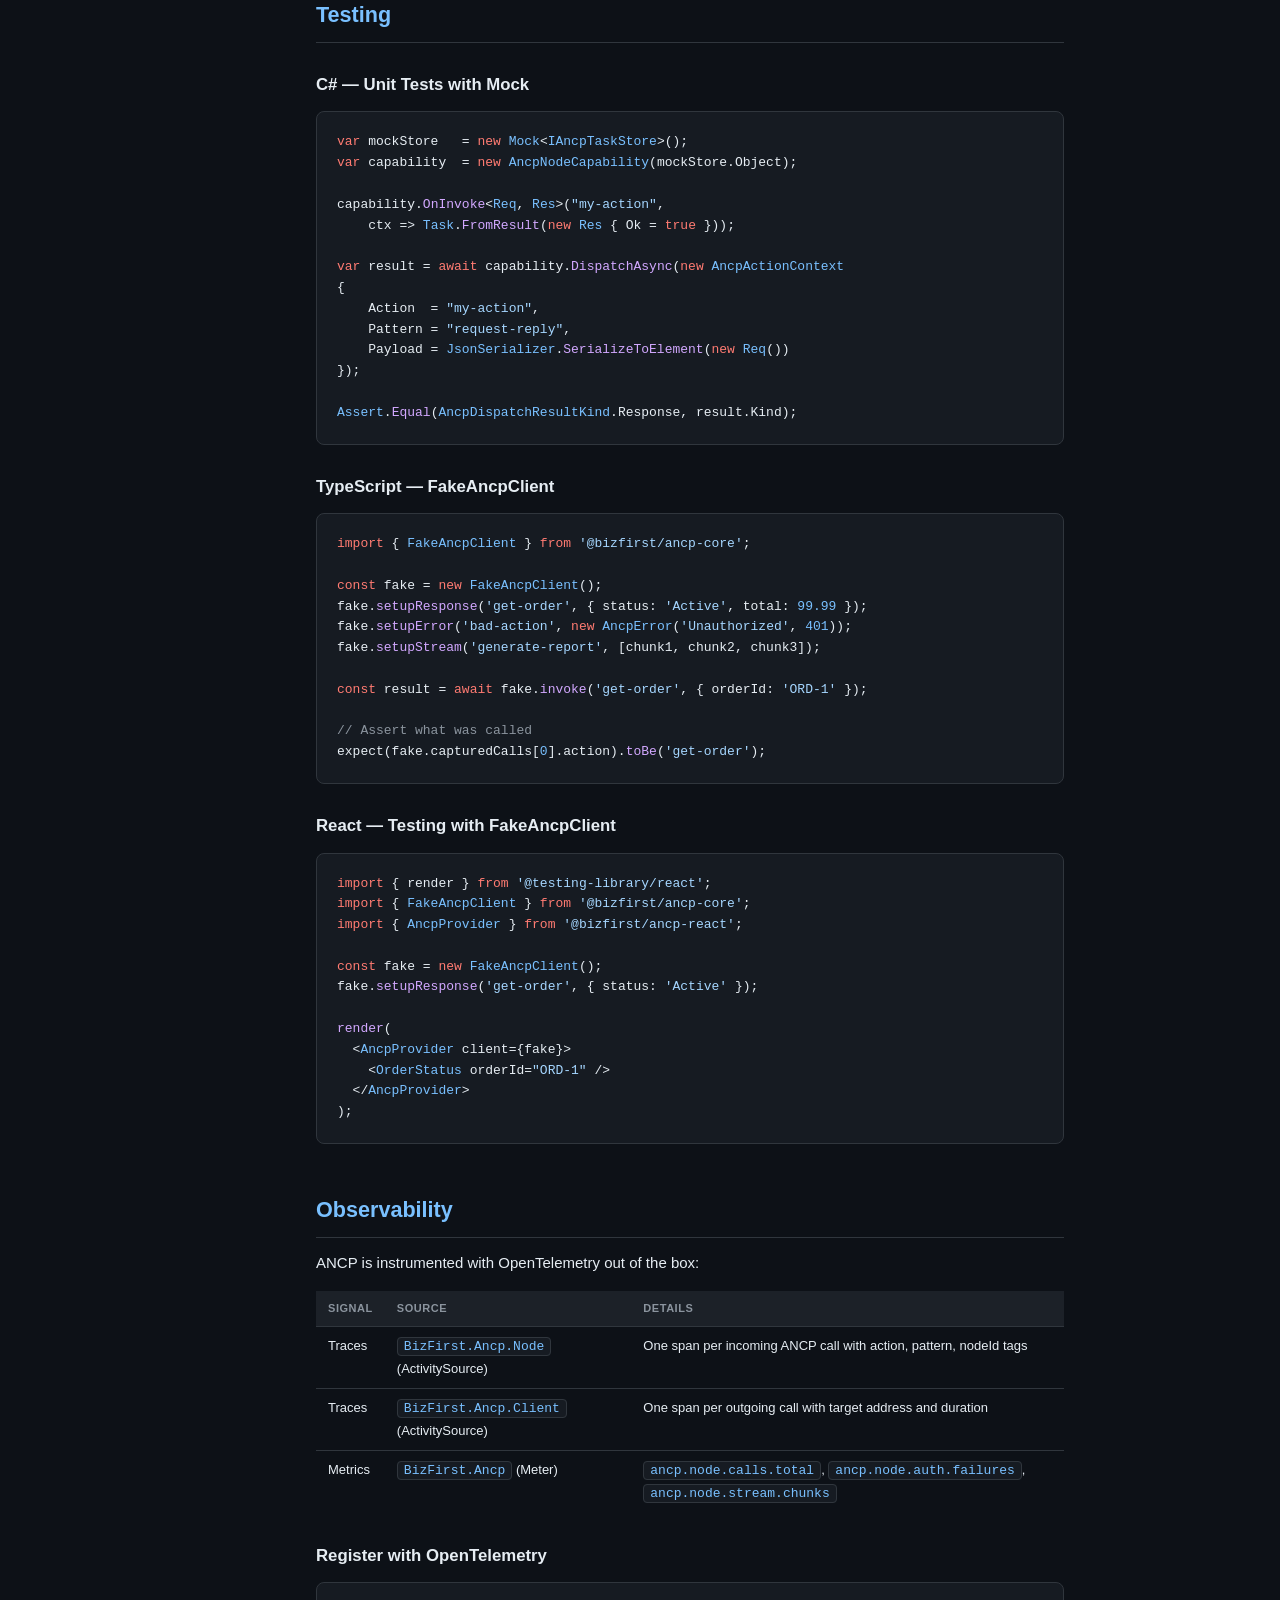
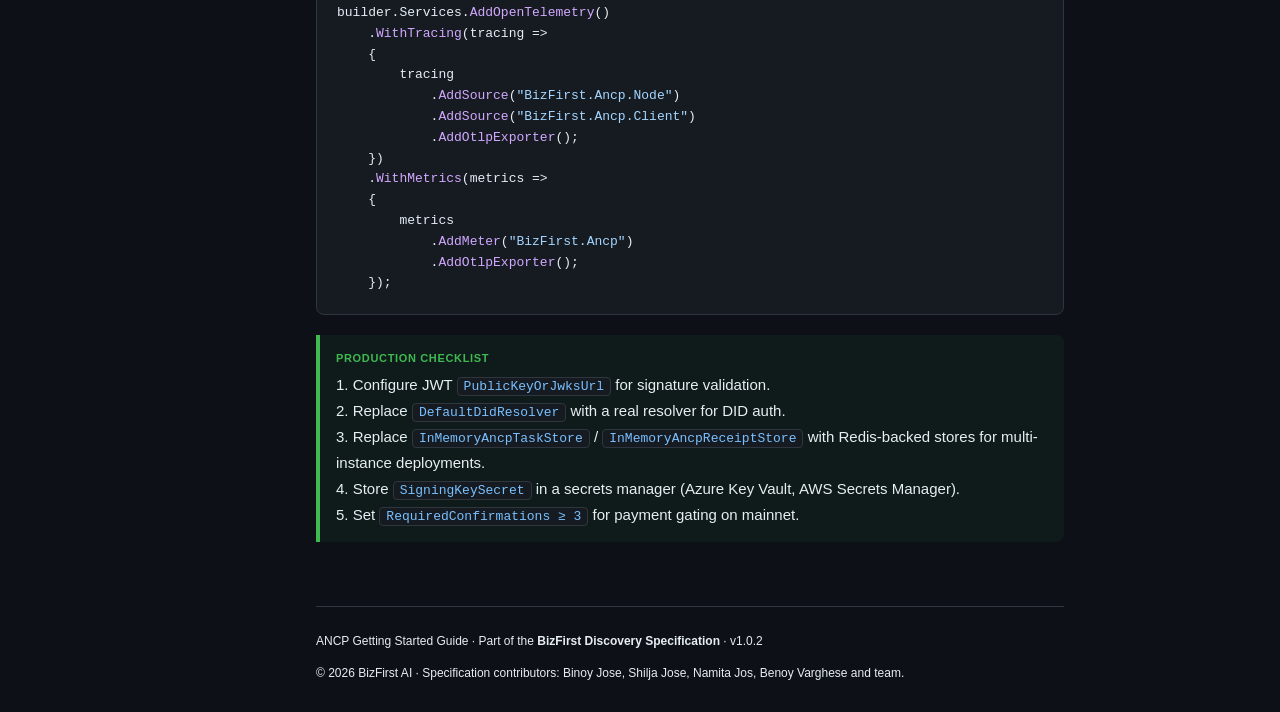
==== commit e47d2cbe: "Add Search Docs link (https://docs.bizfirstai.com/search) to site navigation" ====
--- a/docs/ANCP-gettingStarted.html
+++ b/docs/ANCP-gettingStarted.html
@@ -261,6 +261,8 @@
     <div class="sub">Getting Started Guide · v1.0.2</div>
   </div>
 
+  <a href="https://docs.bizfirstai.com/search" target="_blank" rel="noopener" style="display:block;margin:0 16px 16px;padding:8px 12px;border:1px solid var(--border);border-radius:6px;text-align:center;font-size:13px;">Search Docs</a>
+
   <div class="nav-section">Quick Start</div>
   <a href="#overview">Overview</a>
   <a href="#install">Installation</a>
